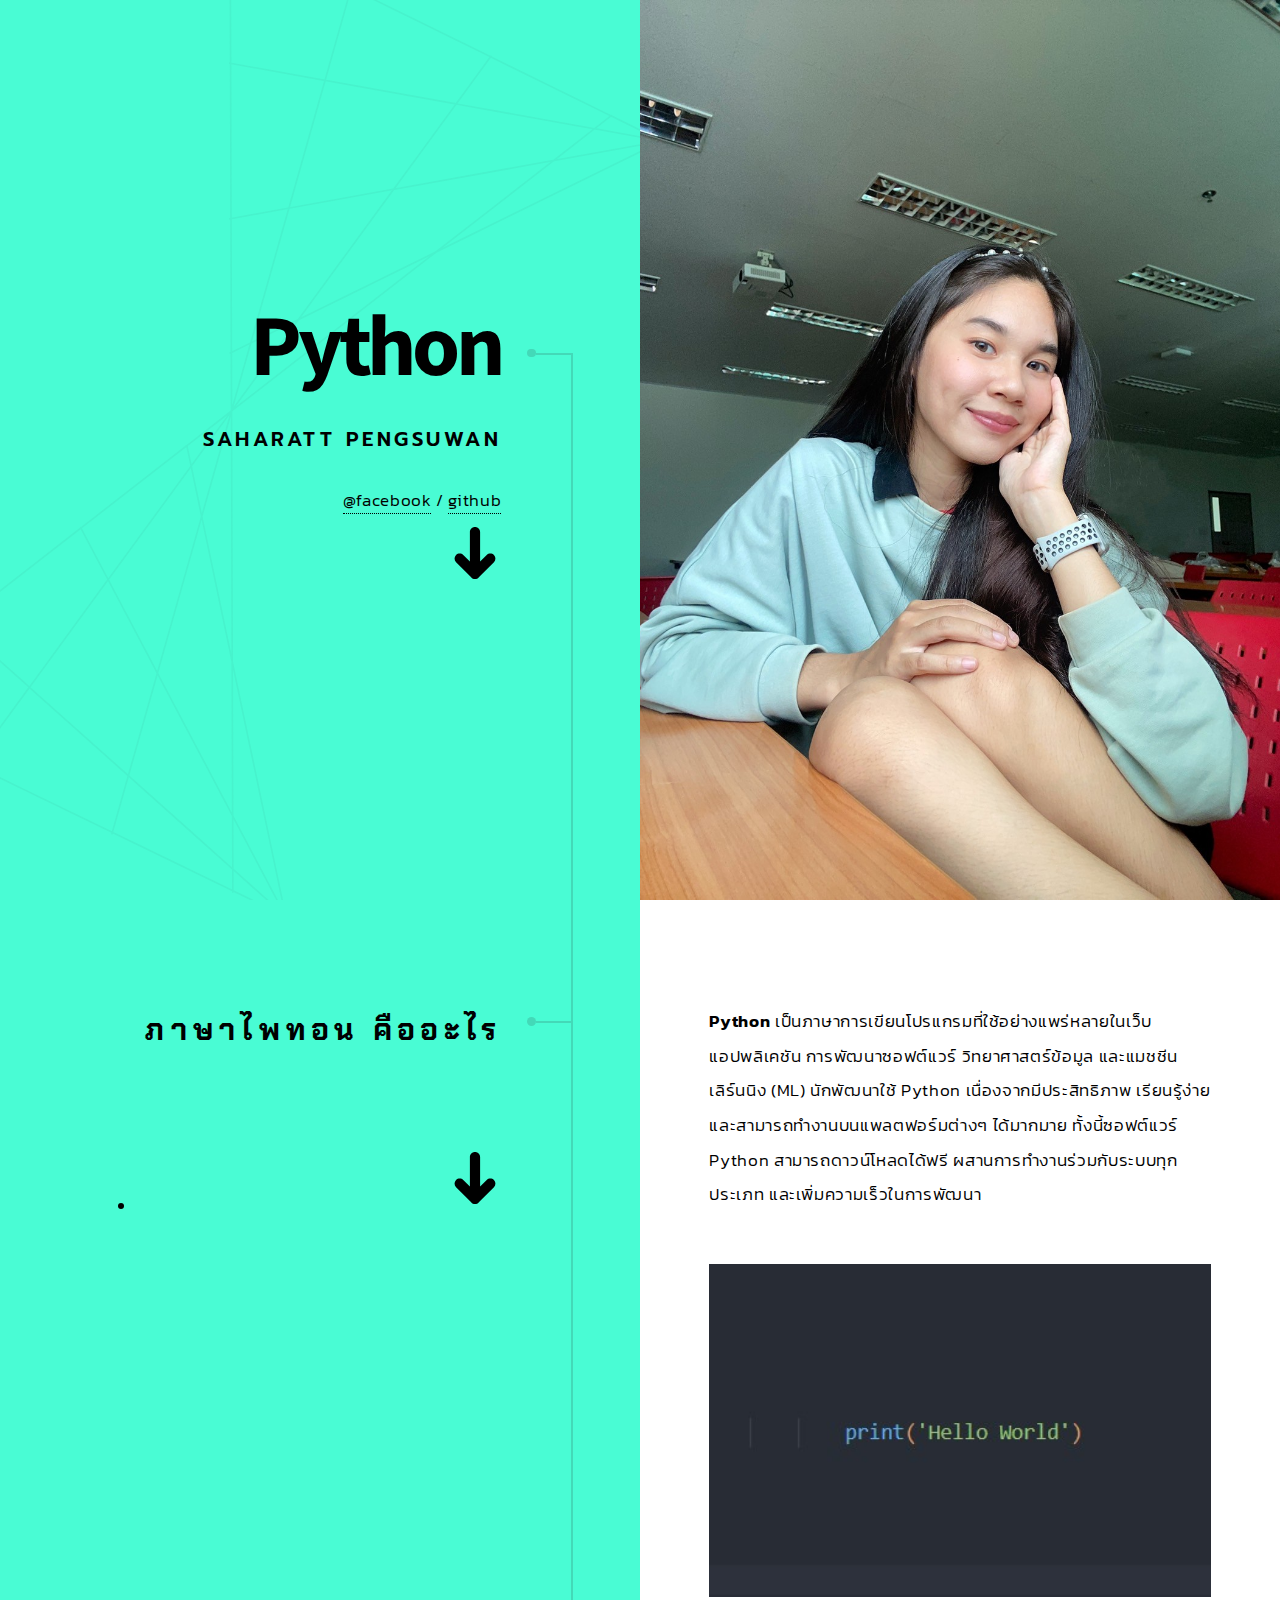
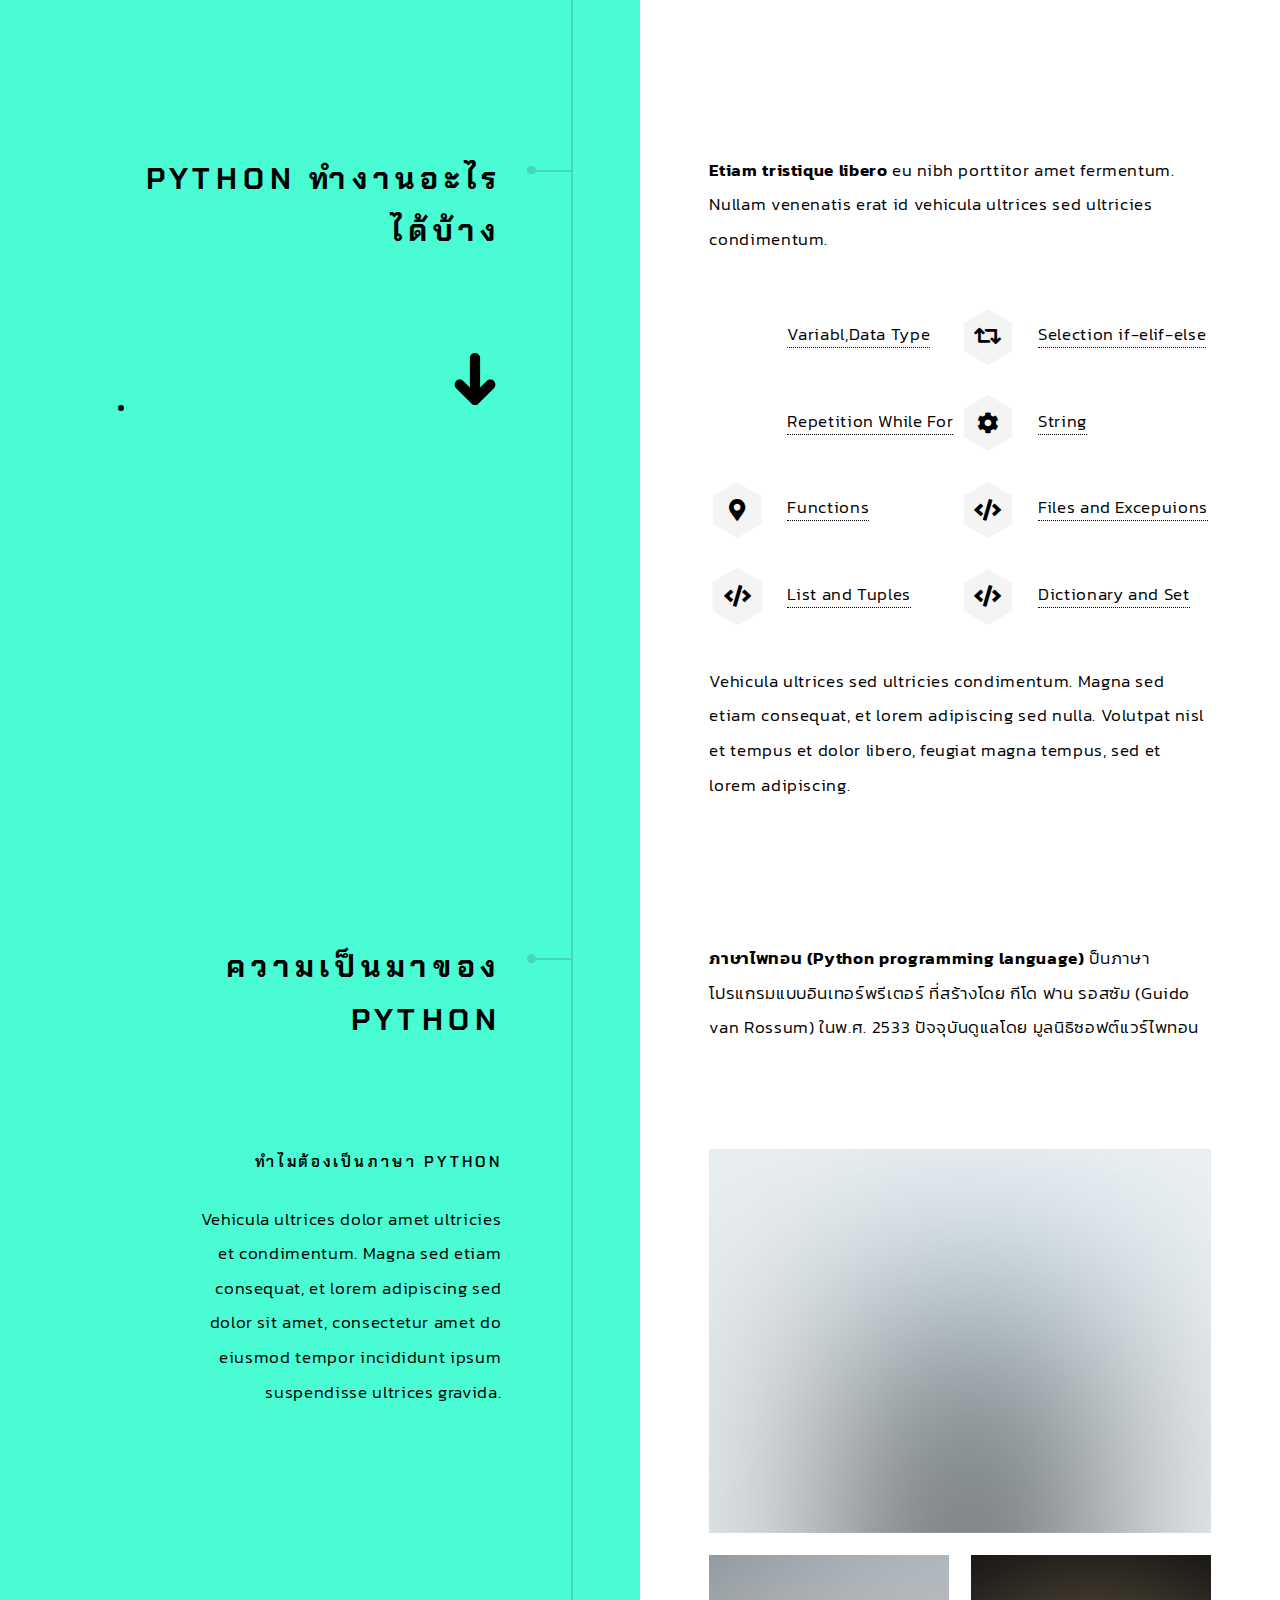
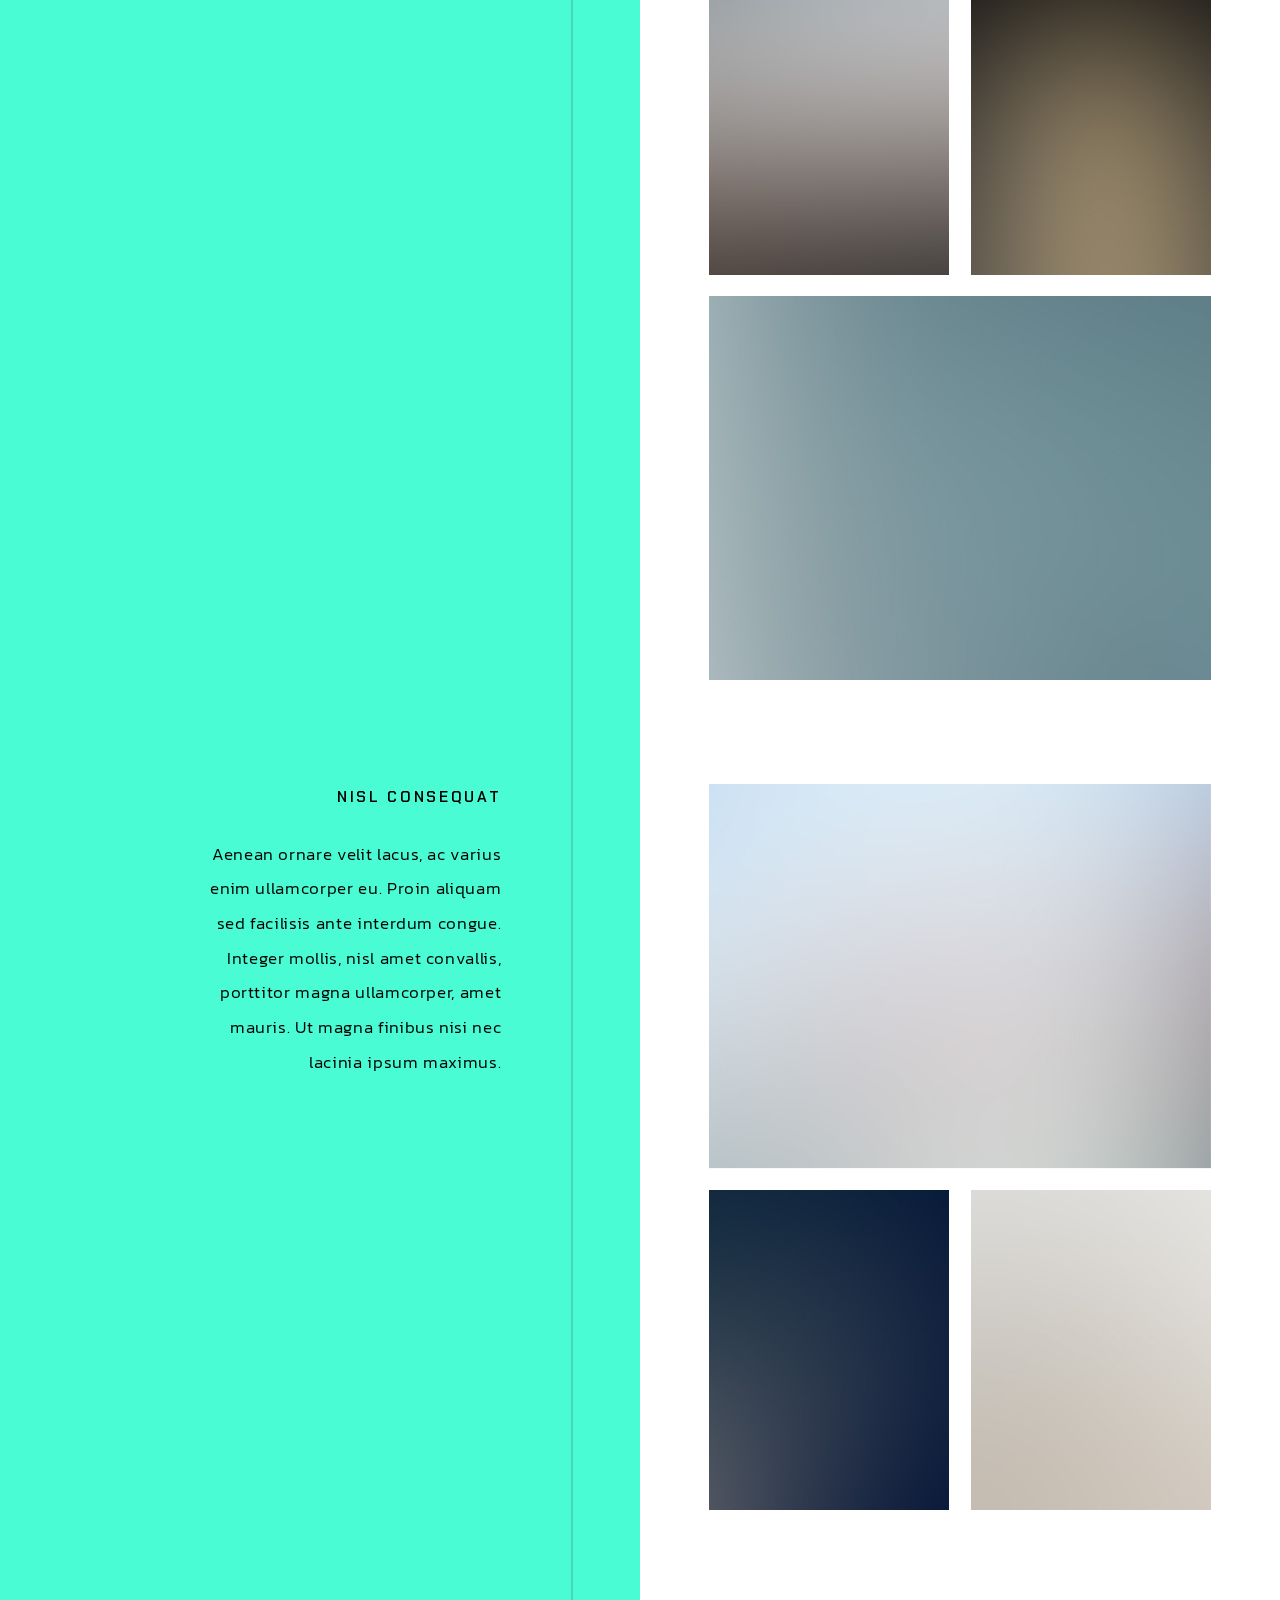
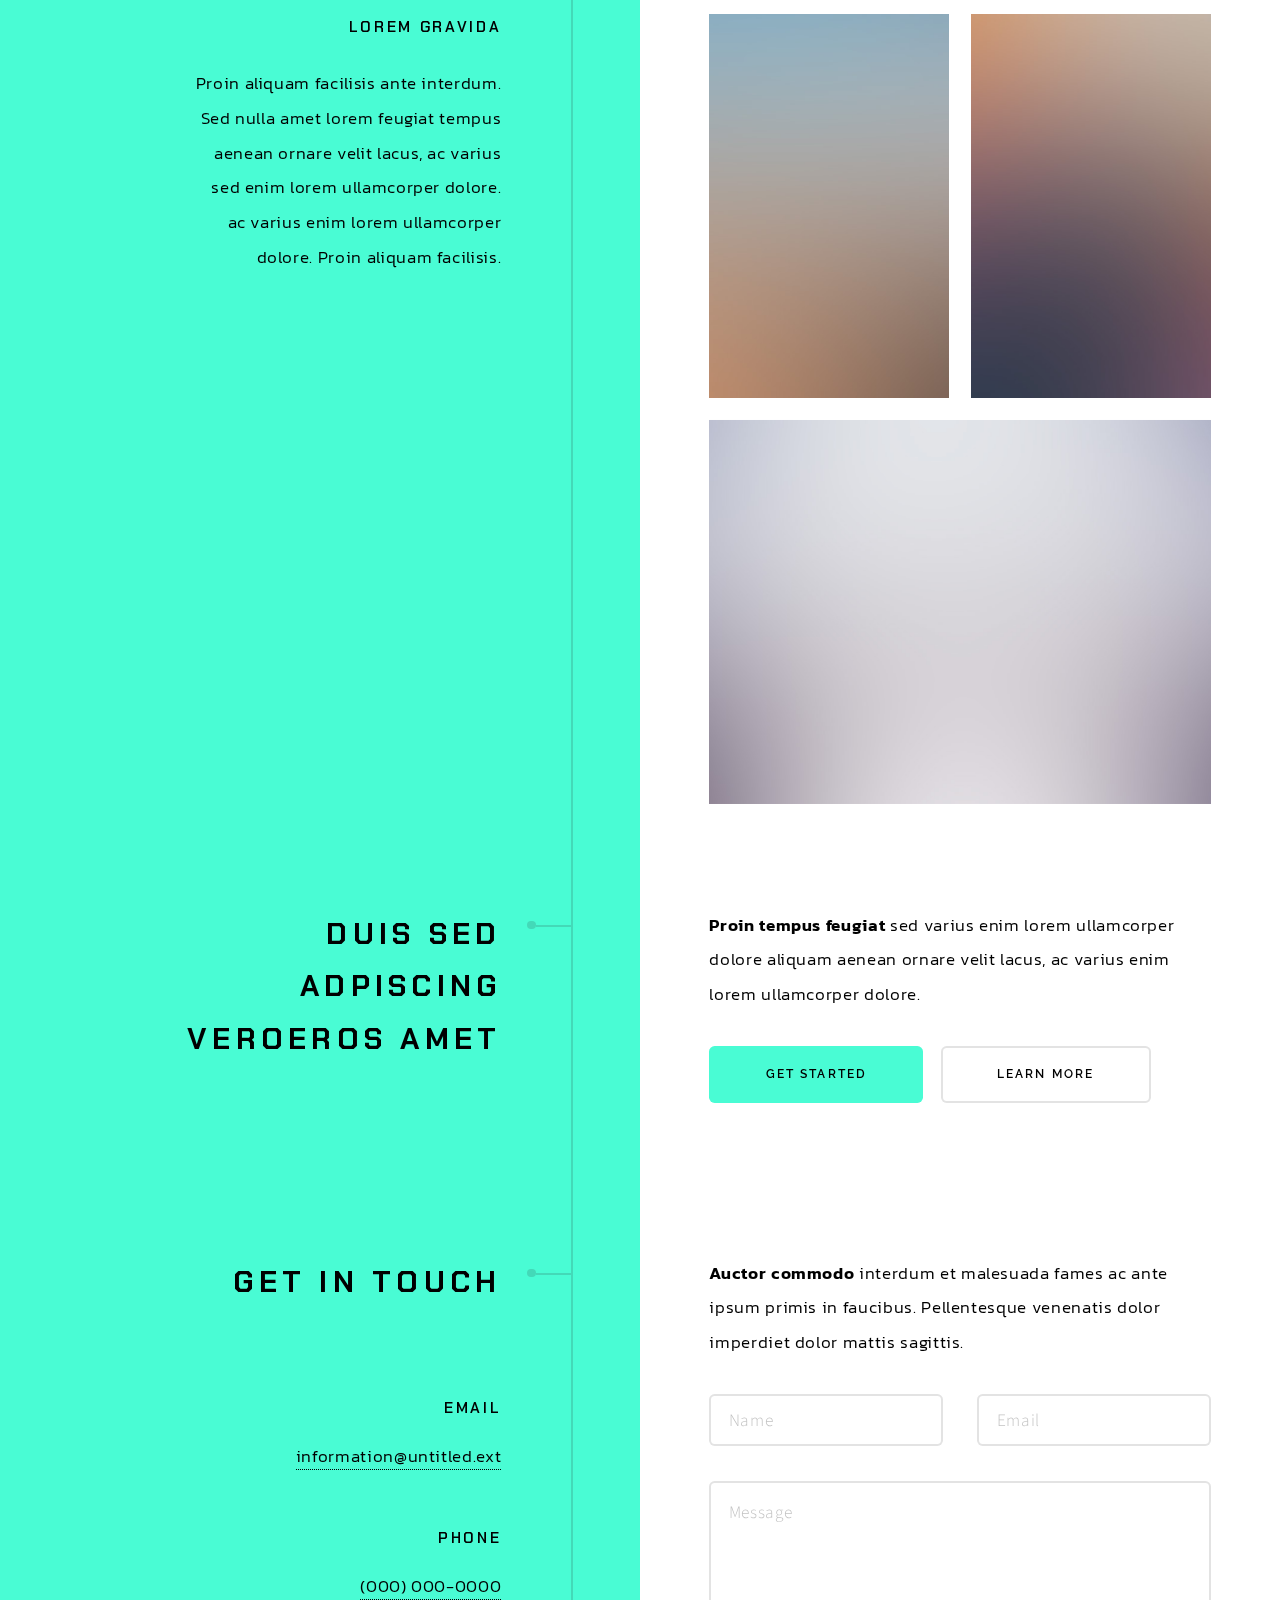
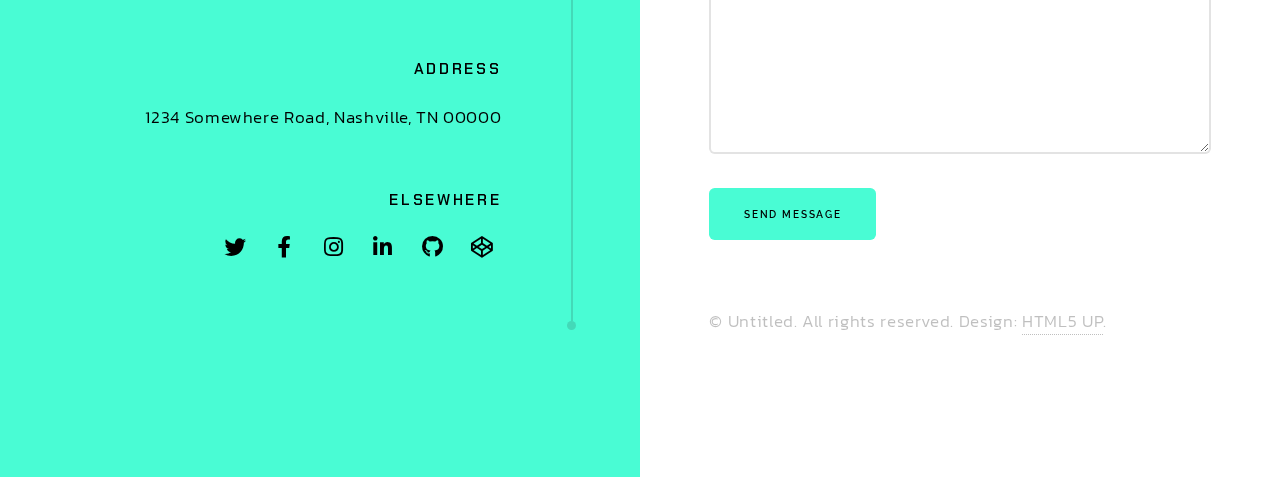
==== index_0.html @ 99199460 "new" ====
<!DOCTYPE HTML>
<!--
	Paradigm Shift by HTML5 UP
	html5up.net | @ajlkn
	Free for personal and commercial use under the CCA 3.0 license (html5up.net/license)
-->
<html>
	<head>
		<title>Python</title>
		<meta charset="utf-8" />
		<meta name="viewport" content="width=device-width, initial-scale=1, user-scalable=no" />
		<meta name="description" content="" />
		<meta name="keywords" content="" />
		<link rel="stylesheet" href="assets/css/main.css" />
		<link rel="stylesheet"
        href="https://fonts.googleapis.com/css?family=Kanit|Chakra+Petch|Prompt">
		<style>
		body{
			font-family: kanit;
		}
		h2{
			font-family: 'Chakra Petch';
			font-size: 30px;
		}
		h3{
			font-family: 'Chakra Petch';
		}
		h4{
			font-family: Prompt;
			font-size: 20px;
		}

		</style>
		
	</head>
	<body class="is-preload">

		<!-- Wrapper -->
			<div id="wrapper">

				<!-- Intro -->
					<section class="intro">
						<header>
							<h1>Python</h1>
							<h4>Saharatt Pengsuwan</h4>
							<a href="https://web.facebook.com/saharat.pingsuwen">@facebook</a> / <a href="https://github.com/SaharattPengsuwan">github</a>
							<ul class="actions">
								<li><a href="#first" class="arrow scrolly"><span class="label">Next</span></a></li>
							</ul>
						</header>
						<div class="content">
							<span class="image fill" data-position="center"><img src="images/noey.jpg" alt="" /></span>
						</div>
					</section>

				<!-- Section -->
					<section id="first">
						<header>
							<h2>ภาษาไพทอน คืออะไร</h2>
							<li><a href="#second" class="arrow scrolly"><span class="label">Next</span></a></li>
						</header>
						<div class="content">
							<p><strong>Python</strong> เป็นภาษาการเขียนโปรแกรมที่ใช้อย่างแพร่หลายในเว็บแอปพลิเคชัน การพัฒนาซอฟต์แวร์ วิทยาศาสตร์ข้อมูล และแมชชีนเลิร์นนิง (ML) นักพัฒนาใช้ Python เนื่องจากมีประสิทธิภาพ เรียนรู้ง่าย และสามารถทำงานบนแพลตฟอร์มต่างๆ ได้มากมาย ทั้งนี้ซอฟต์แวร์ Python สามารถดาวน์โหลดได้ฟรี ผสานการทำงานร่วมกับระบบทุกประเภท และเพิ่มความเร็วในการพัฒนา</p>
							<span class="image main"><img src="images/python.jpg" alt="" /></span>
						</div>
					</section>

				<!-- Section -->
					<section id="second">
						<header>
							<h2>Python ทำงานอะไรได้บ้าง    </h2>
							<li><a href="#third" class="arrow scrolly"><span class="label">Next</span></a></li>
						</header>
						<div class="content">
							<p><strong>Etiam tristique libero</strong> eu nibh porttitor amet fermentum. Nullam venenatis erat id vehicula ultrices sed ultricies condimentum.</p>
							<ul class="feature-icons">
								<li class="icon solid fill"><a href="index_1.html">Variabl,Data Type</a></li>
								<li class="icon solid fa-retweet"><a href="index_2.html">Selection if-elif-else</a></li>
								<li class="icon solid fa-string"><a href="index_3.html">Repetition While For</a></li>
								<li class="icon solid fa-cog"><a href="index_4.html">String</a></li>
								<li class="icon solid fa-map-marker-alt"><a href="index_5.html">Functions</a></li>
								<li class="icon solid fa-code"><a href="index_6.html">Files and Excepuions</a></li>
								<li class="icon solid fa-code"><a href="index_7.html">List and Tuples</a></li>
								<li class="icon solid fa-code"><a href="index_8.html">Dictionary and Set</a></li>
							</ul>
							<p>Vehicula ultrices sed ultricies condimentum. Magna sed etiam consequat, et lorem adipiscing sed nulla. Volutpat nisl et tempus et dolor libero, feugiat magna tempus, sed et lorem adipiscing.</p>
						</div>
					</section>

				<!-- Section -->
					<section id="third">
						<header>
							<h2>ความเป็นมาของ Python</h2>
						</header>
						<div class="content">
							<p><strong>ภาษาไพทอน (Python programming language)</strong> ป็นภาษาโปรแกรมแบบอินเทอร์พรีเตอร์ ที่สร้างโดย กีโด ฟาน รอสซัม (Guido van Rossum) ในพ.ศ. 2533 ปัจจุบันดูแลโดย มูลนิธิซอฟต์แวร์ไพทอน</p>

							<!-- Section -->
								<section>
									<header>
										<h3>ทำไมต้องเป็นภาษา Python</h3>
										<p>Vehicula ultrices dolor amet ultricies et condimentum. Magna sed etiam consequat, et lorem adipiscing sed dolor sit amet, consectetur amet do eiusmod tempor incididunt  ipsum suspendisse ultrices gravida.</p>
									</header>
									<div class="content">
										<div class="gallery">
											<a href="images/gallery/fulls/01.jpg" class="landscape"><img src="images/gallery/thumbs/01.jpg" alt="" /></a>
											<a href="images/gallery/fulls/02.jpg"><img src="images/gallery/thumbs/02.jpg" alt="" /></a>
											<a href="images/gallery/fulls/03.jpg"><img src="images/gallery/thumbs/03.jpg" alt="" /></a>
											<a href="images/gallery/fulls/04.jpg" class="landscape"><img src="images/gallery/thumbs/04.jpg" alt="" /></a>
										</div>
									</div>
								</section>

							<!-- Section -->
								<section>
									<header>
										<h3>Nisl consequat</h3>
										<p>Aenean ornare velit lacus, ac varius enim ullamcorper eu. Proin aliquam sed facilisis ante interdum congue. Integer mollis, nisl amet convallis, porttitor magna ullamcorper, amet mauris. Ut magna finibus nisi nec lacinia ipsum maximus.</p>
									</header>
									<div class="content">
										<div class="gallery">
											<a href="images/gallery/fulls/05.jpg" class="landscape"><img src="images/gallery/thumbs/05.jpg" alt="" /></a>
											<a href="images/gallery/fulls/06.jpg"><img src="images/gallery/thumbs/06.jpg" alt="" /></a>
											<a href="images/gallery/fulls/07.jpg"><img src="images/gallery/thumbs/07.jpg" alt="" /></a>
										</div>
									</div>
								</section>

							<!-- Section -->
								<section>
									<header>
										<h3>Lorem gravida</h3>
										<p>Proin aliquam facilisis ante interdum. Sed nulla amet lorem feugiat tempus aenean ornare velit lacus, ac varius sed enim lorem ullamcorper dolore.  ac varius enim lorem ullamcorper dolore. Proin aliquam facilisis.</p>
									</header>
									<div class="content">
										<div class="gallery">
											<a href="images/gallery/fulls/08.jpg" class="portrait"><img src="images/gallery/thumbs/08.jpg" alt="" /></a>
											<a href="images/gallery/fulls/09.jpg" class="portrait"><img src="images/gallery/thumbs/09.jpg" alt="" /></a>
											<a href="images/gallery/fulls/10.jpg" class="landscape"><img src="images/gallery/thumbs/10.jpg" alt="" /></a>
										</div>
									</div>
								</section>

						</div>
					</section>

				<!-- Section -->
					<section>
						<header>
							<h2>Duis sed adpiscing veroeros amet</h2>
						</header>
						<div class="content">
							<p><strong>Proin tempus feugiat</strong> sed varius enim lorem ullamcorper dolore aliquam aenean ornare velit lacus, ac varius enim lorem ullamcorper dolore.</p>
							<ul class="actions">
								<li><a href="#" class="button primary large">Get Started</a></li>
								<li><a href="#" class="button large">Learn More</a></li>
							</ul>
						</div>
					</section>

				<!-- Elements -->
				<!--
					<section>
						<header>
							<h2>Elements</h2>
						</header>
						<div class="content">

							<section>
								<header>
									<h3>Text</h3>
								</header>
								<div class="content">
									<p>This is <b>bold</b> and this is <strong>strong</strong>. This is <i>italic</i> and this is <em>emphasized</em>.
									This is <sup>superscript</sup> text and this is <sub>subscript</sub> text.
									This is <u>underlined</u> and this is code: <code>for (;;) { ... }</code>. Finally, <a href="#">this is a link</a>.</p>
									<hr />
									<h2>Heading Level 2</h2>
									<h3>Heading Level 3</h3>
									<h4>Heading Level 4</h4>
									<h5>Heading Level 5</h5>
									<hr />
									<h5>Blockquote</h5>
									<blockquote>Fringilla nisl. Donec accumsan interdum nisi, quis tincidunt felis sagittis eget tempus euismod. Vestibulum ante ipsum primis in faucibus vestibulum. Blandit adipiscing eu felis iaculis volutpat ac adipiscing accumsan faucibus. Vestibulum ante ipsum primis in faucibus lorem ipsum dolor sit amet nullam adipiscing eu felis.</blockquote>
									<h5>Preformatted</h5>
									<pre><code>i = 0;

while (!deck.isInOrder()) {
  print 'Iteration ' + i;
  deck.shuffle();
  i++;
}

print 'Sorted in ' + i + ' iterations.';</code></pre>
								</div>
							</section>

							<section>
								<header>
									<h3>Lists</h3>
								</header>
								<div class="content">

									<h4>Unordered</h4>
									<ul>
										<li>Dolor pulvinar etiam.</li>
										<li>Sagittis adipiscing.</li>
										<li>Felis enim feugiat.</li>
									</ul>

									<h4>Alternate</h4>
									<ul class="alt">
										<li>Dolor pulvinar etiam.</li>
										<li>Sagittis adipiscing.</li>
										<li>Felis enim feugiat.</li>
									</ul>

									<h4>Ordered</h4>
									<ol>
										<li>Dolor pulvinar etiam.</li>
										<li>Etiam vel felis viverra.</li>
										<li>Felis enim feugiat.</li>
										<li>Dolor pulvinar etiam.</li>
										<li>Etiam vel felis lorem.</li>
										<li>Felis enim et feugiat.</li>
									</ol>
									<h4>Icons</h4>
									<ul class="icons">
										<li><a href="#" class="icon brands fa-twitter"><span class="label">Twitter</span></a></li>
										<li><a href="#" class="icon brands fa-facebook-f"><span class="label">Facebook</span></a></li>
										<li><a href="#" class="icon brands fa-instagram"><span class="label">Instagram</span></a></li>
										<li><a href="#" class="icon brands fa-github"><span class="label">Github</span></a></li>
									</ul>

									<h4>Actions</h4>
									<ul class="actions">
										<li><a href="#" class="button primary">Default</a></li>
										<li><a href="#" class="button">Default</a></li>
									</ul>
									<ul class="actions stacked">
										<li><a href="#" class="button primary">Default</a></li>
										<li><a href="#" class="button">Default</a></li>
									</ul>
								</div>
							</section>

							<section>
								<header>
									<h3>Table</h3>
								</header>
								<div class="content">
									<h4>Default</h4>
									<div class="table-wrapper">
										<table>
											<thead>
												<tr>
													<th>Name</th>
													<th>Description</th>
													<th>Price</th>
												</tr>
											</thead>
											<tbody>
												<tr>
													<td>Item One</td>
													<td>Ante turpis integer aliquet porttitor.</td>
													<td>29.99</td>
												</tr>
												<tr>
													<td>Item Two</td>
													<td>Vis ac commodo adipiscing arcu aliquet.</td>
													<td>19.99</td>
												</tr>
												<tr>
													<td>Item Three</td>
													<td> Morbi faucibus arcu accumsan lorem.</td>
													<td>29.99</td>
												</tr>
												<tr>
													<td>Item Four</td>
													<td>Vitae integer tempus condimentum.</td>
													<td>19.99</td>
												</tr>
												<tr>
													<td>Item Five</td>
													<td>Ante turpis integer aliquet porttitor.</td>
													<td>29.99</td>
												</tr>
											</tbody>
											<tfoot>
												<tr>
													<td colspan="2"></td>
													<td>100.00</td>
												</tr>
											</tfoot>
										</table>
									</div>

									<h4>Alternate</h4>
									<div class="table-wrapper">
										<table class="alt">
											<thead>
												<tr>
													<th>Name</th>
													<th>Description</th>
													<th>Price</th>
												</tr>
											</thead>
											<tbody>
												<tr>
													<td>Item One</td>
													<td>Ante turpis integer aliquet porttitor.</td>
													<td>29.99</td>
												</tr>
												<tr>
													<td>Item Two</td>
													<td>Vis ac commodo adipiscing arcu aliquet.</td>
													<td>19.99</td>
												</tr>
												<tr>
													<td>Item Three</td>
													<td> Morbi faucibus arcu accumsan lorem.</td>
													<td>29.99</td>
												</tr>
												<tr>
													<td>Item Four</td>
													<td>Vitae integer tempus condimentum.</td>
													<td>19.99</td>
												</tr>
												<tr>
													<td>Item Five</td>
													<td>Ante turpis integer aliquet porttitor.</td>
													<td>29.99</td>
												</tr>
											</tbody>
											<tfoot>
												<tr>
													<td colspan="2"></td>
													<td>100.00</td>
												</tr>
											</tfoot>
										</table>
									</div>
								</div>
							</section>

							<section>
								<header>
									<h3>Buttons</h3>
								</header>
								<div class="content">
									<ul class="actions">
										<li><a href="#" class="button primary">Primary</a></li>
										<li><a href="#" class="button">Default</a></li>
									</ul>
									<ul class="actions">
										<li><a href="#" class="button large">Large</a></li>
										<li><a href="#" class="button">Default</a></li>
										<li><a href="#" class="button small">Small</a></li>
									</ul>
									<ul class="actions">
										<li><a href="#" class="button primary icon solid fa-download">Icon</a></li>
										<li><a href="#" class="button icon solid fa-download">Icon</a></li>
									</ul>
									<ul class="actions">
										<li><span class="button primary disabled">Disabled</span></li>
										<li><span class="button disabled">Disabled</span></li>
									</ul>
								</div>
							</section>

							<section>
								<header>
									<h3>Form</h3>
								</header>
								<div class="content">
									<form method="post" action="#">
										<div class="fields">
											<div class="field half">
												<label for="demo-name">Name</label>
												<input type="text" name="demo-name" id="demo-name" value="" placeholder="Jane Doe" />
											</div>
											<div class="field half">
												<label for="demo-email">Email</label>
												<input type="email" name="demo-email" id="demo-email" value="" placeholder="jane@untitled.tld" />
											</div>
											<div class="field">
												<label for="demo-category">Category</label>
												<select name="demo-category" id="demo-category">
													<option value="">-</option>
													<option value="1">Manufacturing</option>
													<option value="1">Shipping</option>
													<option value="1">Administration</option>
													<option value="1">Human Resources</option>
												</select>
											</div>
											<div class="field half">
												<input type="radio" id="demo-priority-low" name="demo-priority" checked>
												<label for="demo-priority-low">Low</label>
											</div>
											<div class="field half">
												<input type="radio" id="demo-priority-high" name="demo-priority">
												<label for="demo-priority-high">High</label>
											</div>
											<div class="field half">
												<input type="checkbox" id="demo-copy" name="demo-copy">
												<label for="demo-copy">Email me a copy</label>
											</div>
											<div class="field half">
												<input type="checkbox" id="demo-human" name="demo-human" checked>
												<label for="demo-human">Not a robot</label>
											</div>
											<div class="field">
												<label for="demo-message">Message</label>
												<textarea name="demo-message" id="demo-message" placeholder="Enter your message" rows="6"></textarea>
											</div>
										</div>
										<ul class="actions">
											<li><input type="submit" value="Send Message" class="primary" /></li>
											<li><input type="reset" value="Reset" /></li>
										</ul>
									</form>
								</div>
							</section>

						</div>
					</section>
				-->

				<!-- Section -->
					<section>
						<header>
							<h2>Get in touch</h2>
						</header>
						<div class="content">
							<p><strong>Auctor commodo</strong> interdum et malesuada fames ac ante ipsum primis in faucibus. Pellentesque venenatis dolor imperdiet dolor mattis sagittis.</p>
							<form>
								<div class="fields">
									<div class="field half">
										<input type="text" name="name" id="name" placeholder="Name" />
									</div>
									<div class="field half">
										<input type="email" name="email" id="email" placeholder="Email" />
									</div>
									<div class="field">
										<textarea name="message" id="message" placeholder="Message" rows="7"></textarea>
									</div>
								</div>
								<ul class="actions">
									<li><input type="submit" value="Send Message" class="button primary" /></li>
								</ul>
							</form>
						</div>
						<footer>
							<ul class="items">
								<li>
									<h3>Email</h3>
									<a href="#">information@untitled.ext</a>
								</li>
								<li>
									<h3>Phone</h3>
									<a href="#">(000) 000-0000</a>
								</li>
								<li>
									<h3>Address</h3>
									<span>1234 Somewhere Road, Nashville, TN 00000</span>
								</li>
								<li>
									<h3>Elsewhere</h3>
									<ul class="icons">
										<li><a href="#" class="icon brands fa-twitter"><span class="label">Twitter</span></a></li>
										<li><a href="#" class="icon brands fa-facebook-f"><span class="label">Facebook</span></a></li>
										<li><a href="#" class="icon brands fa-instagram"><span class="label">Instagram</span></a></li>
										<li><a href="#" class="icon brands fa-linkedin-in"><span class="label">LinkedIn</span></a></li>
										<li><a href="#" class="icon brands fa-github"><span class="label">GitHub</span></a></li>
										<li><a href="#" class="icon brands fa-codepen"><span class="label">Codepen</span></a></li>
									</ul>
								</li>
							</ul>
						</footer>
					</section>

				<!-- Copyright -->
					<div class="copyright">&copy; Untitled. All rights reserved. Design: <a href="https://html5up.net">HTML5 UP</a>.</div>

			</div>

		<!-- Scripts -->
			<script src="assets/js/jquery.min.js"></script>
			<script src="assets/js/jquery.scrolly.min.js"></script>
			<script src="assets/js/browser.min.js"></script>
			<script src="assets/js/breakpoints.min.js"></script>
			<script src="assets/js/util.js"></script>
			<script src="assets/js/main.js"></script>

	</body>
</html>
---- assets/css/main.css ----
@import url(fontawesome-all.min.css);
@import url("https://fonts.googleapis.com/css?family=Source+Sans+Pro:300,600,700,300i,600i,700i|Raleway:600,800");

/*
	Paradigm Shift by HTML5 UP
	html5up.net | @ajlkn
	Free for personal and commercial use under the CCA 3.0 license (html5up.net/license)
*/

html, body, div, span, applet, object,
iframe, h1, h2, h3, h4, h5, h6, p, blockquote,
pre, a, abbr, acronym, address, big, cite,
code, del, dfn, em, img, ins, kbd, q, s, samp,
small, strike, strong, sub, sup, tt, var, b,
u, i, center, dl, dt, dd, ol, ul, li, fieldset,
form, label, legend, table, caption, tbody,
tfoot, thead, tr, th, td, article, aside,
canvas, details, embed, figure, figcaption,
footer, header, hgroup, menu, nav, output, ruby,
section, summary, time, mark, audio, video {
	margin: 0;
	padding: 0;
	border: 0;
	font-size: 100%;
	font: inherit;
	vertical-align: baseline;}

article, aside, details, figcaption, figure,
footer, header, hgroup, menu, nav, section {
	display: block;}

body {
	line-height: 1;
}

ol, ul {
	list-style: none;
}

blockquote, q {
	quotes: none;
}

	blockquote:before, blockquote:after, q:before, q:after {
		content: '';
		content: none;
	}

table {
	border-collapse: collapse;
	border-spacing: 0;
}

body {
	-webkit-text-size-adjust: none;
}

mark {
	background-color: transparent;
	color: inherit;
}

input::-moz-focus-inner {
	border: 0;
	padding: 0;
}

input, select, textarea {
	-moz-appearance: none;
	-webkit-appearance: none;
	-ms-appearance: none;
	appearance: none;
}

/* Basic */

	@-ms-viewport {
		width: device-width;
	}

	body {
		-ms-overflow-style: scrollbar;
	}

	@media screen and (max-width: 480px) {

		html, body {
			min-width: 320px;
		}

	}

	html {
		box-sizing: border-box;
	}

	*, *:before, *:after {
		box-sizing: inherit;
	}

	html {
		overflow-x: hidden;
	}

	body {
		background: #ffffff;
		overflow-x: hidden;
	}

		body.is-preload *, body.is-preload *:before, body.is-preload *:after {
			-moz-animation: none !important;
			-webkit-animation: none !important;
			-ms-animation: none !important;
			animation: none !important;
			-moz-transition: none !important;
			-webkit-transition: none !important;
			-ms-transition: none !important;
			transition: none !important;
		}

/* Typography */

	html {
		font-size: 18pt;
	}

		@media screen and (max-width: 1920px) {

			html {
				font-size: 13pt;
			}

		}

		@media screen and (max-width: 1152px) {

			html {
				font-size: 14pt;
			}

		}

		@media screen and (max-width: 736px) {

			html {
				font-size: 12pt;
			}

		}

		@media screen and (max-width: 480px) {

			html {
				font-size: 11pt;
			}

		}

	body {
		background-color: #ffffff;
		color: #000000;
	}

	body, input, select, textarea {
		color: #000000;
		font-family: "Source Sans Pro", Helvetica, sans-serif;
		font-size: 1rem;
		font-weight: 300;
		letter-spacing: 0.0375em;
		line-height: 2;
	}

	a {
		-moz-transition: border-bottom-color 0.25s ease-in-out;
		-webkit-transition: border-bottom-color 0.25s ease-in-out;
		-ms-transition: border-bottom-color 0.25s ease-in-out;
		transition: border-bottom-color 0.25s ease-in-out;
		text-decoration: none;
		color: #000000;
		border-bottom: dotted 1px;
	}

		a:hover {
			text-decoration: none;
			border-bottom-color: transparent;
		}

	strong, b {
		font-weight: 600;
		color: #000000;
	}

	em, i {
		font-style: italic;
	}

	p {
		margin: 0 0 2rem 0;
	}

	h1, h2, h3, h4, h5, h6 {
		color: #000000;
		font-family: "Raleway", Helvetica, sans-serif;
		font-weight: 600;
		letter-spacing: 0.175em;
		line-height: 1.75;
		margin: 0 0 1.5rem 0;
		text-transform: uppercase;
	}

		h1 a, h2 a, h3 a, h4 a, h5 a, h6 a {
			color: inherit;
			text-decoration: none;
		}

	h1 {
		font-family: "Source Sans Pro", Helvetica, sans-serif;
		font-size: 5rem;
		font-weight: 700;
		letter-spacing: -0.05em;
		line-height: 1.1;
		margin: 0 0 1.5rem 0;
		text-transform: none;
	}

	h2 {
		font-size: 1.25rem;
		font-weight: 800;
		margin: 0 0 2rem 0;
	}

	h3 {
		font-size: 0.875rem;
	}

	h4 {
		font-size: 0.875rem;
	}

	h5 {
		font-size: 0.75rem;
	}

	h6 {
		font-size: 0.625rem;
	}

	@media screen and (max-width: 736px) {

		h1 {
			font-size: 4.5rem;
			line-height: 1.1;
		}

		h2 {
			font-size: 1.25rem;
			line-height: 1.7;
		}

		h3 {
			font-size: 0.9rem;
		}

		h4 {
			font-size: 0.75rem;
		}

		h5 {
			font-size: 0.675rem;
		}

	}

	@media screen and (max-width: 360px) {

		h1 {
			font-size: 3.75rem;
		}

		h2 {
			font-size: 1.125rem;
		}

		h3 {
			font-size: 0.8rem;
		}

		h4 {
			font-size: 0.675rem;
		}

		h5 {
			font-size: 0.675rem;
		}

	}

	sub {
		font-size: 0.8rem;
		position: relative;
		top: 0.5rem;
	}

	sup {
		font-size: 0.8rem;
		position: relative;
		top: -0.5rem;
	}

	blockquote {
		border-left: solid 0.5rem rgba(144, 144, 144, 0.25);
		font-style: italic;
		margin: 0 0 2rem 0;
		padding: 1rem 0 1rem 2rem;
	}

	code {
		background: rgba(144, 144, 144, 0.1);
		border-radius: 0.325rem;
		font-family: "Courier New", monospace;
		font-size: 0.9rem;
		margin: 0 0.25rem;
		padding: 0.25rem 0.65rem;
	}

	pre {
		-webkit-overflow-scrolling: touch;
		font-family: "Courier New", monospace;
		font-size: 0.9rem;
		margin: 0 0 2rem 0;
		width: 100%;
	}

		pre code {
			display: block;
			line-height: 1.75;
			padding: 1rem 1.5rem;
			overflow-x: auto;
		}

	hr {
		border: 0;
		border-bottom: solid 2px rgba(144, 144, 144, 0.25);
		margin: 3rem 0;
	}

		hr.major {
			margin: 5rem 0;
		}

		@media screen and (max-width: 736px) {

			hr.major {
				margin: 3rem 0;
			}

		}

/* Row */

	.row {
		display: flex;
		flex-wrap: wrap;
		box-sizing: border-box;
		align-items: stretch;
	}

		.row > * {
			box-sizing: border-box;
		}

		.row.gtr-uniform > * > :last-child {
			margin-bottom: 0;
		}

		.row.aln-left {
			justify-content: flex-start;
		}

		.row.aln-center {
			justify-content: center;
		}

		.row.aln-right {
			justify-content: flex-end;
		}

		.row.aln-top {
			align-items: flex-start;
		}

		.row.aln-middle {
			align-items: center;
		}

		.row.aln-bottom {
			align-items: flex-end;
		}

		.row > .imp {
			order: -1;
		}

		.row > .col-1 {
			width: 8.33333%;
		}

		.row > .off-1 {
			margin-left: 8.33333%;
		}

		.row > .col-2 {
			width: 16.66667%;
		}

		.row > .off-2 {
			margin-left: 16.66667%;
		}

		.row > .col-3 {
			width: 25%;
		}

		.row > .off-3 {
			margin-left: 25%;
		}

		.row > .col-4 {
			width: 33.33333%;
		}

		.row > .off-4 {
			margin-left: 33.33333%;
		}

		.row > .col-5 {
			width: 41.66667%;
		}

		.row > .off-5 {
			margin-left: 41.66667%;
		}

		.row > .col-6 {
			width: 50%;
		}

		.row > .off-6 {
			margin-left: 50%;
		}

		.row > .col-7 {
			width: 58.33333%;
		}

		.row > .off-7 {
			margin-left: 58.33333%;
		}

		.row > .col-8 {
			width: 66.66667%;
		}

		.row > .off-8 {
			margin-left: 66.66667%;
		}

		.row > .col-9 {
			width: 75%;
		}

		.row > .off-9 {
			margin-left: 75%;
		}

		.row > .col-10 {
			width: 83.33333%;
		}

		.row > .off-10 {
			margin-left: 83.33333%;
		}

		.row > .col-11 {
			width: 91.66667%;
		}

		.row > .off-11 {
			margin-left: 91.66667%;
		}

		.row > .col-12 {
			width: 100%;
		}

		.row > .off-12 {
			margin-left: 100%;
		}

		.row.gtr-0 {
			margin-top: 0;
			margin-left: 0rem;
		}

			.row.gtr-0 > * {
				padding: 0 0 0 0rem;
			}

			.row.gtr-0.gtr-uniform {
				margin-top: 0rem;
			}

				.row.gtr-0.gtr-uniform > * {
					padding-top: 0rem;
				}

		.row.gtr-25 {
			margin-top: 0;
			margin-left: -0.5rem;
		}

			.row.gtr-25 > * {
				padding: 0 0 0 0.5rem;
			}

			.row.gtr-25.gtr-uniform {
				margin-top: -0.5rem;
			}

				.row.gtr-25.gtr-uniform > * {
					padding-top: 0.5rem;
				}

		.row.gtr-50 {
			margin-top: 0;
			margin-left: -1rem;
		}

			.row.gtr-50 > * {
				padding: 0 0 0 1rem;
			}

			.row.gtr-50.gtr-uniform {
				margin-top: -1rem;
			}

				.row.gtr-50.gtr-uniform > * {
					padding-top: 1rem;
				}

		.row {
			margin-top: 0;
			margin-left: -2rem;
		}

			.row > * {
				padding: 0 0 0 2rem;
			}

			.row.gtr-uniform {
				margin-top: -2rem;
			}

				.row.gtr-uniform > * {
					padding-top: 2rem;
				}

		.row.gtr-150 {
			margin-top: 0;
			margin-left: -3rem;
		}

			.row.gtr-150 > * {
				padding: 0 0 0 3rem;
			}

			.row.gtr-150.gtr-uniform {
				margin-top: -3rem;
			}

				.row.gtr-150.gtr-uniform > * {
					padding-top: 3rem;
				}

		.row.gtr-200 {
			margin-top: 0;
			margin-left: -4rem;
		}

			.row.gtr-200 > * {
				padding: 0 0 0 4rem;
			}

			.row.gtr-200.gtr-uniform {
				margin-top: -4rem;
			}

				.row.gtr-200.gtr-uniform > * {
					padding-top: 4rem;
				}

		@media screen and (max-width: 1920px) {

			.row {
				display: flex;
				flex-wrap: wrap;
				box-sizing: border-box;
				align-items: stretch;
			}

				.row > * {
					box-sizing: border-box;
				}

				.row.gtr-uniform > * > :last-child {
					margin-bottom: 0;
				}

				.row.aln-left {
					justify-content: flex-start;
				}

				.row.aln-center {
					justify-content: center;
				}

				.row.aln-right {
					justify-content: flex-end;
				}

				.row.aln-top {
					align-items: flex-start;
				}

				.row.aln-middle {
					align-items: center;
				}

				.row.aln-bottom {
					align-items: flex-end;
				}

				.row > .imp-xlarge {
					order: -1;
				}

				.row > .col-1-xlarge {
					width: 8.33333%;
				}

				.row > .off-1-xlarge {
					margin-left: 8.33333%;
				}

				.row > .col-2-xlarge {
					width: 16.66667%;
				}

				.row > .off-2-xlarge {
					margin-left: 16.66667%;
				}

				.row > .col-3-xlarge {
					width: 25%;
				}

				.row > .off-3-xlarge {
					margin-left: 25%;
				}

				.row > .col-4-xlarge {
					width: 33.33333%;
				}

				.row > .off-4-xlarge {
					margin-left: 33.33333%;
				}

				.row > .col-5-xlarge {
					width: 41.66667%;
				}

				.row > .off-5-xlarge {
					margin-left: 41.66667%;
				}

				.row > .col-6-xlarge {
					width: 50%;
				}

				.row > .off-6-xlarge {
					margin-left: 50%;
				}

				.row > .col-7-xlarge {
					width: 58.33333%;
				}

				.row > .off-7-xlarge {
					margin-left: 58.33333%;
				}

				.row > .col-8-xlarge {
					width: 66.66667%;
				}

				.row > .off-8-xlarge {
					margin-left: 66.66667%;
				}

				.row > .col-9-xlarge {
					width: 75%;
				}

				.row > .off-9-xlarge {
					margin-left: 75%;
				}

				.row > .col-10-xlarge {
					width: 83.33333%;
				}

				.row > .off-10-xlarge {
					margin-left: 83.33333%;
				}

				.row > .col-11-xlarge {
					width: 91.66667%;
				}

				.row > .off-11-xlarge {
					margin-left: 91.66667%;
				}

				.row > .col-12-xlarge {
					width: 100%;
				}

				.row > .off-12-xlarge {
					margin-left: 100%;
				}

				.row.gtr-0 {
					margin-top: 0;
					margin-left: 0rem;
				}

					.row.gtr-0 > * {
						padding: 0 0 0 0rem;
					}

					.row.gtr-0.gtr-uniform {
						margin-top: 0rem;
					}

						.row.gtr-0.gtr-uniform > * {
							padding-top: 0rem;
						}

				.row.gtr-25 {
					margin-top: 0;
					margin-left: -0.5rem;
				}

					.row.gtr-25 > * {
						padding: 0 0 0 0.5rem;
					}

					.row.gtr-25.gtr-uniform {
						margin-top: -0.5rem;
					}

						.row.gtr-25.gtr-uniform > * {
							padding-top: 0.5rem;
						}

				.row.gtr-50 {
					margin-top: 0;
					margin-left: -1rem;
				}

					.row.gtr-50 > * {
						padding: 0 0 0 1rem;
					}

					.row.gtr-50.gtr-uniform {
						margin-top: -1rem;
					}

						.row.gtr-50.gtr-uniform > * {
							padding-top: 1rem;
						}

				.row {
					margin-top: 0;
					margin-left: -2rem;
				}

					.row > * {
						padding: 0 0 0 2rem;
					}

					.row.gtr-uniform {
						margin-top: -2rem;
					}

						.row.gtr-uniform > * {
							padding-top: 2rem;
						}

				.row.gtr-150 {
					margin-top: 0;
					margin-left: -3rem;
				}

					.row.gtr-150 > * {
						padding: 0 0 0 3rem;
					}

					.row.gtr-150.gtr-uniform {
						margin-top: -3rem;
					}

						.row.gtr-150.gtr-uniform > * {
							padding-top: 3rem;
						}

				.row.gtr-200 {
					margin-top: 0;
					margin-left: -4rem;
				}

					.row.gtr-200 > * {
						padding: 0 0 0 4rem;
					}

					.row.gtr-200.gtr-uniform {
						margin-top: -4rem;
					}

						.row.gtr-200.gtr-uniform > * {
							padding-top: 4rem;
						}

		}

		@media screen and (max-width: 1280px) {

			.row {
				display: flex;
				flex-wrap: wrap;
				box-sizing: border-box;
				align-items: stretch;
			}

				.row > * {
					box-sizing: border-box;
				}

				.row.gtr-uniform > * > :last-child {
					margin-bottom: 0;
				}

				.row.aln-left {
					justify-content: flex-start;
				}

				.row.aln-center {
					justify-content: center;
				}

				.row.aln-right {
					justify-content: flex-end;
				}

				.row.aln-top {
					align-items: flex-start;
				}

				.row.aln-middle {
					align-items: center;
				}

				.row.aln-bottom {
					align-items: flex-end;
				}

				.row > .imp-large {
					order: -1;
				}

				.row > .col-1-large {
					width: 8.33333%;
				}

				.row > .off-1-large {
					margin-left: 8.33333%;
				}

				.row > .col-2-large {
					width: 16.66667%;
				}

				.row > .off-2-large {
					margin-left: 16.66667%;
				}

				.row > .col-3-large {
					width: 25%;
				}

				.row > .off-3-large {
					margin-left: 25%;
				}

				.row > .col-4-large {
					width: 33.33333%;
				}

				.row > .off-4-large {
					margin-left: 33.33333%;
				}

				.row > .col-5-large {
					width: 41.66667%;
				}

				.row > .off-5-large {
					margin-left: 41.66667%;
				}

				.row > .col-6-large {
					width: 50%;
				}

				.row > .off-6-large {
					margin-left: 50%;
				}

				.row > .col-7-large {
					width: 58.33333%;
				}

				.row > .off-7-large {
					margin-left: 58.33333%;
				}

				.row > .col-8-large {
					width: 66.66667%;
				}

				.row > .off-8-large {
					margin-left: 66.66667%;
				}

				.row > .col-9-large {
					width: 75%;
				}

				.row > .off-9-large {
					margin-left: 75%;
				}

				.row > .col-10-large {
					width: 83.33333%;
				}

				.row > .off-10-large {
					margin-left: 83.33333%;
				}

				.row > .col-11-large {
					width: 91.66667%;
				}

				.row > .off-11-large {
					margin-left: 91.66667%;
				}

				.row > .col-12-large {
					width: 100%;
				}

				.row > .off-12-large {
					margin-left: 100%;
				}

				.row.gtr-0 {
					margin-top: 0;
					margin-left: 0rem;
				}

					.row.gtr-0 > * {
						padding: 0 0 0 0rem;
					}

					.row.gtr-0.gtr-uniform {
						margin-top: 0rem;
					}

						.row.gtr-0.gtr-uniform > * {
							padding-top: 0rem;
						}

				.row.gtr-25 {
					margin-top: 0;
					margin-left: -0.375rem;
				}

					.row.gtr-25 > * {
						padding: 0 0 0 0.375rem;
					}

					.row.gtr-25.gtr-uniform {
						margin-top: -0.375rem;
					}

						.row.gtr-25.gtr-uniform > * {
							padding-top: 0.375rem;
						}

				.row.gtr-50 {
					margin-top: 0;
					margin-left: -0.75rem;
				}

					.row.gtr-50 > * {
						padding: 0 0 0 0.75rem;
					}

					.row.gtr-50.gtr-uniform {
						margin-top: -0.75rem;
					}

						.row.gtr-50.gtr-uniform > * {
							padding-top: 0.75rem;
						}

				.row {
					margin-top: 0;
					margin-left: -1.5rem;
				}

					.row > * {
						padding: 0 0 0 1.5rem;
					}

					.row.gtr-uniform {
						margin-top: -1.5rem;
					}

						.row.gtr-uniform > * {
							padding-top: 1.5rem;
						}

				.row.gtr-150 {
					margin-top: 0;
					margin-left: -2.25rem;
				}

					.row.gtr-150 > * {
						padding: 0 0 0 2.25rem;
					}

					.row.gtr-150.gtr-uniform {
						margin-top: -2.25rem;
					}

						.row.gtr-150.gtr-uniform > * {
							padding-top: 2.25rem;
						}

				.row.gtr-200 {
					margin-top: 0;
					margin-left: -3rem;
				}

					.row.gtr-200 > * {
						padding: 0 0 0 3rem;
					}

					.row.gtr-200.gtr-uniform {
						margin-top: -3rem;
					}

						.row.gtr-200.gtr-uniform > * {
							padding-top: 3rem;
						}

		}

		@media screen and (max-width: 1152px) {

			.row {
				display: flex;
				flex-wrap: wrap;
				box-sizing: border-box;
				align-items: stretch;
			}

				.row > * {
					box-sizing: border-box;
				}

				.row.gtr-uniform > * > :last-child {
					margin-bottom: 0;
				}

				.row.aln-left {
					justify-content: flex-start;
				}

				.row.aln-center {
					justify-content: center;
				}

				.row.aln-right {
					justify-content: flex-end;
				}

				.row.aln-top {
					align-items: flex-start;
				}

				.row.aln-middle {
					align-items: center;
				}

				.row.aln-bottom {
					align-items: flex-end;
				}

				.row > .imp-medium {
					order: -1;
				}

				.row > .col-1-medium {
					width: 8.33333%;
				}

				.row > .off-1-medium {
					margin-left: 8.33333%;
				}

				.row > .col-2-medium {
					width: 16.66667%;
				}

				.row > .off-2-medium {
					margin-left: 16.66667%;
				}

				.row > .col-3-medium {
					width: 25%;
				}

				.row > .off-3-medium {
					margin-left: 25%;
				}

				.row > .col-4-medium {
					width: 33.33333%;
				}

				.row > .off-4-medium {
					margin-left: 33.33333%;
				}

				.row > .col-5-medium {
					width: 41.66667%;
				}

				.row > .off-5-medium {
					margin-left: 41.66667%;
				}

				.row > .col-6-medium {
					width: 50%;
				}

				.row > .off-6-medium {
					margin-left: 50%;
				}

				.row > .col-7-medium {
					width: 58.33333%;
				}

				.row > .off-7-medium {
					margin-left: 58.33333%;
				}

				.row > .col-8-medium {
					width: 66.66667%;
				}

				.row > .off-8-medium {
					margin-left: 66.66667%;
				}

				.row > .col-9-medium {
					width: 75%;
				}

				.row > .off-9-medium {
					margin-left: 75%;
				}

				.row > .col-10-medium {
					width: 83.33333%;
				}

				.row > .off-10-medium {
					margin-left: 83.33333%;
				}

				.row > .col-11-medium {
					width: 91.66667%;
				}

				.row > .off-11-medium {
					margin-left: 91.66667%;
				}

				.row > .col-12-medium {
					width: 100%;
				}

				.row > .off-12-medium {
					margin-left: 100%;
				}

				.row.gtr-0 {
					margin-top: 0;
					margin-left: 0rem;
				}

					.row.gtr-0 > * {
						padding: 0 0 0 0rem;
					}

					.row.gtr-0.gtr-uniform {
						margin-top: 0rem;
					}

						.row.gtr-0.gtr-uniform > * {
							padding-top: 0rem;
						}

				.row.gtr-25 {
					margin-top: 0;
					margin-left: -0.375rem;
				}

					.row.gtr-25 > * {
						padding: 0 0 0 0.375rem;
					}

					.row.gtr-25.gtr-uniform {
						margin-top: -0.375rem;
					}

						.row.gtr-25.gtr-uniform > * {
							padding-top: 0.375rem;
						}

				.row.gtr-50 {
					margin-top: 0;
					margin-left: -0.75rem;
				}

					.row.gtr-50 > * {
						padding: 0 0 0 0.75rem;
					}

					.row.gtr-50.gtr-uniform {
						margin-top: -0.75rem;
					}

						.row.gtr-50.gtr-uniform > * {
							padding-top: 0.75rem;
						}

				.row {
					margin-top: 0;
					margin-left: -1.5rem;
				}

					.row > * {
						padding: 0 0 0 1.5rem;
					}

					.row.gtr-uniform {
						margin-top: -1.5rem;
					}

						.row.gtr-uniform > * {
							padding-top: 1.5rem;
						}

				.row.gtr-150 {
					margin-top: 0;
					margin-left: -2.25rem;
				}

					.row.gtr-150 > * {
						padding: 0 0 0 2.25rem;
					}

					.row.gtr-150.gtr-uniform {
						margin-top: -2.25rem;
					}

						.row.gtr-150.gtr-uniform > * {
							padding-top: 2.25rem;
						}

				.row.gtr-200 {
					margin-top: 0;
					margin-left: -3rem;
				}

					.row.gtr-200 > * {
						padding: 0 0 0 3rem;
					}

					.row.gtr-200.gtr-uniform {
						margin-top: -3rem;
					}

						.row.gtr-200.gtr-uniform > * {
							padding-top: 3rem;
						}

		}

		@media screen and (max-width: 736px) {

			.row {
				display: flex;
				flex-wrap: wrap;
				box-sizing: border-box;
				align-items: stretch;
			}

				.row > * {
					box-sizing: border-box;
				}

				.row.gtr-uniform > * > :last-child {
					margin-bottom: 0;
				}

				.row.aln-left {
					justify-content: flex-start;
				}

				.row.aln-center {
					justify-content: center;
				}

				.row.aln-right {
					justify-content: flex-end;
				}

				.row.aln-top {
					align-items: flex-start;
				}

				.row.aln-middle {
					align-items: center;
				}

				.row.aln-bottom {
					align-items: flex-end;
				}

				.row > .imp-small {
					order: -1;
				}

				.row > .col-1-small {
					width: 8.33333%;
				}

				.row > .off-1-small {
					margin-left: 8.33333%;
				}

				.row > .col-2-small {
					width: 16.66667%;
				}

				.row > .off-2-small {
					margin-left: 16.66667%;
				}

				.row > .col-3-small {
					width: 25%;
				}

				.row > .off-3-small {
					margin-left: 25%;
				}

				.row > .col-4-small {
					width: 33.33333%;
				}

				.row > .off-4-small {
					margin-left: 33.33333%;
				}

				.row > .col-5-small {
					width: 41.66667%;
				}

				.row > .off-5-small {
					margin-left: 41.66667%;
				}

				.row > .col-6-small {
					width: 50%;
				}

				.row > .off-6-small {
					margin-left: 50%;
				}

				.row > .col-7-small {
					width: 58.33333%;
				}

				.row > .off-7-small {
					margin-left: 58.33333%;
				}

				.row > .col-8-small {
					width: 66.66667%;
				}

				.row > .off-8-small {
					margin-left: 66.66667%;
				}

				.row > .col-9-small {
					width: 75%;
				}

				.row > .off-9-small {
					margin-left: 75%;
				}

				.row > .col-10-small {
					width: 83.33333%;
				}

				.row > .off-10-small {
					margin-left: 83.33333%;
				}

				.row > .col-11-small {
					width: 91.66667%;
				}

				.row > .off-11-small {
					margin-left: 91.66667%;
				}

				.row > .col-12-small {
					width: 100%;
				}

				.row > .off-12-small {
					margin-left: 100%;
				}

				.row.gtr-0 {
					margin-top: 0;
					margin-left: 0rem;
				}

					.row.gtr-0 > * {
						padding: 0 0 0 0rem;
					}

					.row.gtr-0.gtr-uniform {
						margin-top: 0rem;
					}

						.row.gtr-0.gtr-uniform > * {
							padding-top: 0rem;
						}

				.row.gtr-25 {
					margin-top: 0;
					margin-left: -0.3125rem;
				}

					.row.gtr-25 > * {
						padding: 0 0 0 0.3125rem;
					}

					.row.gtr-25.gtr-uniform {
						margin-top: -0.3125rem;
					}

						.row.gtr-25.gtr-uniform > * {
							padding-top: 0.3125rem;
						}

				.row.gtr-50 {
					margin-top: 0;
					margin-left: -0.625rem;
				}

					.row.gtr-50 > * {
						padding: 0 0 0 0.625rem;
					}

					.row.gtr-50.gtr-uniform {
						margin-top: -0.625rem;
					}

						.row.gtr-50.gtr-uniform > * {
							padding-top: 0.625rem;
						}

				.row {
					margin-top: 0;
					margin-left: -1.25rem;
				}

					.row > * {
						padding: 0 0 0 1.25rem;
					}

					.row.gtr-uniform {
						margin-top: -1.25rem;
					}

						.row.gtr-uniform > * {
							padding-top: 1.25rem;
						}

				.row.gtr-150 {
					margin-top: 0;
					margin-left: -1.875rem;
				}

					.row.gtr-150 > * {
						padding: 0 0 0 1.875rem;
					}

					.row.gtr-150.gtr-uniform {
						margin-top: -1.875rem;
					}

						.row.gtr-150.gtr-uniform > * {
							padding-top: 1.875rem;
						}

				.row.gtr-200 {
					margin-top: 0;
					margin-left: -2.5rem;
				}

					.row.gtr-200 > * {
						padding: 0 0 0 2.5rem;
					}

					.row.gtr-200.gtr-uniform {
						margin-top: -2.5rem;
					}

						.row.gtr-200.gtr-uniform > * {
							padding-top: 2.5rem;
						}

		}

		@media screen and (max-width: 480px) {

			.row {
				display: flex;
				flex-wrap: wrap;
				box-sizing: border-box;
				align-items: stretch;
			}

				.row > * {
					box-sizing: border-box;
				}

				.row.gtr-uniform > * > :last-child {
					margin-bottom: 0;
				}

				.row.aln-left {
					justify-content: flex-start;
				}

				.row.aln-center {
					justify-content: center;
				}

				.row.aln-right {
					justify-content: flex-end;
				}

				.row.aln-top {
					align-items: flex-start;
				}

				.row.aln-middle {
					align-items: center;
				}

				.row.aln-bottom {
					align-items: flex-end;
				}

				.row > .imp-xsmall {
					order: -1;
				}

				.row > .col-1-xsmall {
					width: 8.33333%;
				}

				.row > .off-1-xsmall {
					margin-left: 8.33333%;
				}

				.row > .col-2-xsmall {
					width: 16.66667%;
				}

				.row > .off-2-xsmall {
					margin-left: 16.66667%;
				}

				.row > .col-3-xsmall {
					width: 25%;
				}

				.row > .off-3-xsmall {
					margin-left: 25%;
				}

				.row > .col-4-xsmall {
					width: 33.33333%;
				}

				.row > .off-4-xsmall {
					margin-left: 33.33333%;
				}

				.row > .col-5-xsmall {
					width: 41.66667%;
				}

				.row > .off-5-xsmall {
					margin-left: 41.66667%;
				}

				.row > .col-6-xsmall {
					width: 50%;
				}

				.row > .off-6-xsmall {
					margin-left: 50%;
				}

				.row > .col-7-xsmall {
					width: 58.33333%;
				}

				.row > .off-7-xsmall {
					margin-left: 58.33333%;
				}

				.row > .col-8-xsmall {
					width: 66.66667%;
				}

				.row > .off-8-xsmall {
					margin-left: 66.66667%;
				}

				.row > .col-9-xsmall {
					width: 75%;
				}

				.row > .off-9-xsmall {
					margin-left: 75%;
				}

				.row > .col-10-xsmall {
					width: 83.33333%;
				}

				.row > .off-10-xsmall {
					margin-left: 83.33333%;
				}

				.row > .col-11-xsmall {
					width: 91.66667%;
				}

				.row > .off-11-xsmall {
					margin-left: 91.66667%;
				}

				.row > .col-12-xsmall {
					width: 100%;
				}

				.row > .off-12-xsmall {
					margin-left: 100%;
				}

				.row.gtr-0 {
					margin-top: 0;
					margin-left: 0rem;
				}

					.row.gtr-0 > * {
						padding: 0 0 0 0rem;
					}

					.row.gtr-0.gtr-uniform {
						margin-top: 0rem;
					}

						.row.gtr-0.gtr-uniform > * {
							padding-top: 0rem;
						}

				.row.gtr-25 {
					margin-top: 0;
					margin-left: -0.3125rem;
				}

					.row.gtr-25 > * {
						padding: 0 0 0 0.3125rem;
					}

					.row.gtr-25.gtr-uniform {
						margin-top: -0.3125rem;
					}

						.row.gtr-25.gtr-uniform > * {
							padding-top: 0.3125rem;
						}

				.row.gtr-50 {
					margin-top: 0;
					margin-left: -0.625rem;
				}

					.row.gtr-50 > * {
						padding: 0 0 0 0.625rem;
					}

					.row.gtr-50.gtr-uniform {
						margin-top: -0.625rem;
					}

						.row.gtr-50.gtr-uniform > * {
							padding-top: 0.625rem;
						}

				.row {
					margin-top: 0;
					margin-left: -1.25rem;
				}

					.row > * {
						padding: 0 0 0 1.25rem;
					}

					.row.gtr-uniform {
						margin-top: -1.25rem;
					}

						.row.gtr-uniform > * {
							padding-top: 1.25rem;
						}

				.row.gtr-150 {
					margin-top: 0;
					margin-left: -1.875rem;
				}

					.row.gtr-150 > * {
						padding: 0 0 0 1.875rem;
					}

					.row.gtr-150.gtr-uniform {
						margin-top: -1.875rem;
					}

						.row.gtr-150.gtr-uniform > * {
							padding-top: 1.875rem;
						}

				.row.gtr-200 {
					margin-top: 0;
					margin-left: -2.5rem;
				}

					.row.gtr-200 > * {
						padding: 0 0 0 2.5rem;
					}

					.row.gtr-200.gtr-uniform {
						margin-top: -2.5rem;
					}

						.row.gtr-200.gtr-uniform > * {
							padding-top: 2.5rem;
						}

		}

/* Box */

	.box {
		border: solid 2px rgba(144, 144, 144, 0.25);
		border-radius: 0.325rem;
		margin-bottom: 2rem;
		padding: 1.5rem;
	}

		.box > :last-child {
			margin-bottom: 0;
		}

		.box.alt {
			border: 0;
			border-radius: 0;
			padding: 0;
		}

/* Button */

	input[type="submit"],
	input[type="reset"],
	input[type="button"],
	button,
	.button {
		-moz-appearance: none;
		-webkit-appearance: none;
		-ms-appearance: none;
		appearance: none;
		-moz-transition: background-color 0.25s ease-in-out, box-shadow 0.25s ease-in-out, color 0.25s ease-in-out;
		-webkit-transition: background-color 0.25s ease-in-out, box-shadow 0.25s ease-in-out, color 0.25s ease-in-out;
		-ms-transition: background-color 0.25s ease-in-out, box-shadow 0.25s ease-in-out, color 0.25s ease-in-out;
		transition: background-color 0.25s ease-in-out, box-shadow 0.25s ease-in-out, color 0.25s ease-in-out;
		background-color: transparent;
		border-radius: 0.325rem;
		border: 0;
		box-shadow: inset 0 0 0 2px rgba(144, 144, 144, 0.25);
		color: #000000 !important;
		cursor: pointer;
		display: inline-block;
		font-family: "Raleway", Helvetica, sans-serif;
		font-size: 0.6rem;
		font-weight: 600;
		height: 3rem;
		letter-spacing: 0.175em;
		line-height: 3rem;
		padding: 0 2rem;
		text-align: center;
		text-decoration: none;
		text-transform: uppercase;
		white-space: nowrap;
	}

		input[type="submit"]:hover,
		input[type="reset"]:hover,
		input[type="button"]:hover,
		button:hover,
		.button:hover {
			box-shadow: inset 0 0 0 2px #2ee4bb;
			color: #2ee4bb !important;
		}

		input[type="submit"]:active,
		input[type="reset"]:active,
		input[type="button"]:active,
		button:active,
		.button:active {
			background-color: rgba(73, 252, 212, 0.25);
			box-shadow: inset 0 0 0 2px #2ee4bb;
			color: #2ee4bb !important;
		}

		input[type="submit"].small,
		input[type="reset"].small,
		input[type="button"].small,
		button.small,
		.button.small {
			font-size: 0.5rem;
			height: 2.25rem;
			line-height: 2.25rem;
			padding: 0 1.25rem;
		}

		input[type="submit"].large,
		input[type="reset"].large,
		input[type="button"].large,
		button.large,
		.button.large {
			font-size: 0.7rem;
			height: 3.2625rem;
			line-height: 3.2625rem;
			padding: 0 3.25rem;
		}

		input[type="submit"].wide,
		input[type="reset"].wide,
		input[type="button"].wide,
		button.wide,
		.button.wide {
			min-width: 13rem;
		}

		input[type="submit"].icon:before,
		input[type="reset"].icon:before,
		input[type="button"].icon:before,
		button.icon:before,
		.button.icon:before {
			margin-right: 0.5rem;
		}

		input[type="submit"].fit,
		input[type="reset"].fit,
		input[type="button"].fit,
		button.fit,
		.button.fit {
			width: 100%;
		}

		input[type="submit"].disabled, input[type="submit"]:disabled,
		input[type="reset"].disabled,
		input[type="reset"]:disabled,
		input[type="button"].disabled,
		input[type="button"]:disabled,
		button.disabled,
		button:disabled,
		.button.disabled,
		.button:disabled {
			pointer-events: none;
			opacity: 0.25;
		}

		input[type="submit"].primary,
		input[type="reset"].primary,
		input[type="button"].primary,
		button.primary,
		.button.primary {
			background-color: #49fcd4;
			box-shadow: none;
			color: #000000 !important;
		}

			input[type="submit"].primary:hover,
			input[type="reset"].primary:hover,
			input[type="button"].primary:hover,
			button.primary:hover,
			.button.primary:hover {
				background-color: #93ffe7;
			}

			input[type="submit"].primary:active,
			input[type="reset"].primary:active,
			input[type="button"].primary:active,
			button.primary:active,
			.button.primary:active {
				background-color: #44f2cb;
			}

		@media screen and (max-width: 736px) {

			input[type="submit"],
			input[type="reset"],
			input[type="button"],
			button,
			.button {
				font-size: 0.7rem;
				height: 3.3rem;
				line-height: 3.3rem;
			}

				input[type="submit"].large,
				input[type="reset"].large,
				input[type="button"].large,
				button.large,
				.button.large {
					font-size: 0.8rem;
					height: 3.75rem;
					line-height: 3.75rem;
				}

				input[type="submit"].small,
				input[type="reset"].small,
				input[type="button"].small,
				button.small,
				.button.small {
					font-size: 0.6rem;
					height: 3rem;
					line-height: 3rem;
				}

		}

/* Form */

	form {
		margin: 0 0 2rem 0;
	}

		form > :last-child {
			margin-bottom: 0;
		}

		form > .fields {
			display: -moz-flex;
			display: -webkit-flex;
			display: -ms-flex;
			display: flex;
			-moz-flex-wrap: wrap;
			-webkit-flex-wrap: wrap;
			-ms-flex-wrap: wrap;
			flex-wrap: wrap;
			margin: -2rem 0 2rem -2rem;
			width: calc(100% + 4rem);
		}

			form > .fields > .field {
				-moz-flex-grow: 0;
				-webkit-flex-grow: 0;
				-ms-flex-grow: 0;
				flex-grow: 0;
				-moz-flex-shrink: 0;
				-webkit-flex-shrink: 0;
				-ms-flex-shrink: 0;
				flex-shrink: 0;
				padding: 2rem 0 0 2rem;
				width: calc(100% - 2rem);
			}

				form > .fields > .field > :last-child {
					margin-bottom: 0;
				}

				form > .fields > .field.half {
					width: calc(50% - 1rem);
				}

				form > .fields > .field.third {
					width: calc(100%/3 - 0.66667rem);
				}

				form > .fields > .field.quarter {
					width: calc(25% - 0.5rem);
				}

		@media screen and (max-width: 480px) {

			form > .fields {
				margin: -1.5rem 0 2rem -1.5rem;
				width: calc(100% + 3rem);
			}

				form > .fields > .field {
					padding: 1.5rem 0 0 1.5rem;
					width: calc(100% - 1.5rem);
				}

					form > .fields > .field.half {
						width: calc(100% - 1.5rem);
					}

					form > .fields > .field.third {
						width: calc(100% - 1.5rem);
					}

					form > .fields > .field.quarter {
						width: calc(100% - 1.5rem);
					}

		}

	input[type="text"],
	input[type="password"],
	input[type="email"],
	input[type="tel"],
	input[type="search"],
	input[type="url"],
	select,
	textarea {
		-moz-appearance: none;
		-webkit-appearance: none;
		-ms-appearance: none;
		appearance: none;
		border-radius: 0.325rem;
		border: solid 2px rgba(144, 144, 144, 0.25);
		color: inherit;
		display: block;
		outline: 0;
		padding: 0 1rem;
		text-decoration: none;
		width: 100%;
	}

		input[type="text"]:invalid,
		input[type="password"]:invalid,
		input[type="email"]:invalid,
		input[type="tel"]:invalid,
		input[type="search"]:invalid,
		input[type="url"]:invalid,
		select:invalid,
		textarea:invalid {
			box-shadow: none;
		}

		input[type="text"]:focus,
		input[type="password"]:focus,
		input[type="email"]:focus,
		input[type="tel"]:focus,
		input[type="search"]:focus,
		input[type="url"]:focus,
		select:focus,
		textarea:focus {
			border-color: #2ee4bb;
		}

	label {
		color: #000000;
		display: block;
		font-family: "Raleway", Helvetica, sans-serif;
		font-size: 0.75rem;
		font-weight: 600;
		letter-spacing: 0.175em;
		line-height: 1.75;
		margin: 0 0 1rem 0;
		text-transform: uppercase;
	}

	input[type="text"],
	input[type="password"],
	input[type="email"],
	input[type="tel"],
	input[type="search"],
	input[type="url"] {
		height: 3rem;
	}

	select {
		background-image: url("data:image/svg+xml;charset=utf8,%3Csvg xmlns='http://www.w3.org/2000/svg' width='40' height='40' preserveAspectRatio='none' viewBox='0 0 40 40'%3E%3Cpath d='M9.4,12.3l10.4,10.4l10.4-10.4c0.2-0.2,0.5-0.4,0.9-0.4c0.3,0,0.6,0.1,0.9,0.4l3.3,3.3c0.2,0.2,0.4,0.5,0.4,0.9 c0,0.4-0.1,0.6-0.4,0.9L20.7,31.9c-0.2,0.2-0.5,0.4-0.9,0.4c-0.3,0-0.6-0.1-0.9-0.4L4.3,17.3c-0.2-0.2-0.4-0.5-0.4-0.9 c0-0.4,0.1-0.6,0.4-0.9l3.3-3.3c0.2-0.2,0.5-0.4,0.9-0.4S9.1,12.1,9.4,12.3z' fill='rgba(144, 144, 144, 0.25)' /%3E%3C/svg%3E");
		background-position: calc(100% - 1rem) center;
		background-repeat: no-repeat;
		background-size: 1.25rem;
		height: 3rem;
		padding-right: 3rem;
		text-overflow: ellipsis;
	}

		select option {
			background-color: #ffffff;
			color: #000000;
		}

		select:focus::-ms-value {
			background-color: transparent;
		}

		select::-ms-expand {
			display: none;
		}

	textarea {
		padding: 0.75rem 1rem;
	}

	input[type="checkbox"],
	input[type="radio"] {
		-moz-appearance: none;
		-webkit-appearance: none;
		-ms-appearance: none;
		appearance: none;
		display: block;
		float: left;
		margin-right: -2rem;
		opacity: 0;
		width: 1rem;
		z-index: -1;
	}

		input[type="checkbox"] + label,
		input[type="radio"] + label {
			text-decoration: none;
			color: #000000;
			cursor: pointer;
			display: inline-block;
			font-family: "Source Sans Pro", Helvetica, sans-serif;
			font-size: 1rem;
			font-weight: 300;
			letter-spacing: 0.0375em;
			padding-left: 2.675rem;
			padding-right: 0.875rem;
			position: relative;
			text-transform: none;
		}

			input[type="checkbox"] + label:before,
			input[type="radio"] + label:before {
				-moz-osx-font-smoothing: grayscale;
				-webkit-font-smoothing: antialiased;
				display: inline-block;
				font-style: normal;
				font-variant: normal;
				text-rendering: auto;
				line-height: 1;
				text-transform: none !important;
				font-family: 'Font Awesome 5 Free';
				font-weight: 900;
			}

			input[type="checkbox"] + label:before,
			input[type="radio"] + label:before {
				border-radius: 0.325rem;
				border: solid 2px rgba(144, 144, 144, 0.25);
				content: '';
				display: inline-block;
				font-size: 0.8rem;
				height: 2.25rem;
				left: 0;
				line-height: 2.25rem;
				position: absolute;
				text-align: center;
				top: -0.15rem;
				width: 2.25rem;
			}

		input[type="checkbox"]:checked + label:before,
		input[type="radio"]:checked + label:before {
			content: '\f00c';
			background-color: #49fcd4;
			border-color: #49fcd4;
			color: #ffffff;
		}

		input[type="checkbox"]:focus + label:before,
		input[type="radio"]:focus + label:before {
			border-color: #49fcd4;
			box-shadow: 0 0 0 1px #49fcd4;
		}

	input[type="checkbox"] + label:before {
		border-radius: 0.325rem;
	}

	input[type="radio"] + label:before {
		border-radius: 100%;
	}

	::-webkit-input-placeholder {
		opacity: 1.0;
		color: rgba(0, 0, 0, 0.25) !important;
	}

	:-moz-placeholder {
		opacity: 1.0;
		color: rgba(0, 0, 0, 0.25) !important;
	}

	::-moz-placeholder {
		opacity: 1.0;
		color: rgba(0, 0, 0, 0.25) !important;
	}

	:-ms-input-placeholder {
		opacity: 1.0;
		color: rgba(0, 0, 0, 0.25) !important;
	}

	@media screen and (max-width: 736px) {

		label {
			font-size: 0.675rem;
		}

		input[type="checkbox"] + label,
		input[type="radio"] + label {
			font-size: 1rem;
		}

	}

	@media screen and (max-width: 360px) {

		label {
			font-size: 0.675rem;
		}

		input[type="checkbox"] + label,
		input[type="radio"] + label {
			font-size: 1rem;
		}

	}

/* Icon */

	.icon {
		text-decoration: none;
		border-bottom: none;
		position: relative;
	}

		.icon:before {
			-moz-osx-font-smoothing: grayscale;
			-webkit-font-smoothing: antialiased;
			display: inline-block;
			font-style: normal;
			font-variant: normal;
			text-rendering: auto;
			line-height: 1;
			text-transform: none !important;
			font-family: 'Font Awesome 5 Free';
			font-weight: 400;
		}

		.icon > .label {
			display: none;
		}

		.icon.solid:before {
			font-weight: 900;
		}

		.icon.brands:before {
			font-family: 'Font Awesome 5 Brands';
		}

/* Image */

	.image {
		border: 0;
		display: inline-block;
		position: relative;
	}

		.image img {
			display: block;
		}

		.image[data-position] img {
			-moz-object-fit: cover;
			-webkit-object-fit: cover;
			-ms-object-fit: cover;
			object-fit: cover;
			display: block;
			position: absolute;
			top: 0;
			left: 0;
			width: 100%;
			height: 100%;
		}

		.image[data-position="top left"] img {
			-moz-object-position: top left;
			-webkit-object-position: top left;
			-ms-object-position: top left;
			object-position: top left;
		}

		.image[data-position="top"] img {
			-moz-object-position: top;
			-webkit-object-position: top;
			-ms-object-position: top;
			object-position: top;
		}

		.image[data-position="top right"] img {
			-moz-object-position: top right;
			-webkit-object-position: top right;
			-ms-object-position: top right;
			object-position: top right;
		}

		.image[data-position="right"] img {
			-moz-object-position: right;
			-webkit-object-position: right;
			-ms-object-position: right;
			object-position: right;
		}

		.image[data-position="bottom right"] img {
			-moz-object-position: bottom right;
			-webkit-object-position: bottom right;
			-ms-object-position: bottom right;
			object-position: bottom right;
		}

		.image[data-position="bottom"] img {
			-moz-object-position: bottom;
			-webkit-object-position: bottom;
			-ms-object-position: bottom;
			object-position: bottom;
		}

		.image[data-position="bottom left"] img {
			-moz-object-position: bottom left;
			-webkit-object-position: bottom left;
			-ms-object-position: bottom left;
			object-position: bottom left;
		}

		.image[data-position="left"] img {
			-moz-object-position: left;
			-webkit-object-position: left;
			-ms-object-position: left;
			object-position: left;
		}

		.image[data-position="center"] img {
			-moz-object-position: center;
			-webkit-object-position: center;
			-ms-object-position: center;
			object-position: center;
		}

		.image[data-position="25% 25%"] img {
			-moz-object-position: 25% 25%;
			-webkit-object-position: 25% 25%;
			-ms-object-position: 25% 25%;
			object-position: 25% 25%;
		}

		.image[data-position="75% 25%"] img {
			-moz-object-position: 75% 25%;
			-webkit-object-position: 75% 25%;
			-ms-object-position: 75% 25%;
			object-position: 75% 25%;
		}

		.image[data-position="75% 75%"] img {
			-moz-object-position: 75% 75%;
			-webkit-object-position: 75% 75%;
			-ms-object-position: 75% 75%;
			object-position: 75% 75%;
		}

		.image[data-position="25% 75%"] img {
			-moz-object-position: 25% 75%;
			-webkit-object-position: 25% 75%;
			-ms-object-position: 25% 75%;
			object-position: 25% 75%;
		}

		.image.left, .image.right {
			max-width: 40%;
		}

			.image.left img, .image.right img {
				width: 100%;
			}

		.image.left {
			float: left;
			margin: 0 2rem 2rem 0;
			top: 0.25rem;
		}

		.image.right {
			float: right;
			margin: 0 0 2rem 2rem;
			top: 0.25rem;
		}

		.image.fit {
			display: block;
			margin: 0 0 2rem 0;
			width: 100%;
		}

			.image.fit img {
				width: 100%;
			}

		.image.main {
			display: block;
			margin: 3rem 0;
			width: 100%;
		}

			.image.main img {
				width: 100%;
			}

			.image.main:first-child {
				margin-top: 0;
			}

		.image.fill {
			height: 100%;
			left: 0;
			position: absolute;
			top: 0;
			width: 100%;
		}

			.image.fill img {
				height: 100%;
				left: 0;
				position: absolute;
				top: 0;
				width: 100%;
			}

/* List */

	ol {
		list-style: decimal;
		margin: 0 0 2rem 0;
		padding-left: 1.25rem;
	}

		ol li {
			padding-left: 0.25rem;
		}

	ul {
		list-style: disc;
		margin: 0 0 2rem 0;
		padding-left: 1rem;
	}

		ul li {
			padding-left: 0.325rem;
		}

		ul.alt {
			list-style: none;
			padding-left: 0;
		}

			ul.alt > li {
				border-top: solid 1px rgba(144, 144, 144, 0.25);
				padding: 0.75rem 0;
			}

				ul.alt > li:first-child {
					border-top: 0;
					padding-top: 0;
				}

				ul.alt > li:last-child {
					padding-bottom: 0;
				}

		ul.items {
			list-style: none;
			padding-left: 0;
		}

			ul.items > li {
				padding-left: 0;
				margin: 0 0 3rem 0;
			}

				ul.items > li > h3 {
					margin: 0 0 1rem 0;
				}

				ul.items > li > :last-child {
					margin-bottom: 0;
				}

				ul.items > li:last-child {
					margin-bottom: 0;
				}

		@media screen and (max-width: 736px) {

			ul.items > li {
				margin: 0 0 2rem 0;
			}

		}

	dl {
		margin: 0 0 2rem 0;
	}

		dl dt {
			display: block;
			font-weight: 600;
			margin: 0 0 1rem 0;
		}

		dl dd {
			margin-left: 1.5rem;
		}

/* Actions */

	ul.actions {
		display: -moz-flex;
		display: -webkit-flex;
		display: -ms-flex;
		display: flex;
		cursor: default;
		list-style: none;
		margin-left: -1rem;
		padding-left: 0;
	}

		ul.actions li {
			padding: 0 0 0 1rem;
			vertical-align: middle;
		}

		ul.actions.special {
			-moz-justify-content: center;
			-webkit-justify-content: center;
			-ms-justify-content: center;
			justify-content: center;
			width: 100%;
			margin-left: 0;
		}

			ul.actions.special li:first-child {
				padding-left: 0;
			}

		ul.actions.stacked {
			-moz-flex-direction: column;
			-webkit-flex-direction: column;
			-ms-flex-direction: column;
			flex-direction: column;
			margin-left: 0;
		}

			ul.actions.stacked li {
				padding: 1.3rem 0 0 0;
			}

				ul.actions.stacked li:first-child {
					padding-top: 0;
				}

		ul.actions.fit {
			width: calc(100% + 1rem);
		}

			ul.actions.fit li {
				-moz-flex-grow: 1;
				-webkit-flex-grow: 1;
				-ms-flex-grow: 1;
				flex-grow: 1;
				-moz-flex-shrink: 1;
				-webkit-flex-shrink: 1;
				-ms-flex-shrink: 1;
				flex-shrink: 1;
				width: 100%;
			}

				ul.actions.fit li > * {
					width: 100%;
				}

			ul.actions.fit.stacked {
				width: 100%;
			}

		@media screen and (max-width: 480px) {

			ul.actions:not(.fixed) {
				-moz-flex-direction: column;
				-webkit-flex-direction: column;
				-ms-flex-direction: column;
				flex-direction: column;
				margin-left: 0;
				width: 100% !important;
			}

				ul.actions:not(.fixed) li {
					-moz-flex-grow: 1;
					-webkit-flex-grow: 1;
					-ms-flex-grow: 1;
					flex-grow: 1;
					-moz-flex-shrink: 1;
					-webkit-flex-shrink: 1;
					-ms-flex-shrink: 1;
					flex-shrink: 1;
					padding: 1rem 0 0 0;
					text-align: center;
					width: 100%;
				}

					ul.actions:not(.fixed) li > * {
						width: 100%;
					}

					ul.actions:not(.fixed) li:first-child {
						padding-top: 0;
					}

					ul.actions:not(.fixed) li input[type="submit"],
					ul.actions:not(.fixed) li input[type="reset"],
					ul.actions:not(.fixed) li input[type="button"],
					ul.actions:not(.fixed) li button,
					ul.actions:not(.fixed) li .button {
						width: 100%;
					}

						ul.actions:not(.fixed) li input[type="submit"].icon:before,
						ul.actions:not(.fixed) li input[type="reset"].icon:before,
						ul.actions:not(.fixed) li input[type="button"].icon:before,
						ul.actions:not(.fixed) li button.icon:before,
						ul.actions:not(.fixed) li .button.icon:before {
							margin-left: -0.5rem;
						}

		}

/* Icons */

	ul.icons {
		cursor: default;
		list-style: none;
		padding-left: 0;
	}

		ul.icons li {
			display: inline-block;
		}

			ul.icons li:last-child {
				padding-right: 0;
			}

			ul.icons li .icon {
				-moz-transition: background-color 0.25s ease-in-out;
				-webkit-transition: background-color 0.25s ease-in-out;
				-ms-transition: background-color 0.25s ease-in-out;
				transition: background-color 0.25s ease-in-out;
				width: 2.25rem;
				height: 2.25rem;
				text-align: center;
				line-height: 2.25rem;
				border-radius: 2.25rem;
				display: inline-block;
			}

				ul.icons li .icon:before {
					font-size: 1.25rem;
				}

				ul.icons li .icon:hover {
					background-color: rgba(144, 144, 144, 0.1);
				}

/* Table */

	.table-wrapper {
		-webkit-overflow-scrolling: touch;
		overflow-x: auto;
	}

	table {
		margin: 0 0 2rem 0;
		width: 100%;
	}

		table tbody tr {
			border: solid 1px rgba(144, 144, 144, 0.25);
			border-left: 0;
			border-right: 0;
		}

			table tbody tr:nth-child(2n + 1) {
				background-color: rgba(144, 144, 144, 0.1);
			}

		table td {
			padding: 0.75rem 0.75rem;
		}

		table th {
			color: #000000;
			font-size: 0.9rem;
			font-weight: 600;
			padding: 0 0.75rem 0.75rem 0.75rem;
			text-align: left;
		}

		table thead {
			border-bottom: solid 2px rgba(144, 144, 144, 0.25);
		}

		table tfoot {
			border-top: solid 2px rgba(144, 144, 144, 0.25);
		}

		table.alt {
			border-collapse: separate;
		}

			table.alt tbody tr td {
				border: solid 1px rgba(144, 144, 144, 0.25);
				border-left-width: 0;
				border-top-width: 0;
			}

				table.alt tbody tr td:first-child {
					border-left-width: 1px;
				}

			table.alt tbody tr:first-child td {
				border-top-width: 1px;
			}

			table.alt thead {
				border-bottom: 0;
			}

			table.alt tfoot {
				border-top: 0;
			}

/* Arrow */

	a.arrow {
		border-bottom: 0;
		display: inline-block;
		height: 4rem;
		position: relative;
		width: 6rem;
	}

		a.arrow .label {
			display: none;
		}

		a.arrow:before {
			background-image: url("data:image/svg+xml;charset=utf8,%3Csvg xmlns='http://www.w3.org/2000/svg' x='0px' y='0px' viewBox='0 0 512 512'%3E%3Cpath d='M442.53,346.28L293.65,495.16c-0.33,0.33-0.7,0.62-1.05,0.94c-9.16,9.77-22.15,15.9-36.6,15.9 c-14.44,0-27.43-6.13-36.59-15.88c-0.35-0.33-0.72-0.62-1.06-0.96L69.47,346.28c-19.62-19.62-19.62-51.44,0-71.05 c19.62-19.62,51.43-19.62,71.06,0l65.23,65.23V50.24C205.76,22.5,228.25,0,256,0s50.24,22.5,50.24,50.24v290.21l65.23-65.23 c19.62-19.62,51.43-19.62,71.05,0C462.15,294.84,462.15,326.66,442.53,346.28z' fill='%23000000' /%3E%3C/svg%3E");
			background-position: center;
			background-repeat: no-repeat;
			background-size: contain;
			content: '';
			display: inline-block;
			height: 100%;
			position: relative;
			width: 3rem;
		}

/* Gallery */

	@-moz-keyframes gallery-modal-spinner {
		0% {
			-moz-transform: rotate(0deg);
			-webkit-transform: rotate(0deg);
			-ms-transform: rotate(0deg);
			transform: rotate(0deg);
		}

		100% {
			-moz-transform: rotate(360deg);
			-webkit-transform: rotate(360deg);
			-ms-transform: rotate(360deg);
			transform: rotate(360deg);
		}
	}

	@-webkit-keyframes gallery-modal-spinner {
		0% {
			-moz-transform: rotate(0deg);
			-webkit-transform: rotate(0deg);
			-ms-transform: rotate(0deg);
			transform: rotate(0deg);
		}

		100% {
			-moz-transform: rotate(360deg);
			-webkit-transform: rotate(360deg);
			-ms-transform: rotate(360deg);
			transform: rotate(360deg);
		}
	}

	@-ms-keyframes gallery-modal-spinner {
		0% {
			-moz-transform: rotate(0deg);
			-webkit-transform: rotate(0deg);
			-ms-transform: rotate(0deg);
			transform: rotate(0deg);
		}

		100% {
			-moz-transform: rotate(360deg);
			-webkit-transform: rotate(360deg);
			-ms-transform: rotate(360deg);
			transform: rotate(360deg);
		}
	}

	@keyframes gallery-modal-spinner {
		0% {
			-moz-transform: rotate(0deg);
			-webkit-transform: rotate(0deg);
			-ms-transform: rotate(0deg);
			transform: rotate(0deg);
		}

		100% {
			-moz-transform: rotate(360deg);
			-webkit-transform: rotate(360deg);
			-ms-transform: rotate(360deg);
			transform: rotate(360deg);
		}
	}

	.gallery {
		display: flex;
		flex-wrap: wrap;
		margin: -1.25rem 0 0 -1.25rem;
		width: calc(100% + 1.25rem);
	}

		.gallery a {
			border-bottom: 0;
			display: block;
			margin: 1.25rem 0 0 1.25rem;
			outline: 0;
			position: relative;
			width: calc(50% - 1.25rem);
		}

			.gallery a img {
				display: block;
				height: 25vw;
				min-height: 18rem;
				object-fit: cover;
				object-position: center;
				width: 100%;
			}

			.gallery a.landscape {
				width: 100%;
			}

				.gallery a.landscape img {
					height: 30vw;
				}

			.gallery a.portrait img {
				height: 30vw;
			}

		.gallery .modal {
			display: -moz-flex;
			display: -webkit-flex;
			display: -ms-flex;
			display: flex;
			-moz-align-items: center;
			-webkit-align-items: center;
			-ms-align-items: center;
			align-items: center;
			-moz-justify-content: center;
			-webkit-justify-content: center;
			-ms-justify-content: center;
			justify-content: center;
			pointer-events: none;
			-moz-user-select: none;
			-webkit-user-select: none;
			-ms-user-select: none;
			user-select: none;
			-moz-transition: opacity 0.5s ease, visibility 0.5s, z-index 0.5s;
			-webkit-transition: opacity 0.5s ease, visibility 0.5s, z-index 0.5s;
			-ms-transition: opacity 0.5s ease, visibility 0.5s, z-index 0.5s;
			transition: opacity 0.5s ease, visibility 0.5s, z-index 0.5s;
			-webkit-tap-highlight-color: rgba(0, 0, 0, 0);
			background-color: rgba(255, 255, 255, 0.875);
			height: 100%;
			left: 0;
			opacity: 0;
			outline: 0;
			position: fixed;
			top: 0;
			visibility: none;
			width: 100%;
			z-index: 0;
		}

			.gallery .modal:before {
				-moz-animation: gallery-modal-spinner 1s infinite linear;
				-webkit-animation: gallery-modal-spinner 1s infinite linear;
				-ms-animation: gallery-modal-spinner 1s infinite linear;
				animation: gallery-modal-spinner 1s infinite linear;
				-moz-transition: opacity 0.25s ease;
				-webkit-transition: opacity 0.25s ease;
				-ms-transition: opacity 0.25s ease;
				transition: opacity 0.25s ease;
				-moz-transition-delay: 0.5s;
				-webkit-transition-delay: 0.5s;
				-ms-transition-delay: 0.5s;
				transition-delay: 0.5s;
				background-image: url("data:image/svg+xml;charset=utf8,%3Csvg xmlns='http://www.w3.org/2000/svg' xmlns:xlink='http://www.w3.org/1999/xlink' width='96px' height='96px' viewBox='0 0 96 96' zoomAndPan='disable'%3E%3Cstyle%3Ecircle %7Bfill: transparent%3B stroke: %23000000%3B stroke-width: 2px%3B %7D%3C/style%3E%3Cdefs%3E%3CclipPath id='corner'%3E%3Cpolygon points='0,0 48,0 48,48 96,48 96,96 0,96' /%3E%3C/clipPath%3E%3C/defs%3E%3Cg clip-path='url(%23corner)'%3E%3Ccircle cx='48' cy='48' r='32'/%3E%3C/g%3E%3C/svg%3E");
				background-position: center;
				background-repeat: no-repeat;
				background-size: 4rem;
				content: '';
				display: block;
				height: 4rem;
				left: 50%;
				margin: -2rem 0 0 -2rem;
				opacity: 0;
				position: absolute;
				top: 50%;
				width: 4rem;
			}

			.gallery .modal:after {
				background-image: url("data:image/svg+xml;charset=utf8,%3Csvg xmlns='http://www.w3.org/2000/svg' xmlns:xlink='http://www.w3.org/1999/xlink' width='64px' height='64px' viewBox='0 0 64 64' zoomAndPan='disable'%3E%3Cstyle%3Eline %7Bstroke: %23000000%3Bstroke-width: 2px%3B%7D%3C/style%3E%3Cline x1='20' y1='20' x2='44' y2='44' /%3E%3Cline x1='20' y1='44' x2='44' y2='20' /%3E%3C/svg%3E");
				background-position: center;
				background-repeat: no-repeat;
				background-size: 3rem;
				content: '';
				cursor: pointer;
				display: block;
				height: 4rem;
				position: absolute;
				right: 0.5rem;
				top: 0.5rem;
				width: 4rem;
			}

			.gallery .modal .inner {
				-moz-transform: translateY(0.75rem);
				-webkit-transform: translateY(0.75rem);
				-ms-transform: translateY(0.75rem);
				transform: translateY(0.75rem);
				-moz-transition: opacity 0.25s ease, -moz-transform 0.25s ease;
				-webkit-transition: opacity 0.25s ease, -webkit-transform 0.25s ease;
				-ms-transition: opacity 0.25s ease, -ms-transform 0.25s ease;
				transition: opacity 0.25s ease, transform 0.25s ease;
				opacity: 0;
			}

				.gallery .modal .inner img {
					box-shadow: 0 1rem 3rem 0 rgba(0, 0, 0, 0.35);
					display: block;
					max-height: 90vh;
					max-width: 90vw;
				}

			.gallery .modal.visible {
				pointer-events: auto;
				opacity: 1;
				visibility: visible;
				z-index: 11000;
			}

				.gallery .modal.visible:before {
					opacity: 1;
				}

			.gallery .modal.loaded .inner {
				-moz-transform: translateY(0);
				-webkit-transform: translateY(0);
				-ms-transform: translateY(0);
				transform: translateY(0);
				-moz-transition: opacity 0.5s ease, -moz-transform 0.5s ease;
				-webkit-transition: opacity 0.5s ease, -webkit-transform 0.5s ease;
				-ms-transition: opacity 0.5s ease, -ms-transform 0.5s ease;
				transition: opacity 0.5s ease, transform 0.5s ease;
				opacity: 1;
			}

			.gallery .modal.loaded:before {
				-moz-transition-delay: 0s;
				-webkit-transition-delay: 0s;
				-ms-transition-delay: 0s;
				transition-delay: 0s;
				opacity: 0;
			}

		@media screen and (max-width: 1152px) {

			.gallery a img {
				height: 20rem;
			}

			.gallery a.landscape img {
				height: 25rem;
			}

			.gallery a.portrait img {
				height: 25rem;
			}

			.gallery .modal .inner img {
				max-width: 100vw;
			}

		}

		@media screen and (max-width: 736px) {

			.gallery {
				margin: -0.625rem 0 0 -0.625rem;
				width: calc(100% + 0.625rem);
			}

				.gallery a {
					margin: 0.625rem 0 0 0.625rem;
					width: calc(50% - 0.625rem);
				}

					.gallery a img {
						height: 20rem;
					}

					.gallery a.landscape img {
						height: 20rem;
					}

					.gallery a.portrait img {
						height: 30rem;
					}

		}

		@media screen and (max-width: 480px) {

			.gallery a img {
				height: 12rem;
				min-height: 0;
			}

			.gallery a.landscape img {
				height: 12rem;
			}

			.gallery a.portrait img {
				height: 14rem;
			}

		}

/* Feature Icons */

	ul.feature-icons {
		display: flex;
		flex-wrap: wrap;
		list-style: none;
		margin: 3rem 0;
		padding-left: 0;
	}

		ul.feature-icons:first-child {
			margin-top: 0;
		}

		ul.feature-icons li {
			margin: 2.5rem 0 0 0;
			padding: 0.5rem 0 0 4.5rem;
			position: relative;
			width: 50%;
		}

			ul.feature-icons li:before {
				background-image: url("data:image/svg+xml;charset=utf8,%3Csvg xmlns='http://www.w3.org/2000/svg' x='0px' y='0px' viewBox='0 0 512 512'%3E%3Cpath d='M256,0l221.7,128v256L256,512L34.3,384V128L256,0z' fill='rgba(144, 144, 144, 0.1)' /%3E%3C/svg%3E");
				background-position: center;
				background-repeat: no-repeat;
				background-size: contain;
				color: #000000;
				display: block;
				font-size: 1.25rem;
				height: 3.25rem;
				left: 0;
				line-height: 3.25rem;
				position: absolute;
				text-align: center;
				top: 0;
				width: 3.25rem;
			}

			ul.feature-icons li:nth-child(1), ul.feature-icons li:nth-child(2) {
				margin-top: 0;
			}

		@media screen and (max-width: 736px) {

			ul.feature-icons {
				margin: 0 0 3rem 0;
			}

				ul.feature-icons li {
					width: 100%;
				}

					ul.feature-icons li:nth-child(2) {
						margin-top: 2rem;
					}

		}

/* Wrapper */

	#wrapper {
		position: relative;
		width: 100vw;
		padding: 0 0 10rem 0;
	}

		#wrapper:before {
			background-attachment: fixed;
			background-color: #49fcd4;
			background-image: url("data:image/svg+xml;charset=utf8,%3Csvg xmlns='http://www.w3.org/2000/svg' viewBox='0 0 920 1750' x='0px' y='0px'%3E %3Cpath style='fill: rgba(67, 217, 184, 0.25)' d='M889.72,1137.55l-2.91-0.75l-364.39,282.94l-0.7-0.9l-0.51,0.11l-94.77-451.5l-32.51-15.75l-16.73-8.11l0,0.68 l-1.46,0l0-1.39l-1.89-0.92l-112.41-54.47l-0.29,1.03l-1.41-0.37l0.37-1.31l-34.14-16.54l-98.56-47.76l-0.59,0.81l-1.16-0.88 l0.42-0.57L11.43,766.33l-0.25,0.2l-0.9-1.15l102.87-79.98l0.08-0.1l0.02,0.02l116.68-90.72l-0.18-0.34l1.3-0.66l0.05,0.09 l100.5-78.14l-0.07-0.32l0.65-0.14l42.3-32.89l-0.15-54.54l-0.59,0.29l-0.64-1.31l1.23-0.6l-0.01-4.54l-0.33-122.47l-0.99,0.18 l-0.28-1.43l1.27-0.23l-0.4-147.49l-0.87-0.16l0.28-1.43l0.58,0.1l-0.35-127.48l-0.13-0.06l0.64-1.31L489.97,76.8l0.73,0.19 l-0.04,0.14l132.63,65.11l0.33-0.45l1.16,0.88l-0.16,0.22l114.21,56.07l0.45-0.35l0.72,0.93l47.89,23.51l2.76-1.36l0.56,4.61 l-3.32-1.63L571.52,330.88L375.95,482.93l0.66,239.95l51.12,243.57l222.53,107.83l236.23,60.93l2.27-1.77 M375.8,425.34l17.25-8.47 l36.13-127.75l-53.73,9.66L375.8,425.34z M551,241.05l38.19-52.2l-123.83-22.27l-34.13,120.68l98.99-17.81L551,241.05z M532.3,269.09l151.34-27.22l37.63-29.25l-130.48-23.47L532.3,269.09z M303.38,733.9l-2.36-4.48l-44.18-83.78L182.5,747.25 l40.78,36.46l52.69,47.11L303.38,733.9z M277.18,831.91l56.95,50.93L375.69,920l-0.13-49.23l-71.19-135L277.18,831.91z M303.96,731.86l41.93-148.25l-9.74-46.39L257.8,644.33L303.96,731.86z M304.94,733.73l9.55,18.12l61.05,115.78l-0.39-144.6 l-16.9-80.53l-11.71-55.81L304.94,733.73z M375.21,211.79l0.23,85.51l54.17-9.74l34.29-121.23l-88.87-15.98L375.21,211.79z M430.78,288.83l-17.88,63.21L394.81,416l44.01-21.6l90.15-123.23L430.78,288.83z M287.76,898.62l87.99,42.64l-0.05-19.29 l-91.37-81.71l-7.59-6.78l-14.88,52.59L287.76,898.62z M174.26,843.62l86.26,41.8l15-53.03l-93.89-83.95l-53.34,72.91L174.26,843.62 z M113.18,687.22L12.71,765.33l55.69,26.99l58.56,28.38l53.58-73.24l-34.83-31.14L113.18,687.22z M230.62,595.92l-116.27,90.4 l63.02,56.36l4.03,3.61l74.67-102.08l-7.47-14.17L230.62,595.92z M331.94,517.15l-100.15,77.86l25.25,47.88l78.71-107.59l-1.71-8.14 L331.94,517.15z M333.22,516.15l2.02,9.64l1.66,7.92l34.65-47.37L333.22,516.15z M337.31,535.63l9.43,44.95l26.67-94.3 L337.31,535.63z M347.39,583.66l27.74,132.16l-0.62-228.04L347.39,583.66z M374.7,21.83l0.35,127.02l89.27,16.06l24.61-87 L374.7,21.83z M490.25,78.56l-22.26,78.7l-2.24,7.91l124.39,22.37l10.23-13.99l22.04-30.12L490.25,78.56z M623.74,144.09 l-12.29,16.8l-19.71,26.95l131.07,23.58l14.73-11.45L623.74,144.09z M739,200.67l-13.3,10.34l-0.96,0.74l58.14,10.46L739,200.67z M723.19,212.96l-25.33,19.69l-11.14,8.66l97.03-17.45L723.19,212.96z M782.89,225.5l-98.64,17.74l-107.06,83.23L782.89,225.5z M631.68,282.26l49.48-38.47l-150.1,27l-89.41,122.22l129.1-63.37L631.68,282.26z M565.06,334.05l-125.28,61.5l-45.94,62.8 l-14.96,20.44L565.06,334.05z M425.31,412.87l11.65-15.93l-42.69,20.96l-13.66,48.3l-3.58,12.67L425.31,412.87z M392.51,418.76 l-16.71,8.2l0.01,4.72l0.12,45.68L392.51,418.76z M377.21,941.96l21.37,10.36l24.14,11.7l-45.56-40.74L377.21,941.96z M377.15,921.31l34.83,31.15l12.57,11.24l-47.53-90.14L377.15,921.31z M376.63,730.07l0.38,140.33l48.29,91.59L376.63,730.07z M806.29,1197.48l75.8-58.86l-28.56,11.47l-25.6,10.28l14.96,7.25l-0.64,1.31l-16.16-7.83l-124.76,50.1l40.56,36.27L806.29,1197.48z M522.43,1146.18l58.88,111.66l52.71-21.17l64.61-25.95l-75.11-67.17L522.43,1146.18z M621.92,1142.14l-115.78-103.53l-46.8-12.07 l62.33,118.2l7.06-0.18L621.92,1142.14z M700.14,1210.12l124.19-49.87l-42.89-20.78l-155.8,4.04L700.14,1210.12z M679.7,1295.77 l61.03-47.39l-40.9-36.57l-117.85,47.32l42.09,79.82L679.7,1295.77z M522.48,1417.85l1.83-1.42l98.6-76.56l-42.28-80.19 l-84.25,33.83L522.48,1417.85z M496.08,1292.06l83.87-33.68l-59.14-112.16l-55.04,1.43L496.08,1292.06z M465.46,1146.2l54.58-1.42 l-62.61-118.74l-18.03-4.65l0.36-1.41l16.74,4.32l-27.63-52.4L465.46,1146.2z M458.42,1024.79l45.35,11.7l-74.14-66.29 L458.42,1024.79z M431.46,969.87l75.38,67.41l136.26,35.15L431.46,969.87z M649.76,1075.65l-140.54-36.25l114.83,102.68l154.53-4.01 L649.76,1075.65z M656.92,1077.5l124.84,60.5l51.97-1.35l47.7-1.24L656.92,1077.5z M784.62,1139.38l41.54,20.13l56.45-22.67 L784.62,1139.38z'/%3E %3C/svg%3E");
			background-position: -50% 10%;
			background-repeat: repeat-y;
			background-size: 75% auto;
			content: '';
			display: block;
			height: 100%;
			left: 0;
			position: absolute;
			top: 0;
			width: 50vw;
			z-index: -1;
		}

		#wrapper section {
			display: grid;
			grid-template-areas: "header content" "footer content";
			grid-template-columns: 50vw 50vw;
			grid-template-rows: 1fr;
		}

			#wrapper section:first-child {
				margin-top: 0;
			}

			#wrapper section > header {
				grid-area: header;
				justify-self: end;
				text-align: right;
			}

				#wrapper section > header h2 {
					margin: 0 0 5rem 0;
				}

				#wrapper section > header h1 + p {
					font-family: "Raleway", Helvetica, sans-serif;
					font-size: 0.8rem;
					letter-spacing: 0.175em;
					line-height: 2.5;
					text-transform: uppercase;
				}

				#wrapper section > header ul.actions {
					justify-content: flex-end;
				}

			#wrapper section > .content {
				grid-area: content;
				max-width: 60rem;
				position: relative;
			}

			#wrapper section > footer {
				grid-area: footer;
				text-align: right;
			}

				#wrapper section > footer ul.actions {
					justify-content: flex-end;
				}

		#wrapper > section {
			position: relative;
		}

			#wrapper > section > header:before {
				background: #43d9b8;
				content: '';
				display: block;
				margin-top: 1rem;
				position: absolute;
				width: 2px;
			}

			#wrapper > section > header h1, #wrapper > section > header h2 {
				position: relative;
			}

				#wrapper > section > header h1:before, #wrapper > section > header h2:before {
					background: #43d9b8;
					content: '';
					display: block;
					height: 2px;
					position: absolute;
					top: 1rem;
				}

				#wrapper > section > header h1:after, #wrapper > section > header h2:after {
					background: #43d9b8;
					border-radius: 0.5rem;
					content: '';
					display: block;
					height: 0.5rem;
					position: absolute;
					top: 0.75rem;
					width: 0.5rem;
				}

			#wrapper > section > header h1 {
				margin-top: -2rem;
			}

				#wrapper > section > header h1:before {
					top: 3rem;
				}

				#wrapper > section > header h1:after {
					top: 2.75rem;
				}

			#wrapper > section > .content > section {
				position: relative;
			}

				#wrapper > section > .content > section:first-child {
					margin-top: 6rem;
				}

			#wrapper > section.intro {
				align-items: center;
			}

				#wrapper > section.intro > header {
					padding-top: 4rem;
					width: 100%;
				}

					#wrapper > section.intro > header > * {
						margin-left: auto;
					}

					#wrapper > section.intro > header:before {
						left: auto;
					}

				#wrapper > section.intro > .content {
					height: 100vh;
					max-width: none;
				}

			#wrapper > section:last-of-type > header:before {
				height: 100%;
			}

			#wrapper > section:last-of-type > header:after {
				background: #43d9b8;
				border-radius: 0.5rem;
				bottom: -1.5rem;
				content: '';
				display: block;
				height: 0.5rem;
				position: absolute;
				width: 0.5rem;
				z-index: 1;
			}

		#wrapper .copyright {
			color: rgba(0, 0, 0, 0.25);
			font-size: 1rem;
			left: 50vw;
			position: relative;
			width: 50vw;
		}

			#wrapper .copyright a {
				color: inherit;
			}

		#wrapper section {
			margin: 7.5rem 0 0 0;
		}

			#wrapper section > header {
				padding: 0 10rem 0 5rem;
				width: 35rem;
			}

			#wrapper section > .content {
				padding: 0 5rem;
			}

			#wrapper section > footer {
				padding: 0 10rem;
			}

		#wrapper > section > header:before {
			height: calc(100% + 10rem);
			left: calc(50vw - 5rem);
		}

		#wrapper > section > header h1:before, #wrapper > section > header h2:before {
			right: -5rem;
			width: 2.5rem;
		}

		#wrapper > section > header h1:after, #wrapper > section > header h2:after {
			right: -2.5rem;
		}

		#wrapper > section > .content > section {
			left: calc(-50vw - 5rem);
		}

			#wrapper > section > .content > section > header {
				width: 32rem;
			}

		#wrapper > section.intro > header > * {
			width: 20rem;
		}

		#wrapper > section.intro > header:before {
			margin-left: calc(50vw - 10rem);
		}

		@media screen and (max-width: 1152px) {

			#wrapper > section.intro > header > * {
				width: 100%;
			}

			#wrapper > section.intro > header:before {
				margin-left: 0;
			}

		}

		#wrapper > section:last-of-type > header:after {
			left: calc(50vw - 5rem - 0.25rem + 1px);
		}

		#wrapper .copyright {
			padding: 0 5rem;
		}

		@media screen and (max-width: 1280px) {

			#wrapper {
				padding: 0 0 8rem 0;
			}

				#wrapper section {
					margin: 6rem 0 0 0;
				}

					#wrapper section > header {
						padding: 0 8rem 0 4rem;
						width: 33rem;
					}

					#wrapper section > .content {
						padding: 0 4rem;
					}

					#wrapper section > footer {
						padding: 0 8rem;
					}

				#wrapper > section > header:before {
					height: calc(100% + 8rem);
					left: calc(50vw - 4rem);
				}

				#wrapper > section > header h1:before, #wrapper > section > header h2:before {
					right: -4rem;
					width: 2rem;
				}

				#wrapper > section > header h1:after, #wrapper > section > header h2:after {
					right: -2rem;
				}

				#wrapper > section > .content > section {
					left: calc(-50vw - 4rem);
				}

					#wrapper > section > .content > section > header {
						width: 30rem;
					}

				#wrapper > section.intro > header > * {
					width: 21rem;
				}

				#wrapper > section.intro > header:before {
					margin-left: calc(50vw - 8rem);
				}

		}

		@media screen and (max-width: 1280px) and (max-width: 1152px) {

			#wrapper > section.intro > header > * {
				width: 100%;
			}

			#wrapper > section.intro > header:before {
				margin-left: 0;
			}

		}

		@media screen and (max-width: 1280px) {

				#wrapper > section:last-of-type > header:after {
					left: calc(50vw - 4rem - 0.25rem + 1px);
				}

				#wrapper .copyright {
					padding: 0 4rem;
				}

		}

		@media screen and (max-width: 1152px) {

			#wrapper {
				padding: 0;
			}

				#wrapper:before {
					display: none;
				}

				#wrapper section {
					grid-template-areas: "header" "content" "footer";
					grid-template-columns: 1fr;
					grid-template-rows: 3fr;
				}

					#wrapper section > header {
						justify-self: start;
						padding: 0;
						text-align: left;
						width: 100%;
					}

						#wrapper section > header ul.actions {
							justify-content: flex-start;
						}

					#wrapper section > .content {
						padding: 0;
						width: 100%;
						overflow-x: hidden;
					}

					#wrapper section > footer {
						padding: 0;
						text-align: left;
					}

						#wrapper section > footer ul.actions {
							justify-content: flex-start;
						}

				#wrapper > section {
					margin: 0;
				}

					#wrapper > section > header {
						background-attachment: fixed;
						background-color: #49fcd4;
						background-image: url("data:image/svg+xml;charset=utf8,%3Csvg xmlns='http://www.w3.org/2000/svg' viewBox='0 0 920 1750' x='0px' y='0px'%3E %3Cpath style='fill: rgba(67, 217, 184, 0.5)' d='M889.72,1137.55l-2.91-0.75l-364.39,282.94l-0.7-0.9l-0.51,0.11l-94.77-451.5l-32.51-15.75l-16.73-8.11l0,0.68 l-1.46,0l0-1.39l-1.89-0.92l-112.41-54.47l-0.29,1.03l-1.41-0.37l0.37-1.31l-34.14-16.54l-98.56-47.76l-0.59,0.81l-1.16-0.88 l0.42-0.57L11.43,766.33l-0.25,0.2l-0.9-1.15l102.87-79.98l0.08-0.1l0.02,0.02l116.68-90.72l-0.18-0.34l1.3-0.66l0.05,0.09 l100.5-78.14l-0.07-0.32l0.65-0.14l42.3-32.89l-0.15-54.54l-0.59,0.29l-0.64-1.31l1.23-0.6l-0.01-4.54l-0.33-122.47l-0.99,0.18 l-0.28-1.43l1.27-0.23l-0.4-147.49l-0.87-0.16l0.28-1.43l0.58,0.1l-0.35-127.48l-0.13-0.06l0.64-1.31L489.97,76.8l0.73,0.19 l-0.04,0.14l132.63,65.11l0.33-0.45l1.16,0.88l-0.16,0.22l114.21,56.07l0.45-0.35l0.72,0.93l47.89,23.51l2.76-1.36l0.56,4.61 l-3.32-1.63L571.52,330.88L375.95,482.93l0.66,239.95l51.12,243.57l222.53,107.83l236.23,60.93l2.27-1.77 M375.8,425.34l17.25-8.47 l36.13-127.75l-53.73,9.66L375.8,425.34z M551,241.05l38.19-52.2l-123.83-22.27l-34.13,120.68l98.99-17.81L551,241.05z M532.3,269.09l151.34-27.22l37.63-29.25l-130.48-23.47L532.3,269.09z M303.38,733.9l-2.36-4.48l-44.18-83.78L182.5,747.25 l40.78,36.46l52.69,47.11L303.38,733.9z M277.18,831.91l56.95,50.93L375.69,920l-0.13-49.23l-71.19-135L277.18,831.91z M303.96,731.86l41.93-148.25l-9.74-46.39L257.8,644.33L303.96,731.86z M304.94,733.73l9.55,18.12l61.05,115.78l-0.39-144.6 l-16.9-80.53l-11.71-55.81L304.94,733.73z M375.21,211.79l0.23,85.51l54.17-9.74l34.29-121.23l-88.87-15.98L375.21,211.79z M430.78,288.83l-17.88,63.21L394.81,416l44.01-21.6l90.15-123.23L430.78,288.83z M287.76,898.62l87.99,42.64l-0.05-19.29 l-91.37-81.71l-7.59-6.78l-14.88,52.59L287.76,898.62z M174.26,843.62l86.26,41.8l15-53.03l-93.89-83.95l-53.34,72.91L174.26,843.62 z M113.18,687.22L12.71,765.33l55.69,26.99l58.56,28.38l53.58-73.24l-34.83-31.14L113.18,687.22z M230.62,595.92l-116.27,90.4 l63.02,56.36l4.03,3.61l74.67-102.08l-7.47-14.17L230.62,595.92z M331.94,517.15l-100.15,77.86l25.25,47.88l78.71-107.59l-1.71-8.14 L331.94,517.15z M333.22,516.15l2.02,9.64l1.66,7.92l34.65-47.37L333.22,516.15z M337.31,535.63l9.43,44.95l26.67-94.3 L337.31,535.63z M347.39,583.66l27.74,132.16l-0.62-228.04L347.39,583.66z M374.7,21.83l0.35,127.02l89.27,16.06l24.61-87 L374.7,21.83z M490.25,78.56l-22.26,78.7l-2.24,7.91l124.39,22.37l10.23-13.99l22.04-30.12L490.25,78.56z M623.74,144.09 l-12.29,16.8l-19.71,26.95l131.07,23.58l14.73-11.45L623.74,144.09z M739,200.67l-13.3,10.34l-0.96,0.74l58.14,10.46L739,200.67z M723.19,212.96l-25.33,19.69l-11.14,8.66l97.03-17.45L723.19,212.96z M782.89,225.5l-98.64,17.74l-107.06,83.23L782.89,225.5z M631.68,282.26l49.48-38.47l-150.1,27l-89.41,122.22l129.1-63.37L631.68,282.26z M565.06,334.05l-125.28,61.5l-45.94,62.8 l-14.96,20.44L565.06,334.05z M425.31,412.87l11.65-15.93l-42.69,20.96l-13.66,48.3l-3.58,12.67L425.31,412.87z M392.51,418.76 l-16.71,8.2l0.01,4.72l0.12,45.68L392.51,418.76z M377.21,941.96l21.37,10.36l24.14,11.7l-45.56-40.74L377.21,941.96z M377.15,921.31l34.83,31.15l12.57,11.24l-47.53-90.14L377.15,921.31z M376.63,730.07l0.38,140.33l48.29,91.59L376.63,730.07z M806.29,1197.48l75.8-58.86l-28.56,11.47l-25.6,10.28l14.96,7.25l-0.64,1.31l-16.16-7.83l-124.76,50.1l40.56,36.27L806.29,1197.48z M522.43,1146.18l58.88,111.66l52.71-21.17l64.61-25.95l-75.11-67.17L522.43,1146.18z M621.92,1142.14l-115.78-103.53l-46.8-12.07 l62.33,118.2l7.06-0.18L621.92,1142.14z M700.14,1210.12l124.19-49.87l-42.89-20.78l-155.8,4.04L700.14,1210.12z M679.7,1295.77 l61.03-47.39l-40.9-36.57l-117.85,47.32l42.09,79.82L679.7,1295.77z M522.48,1417.85l1.83-1.42l98.6-76.56l-42.28-80.19 l-84.25,33.83L522.48,1417.85z M496.08,1292.06l83.87-33.68l-59.14-112.16l-55.04,1.43L496.08,1292.06z M465.46,1146.2l54.58-1.42 l-62.61-118.74l-18.03-4.65l0.36-1.41l16.74,4.32l-27.63-52.4L465.46,1146.2z M458.42,1024.79l45.35,11.7l-74.14-66.29 L458.42,1024.79z M431.46,969.87l75.38,67.41l136.26,35.15L431.46,969.87z M649.76,1075.65l-140.54-36.25l114.83,102.68l154.53-4.01 L649.76,1075.65z M656.92,1077.5l124.84,60.5l51.97-1.35l47.7-1.24L656.92,1077.5z M784.62,1139.38l41.54,20.13l56.45-22.67 L784.62,1139.38z'/%3E %3C/svg%3E");
						background-position: 25% 50%;
						background-repeat: repeat-y;
						background-size: 40rem auto;
					}

						#wrapper > section > header > * {
							max-width: 25rem;
						}

						#wrapper > section > header > :last-child {
							margin-bottom: 0;
						}

						#wrapper > section > header:before {
							display: none;
						}

						#wrapper > section > header h1:before, #wrapper > section > header h2:before {
							display: none;
						}

						#wrapper > section > header h1:after, #wrapper > section > header h2:after {
							display: none;
						}

					#wrapper > section > .content > :last-child {
						margin-bottom: 0;
					}

					#wrapper > section > .content > section {
						left: 0;
					}

						#wrapper > section > .content > section:first-child {
							margin-top: 0;
						}

						#wrapper > section > .content > section > header {
							width: 100%;
						}

						#wrapper > section > .content > section:last-child {
							margin-bottom: 0;
						}

					#wrapper > section > footer > :last-child {
						margin-bottom: 0;
					}

					#wrapper > section.intro {
						margin-bottom: 0;
					}

						#wrapper > section.intro > header {
							margin-bottom: 0;
						}

							#wrapper > section.intro > header ul.actions {
								display: none;
							}

							#wrapper > section.intro > header > * {
								margin-left: 0;
								margin-right: 0;
								width: 100%;
							}

							#wrapper > section.intro > header > ul.actions {
								margin-left: -1rem;
							}

							#wrapper > section.intro > header:before {
								margin-left: 0;
							}

					#wrapper > section:last-of-type > header:after {
						display: none;
					}

				#wrapper .copyright {
					left: 0;
					width: 100%;
				}

				#wrapper section {
					margin: 6rem 0 0 0;
				}

				#wrapper > section {
					margin: 0;
				}

					#wrapper > section > header {
						padding: 4rem 4rem;
					}

					#wrapper > section > .content {
						padding: 4rem 4rem;
					}

						#wrapper > section > .content > section {
							margin: 4rem 0;
						}

					#wrapper > section > footer {
						padding: 0 4rem 4rem 4rem;
					}

					#wrapper > section.intro > header {
						padding: 8rem 4rem 5rem 4rem;
					}

				#wrapper .copyright {
					padding: 0 4rem 4rem 4rem;
				}

		}

		@media screen and (max-width: 736px) {

			#wrapper section {
				margin: 3rem 0 0 0;
			}

			#wrapper > section {
				margin: 0;
			}

				#wrapper > section > header {
					padding: 3rem 2rem;
				}

				#wrapper > section > .content {
					padding: 3rem 2rem;
				}

					#wrapper > section > .content > section {
						margin: 3rem 0;
					}

				#wrapper > section > footer {
					padding: 0 2rem 3rem 2rem;
				}

				#wrapper > section.intro > header {
					padding: 5.5rem 2rem 2.5rem 2rem;
				}

			#wrapper .copyright {
				padding: 0 2rem 2rem 2rem;
			}

		}

		@media screen and (max-width: 360px) {

			#wrapper section {
				margin: 2.25rem 0 0 0;
			}

			#wrapper > section {
				margin: 0;
			}

				#wrapper > section > header {
					padding: 2.25rem 1.5rem;
				}

				#wrapper > section > .content {
					padding: 2.25rem 1.5rem;
				}

					#wrapper > section > .content > section {
						margin: 2.25rem 0;
					}

				#wrapper > section > footer {
					padding: 0 1.5rem 2.25rem 1.5rem;
				}

				#wrapper > section.intro > header {
					padding: 4.875rem 1.5rem 1.875rem 1.5rem;
				}

			#wrapper .copyright {
				padding: 0 1.5rem 1.5rem 1.5rem;
			}

		}

	body.is-mobile #wrapper:before {
		background-attachment: scroll;
		background-position: 50% -3%;
		background-repeat: repeat-y;
		background-size: 150% auto;
	}

	body.is-mobile #wrapper > section > header {
		background-attachment: scroll;
		background-position: 25% 50%;
	}

	body.is-mobile #wrapper > section.intro > header {
		background-position: 25% 23%;
	}

	#wrapper:before {
		transition: opacity 1s ease;
	}

		body.is-preload #wrapper:before {
			opacity: 0;
		}

	#wrapper > section.intro {
		transition: opacity 1s ease;
		opacity: 1;
	}

		#wrapper > section.intro > header {
			transition: transform 1s ease;
		}

		#wrapper > section.intro > .content {
			transition: transform 1s ease;
		}

		body.is-preload #wrapper > section.intro {
			opacity: 0;
		}

			body.is-preload #wrapper > section.intro > header {
				transform: translateY(1rem);
			}

			body.is-preload #wrapper > section.intro > .content {
				transform: translateY(-1rem);
			}

		@media screen and (max-width: 1280px) {

			#wrapper > section.intro > header > * {
				transition: transform 1s ease, opacity 1s ease;
			}

			body.is-preload #wrapper > section.intro > header {
				transform: none;
			}

				body.is-preload #wrapper > section.intro > header > * {
					transform: translate(-0.5rem);
					opacity: 0;
				}

			body.is-preload #wrapper > section.intro > .content {
				transform: none;
			}

		}

	body.is-ie #wrapper section {
		display: flex;
		flex-wrap: wrap;
	}

		body.is-ie #wrapper section > header {
			width: 50%;
		}

		body.is-ie #wrapper section > .content {
			width: 50%;
		}

		body.is-ie #wrapper section > footer {
			width: 50%;
			text-align: left;
			margin-left: 50%;
			padding: 5rem;
		}

	body.is-ie #wrapper > section > .content > section {
		width: 100vw;
	}

	@media screen and (max-width: 1280px) {

		body.is-ie #wrapper section > footer {
			padding: 4rem;
		}

	}
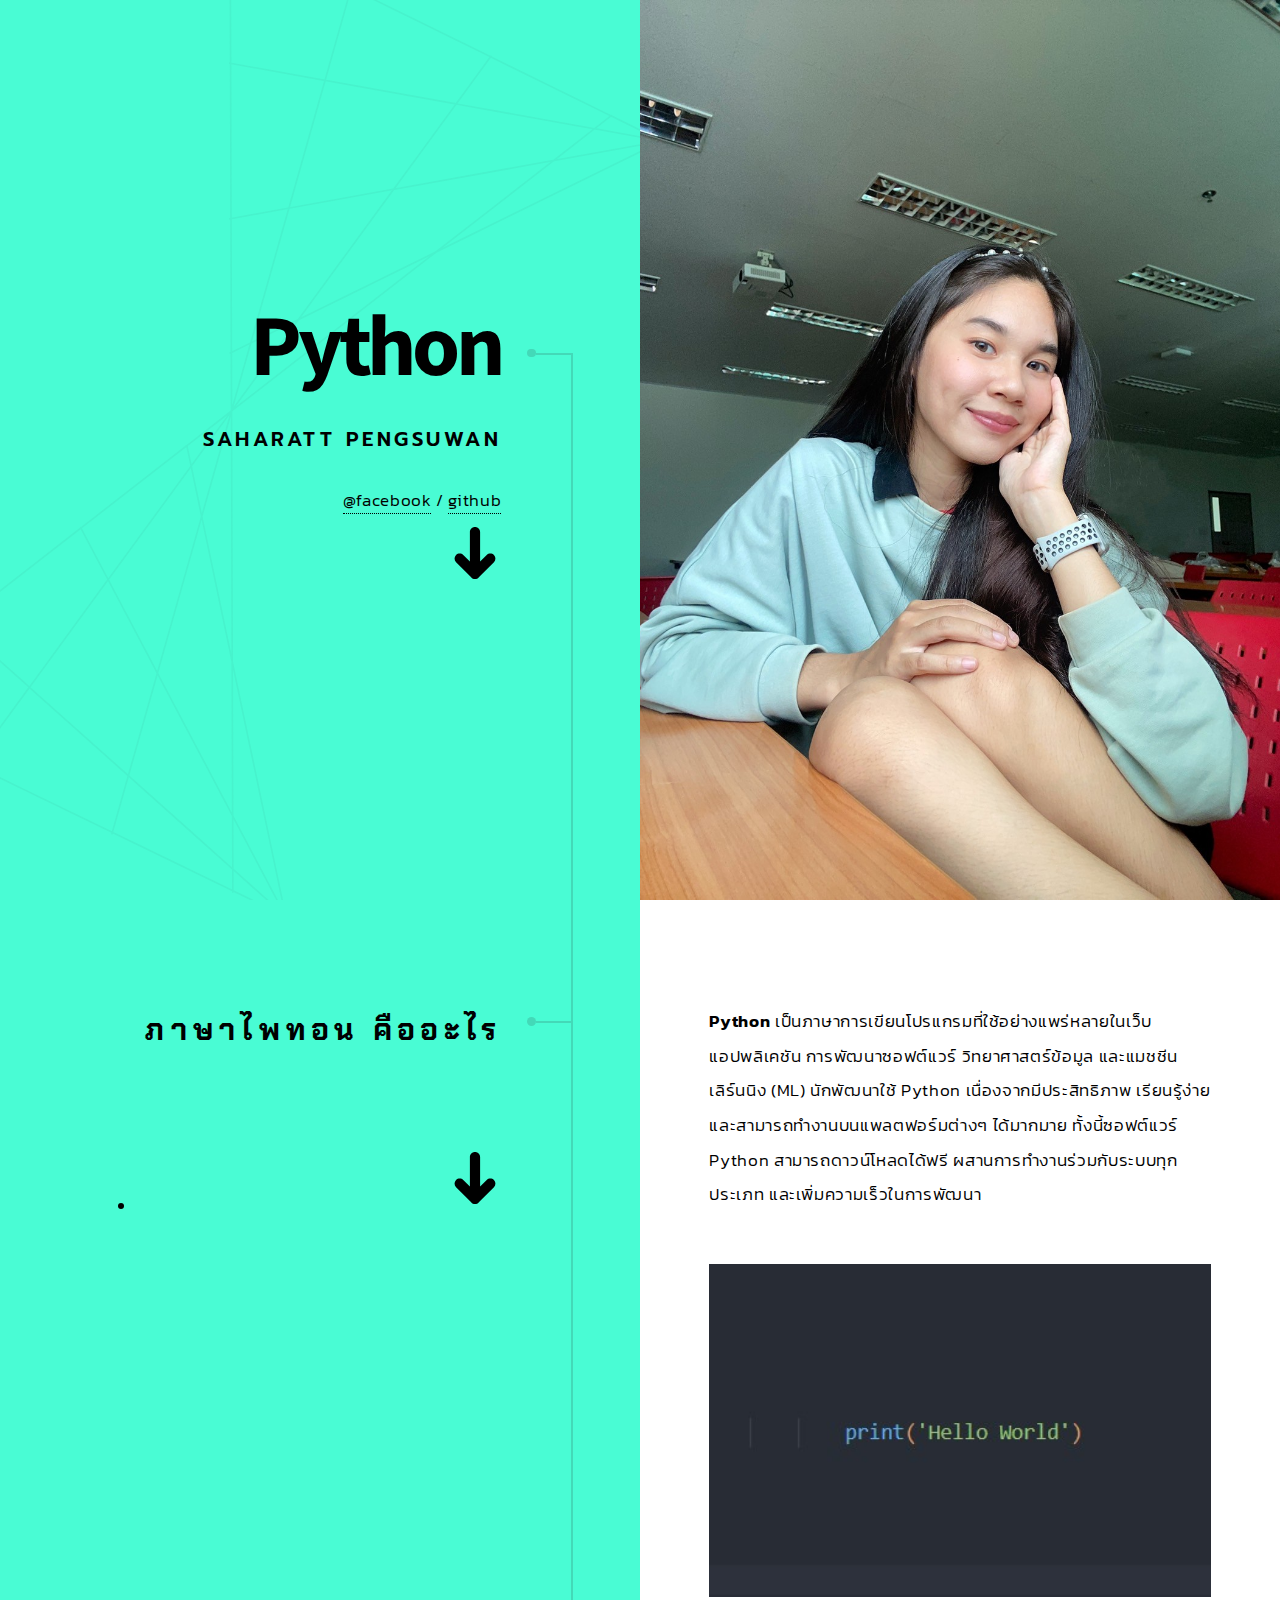
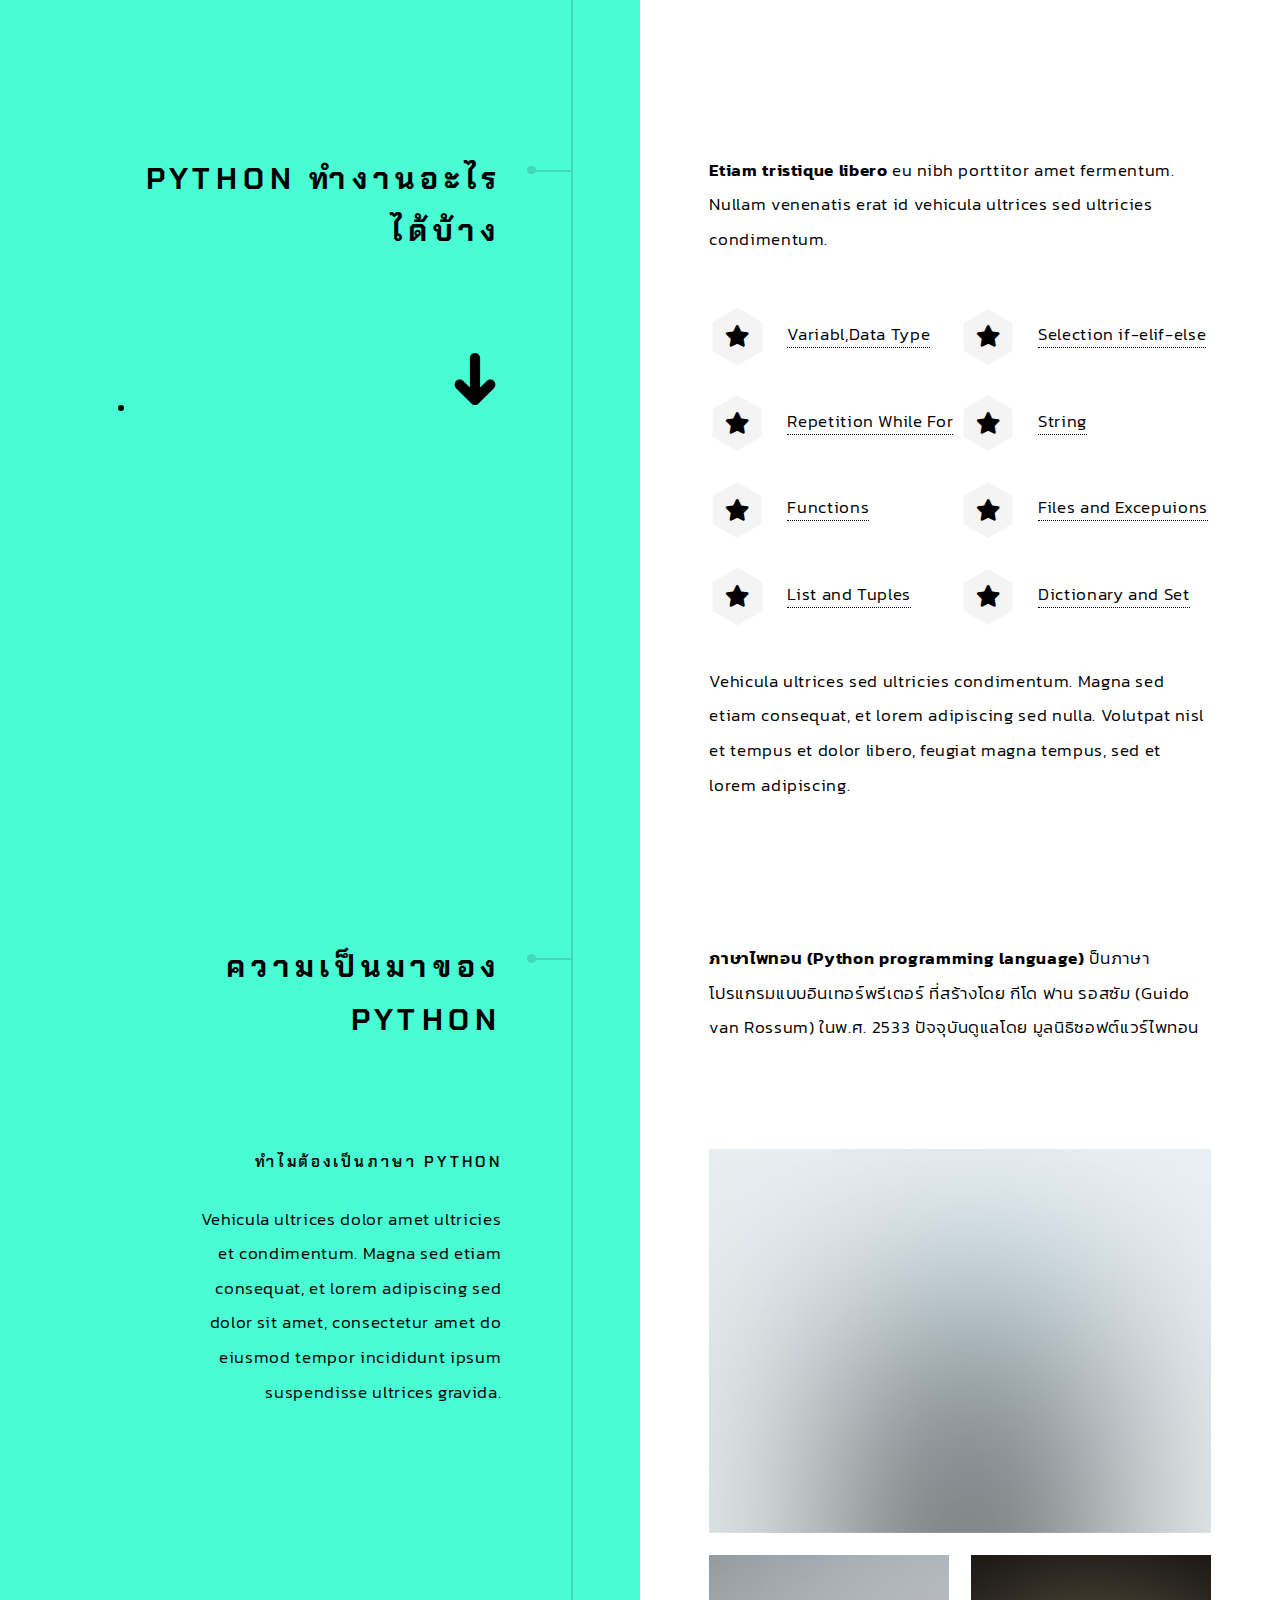
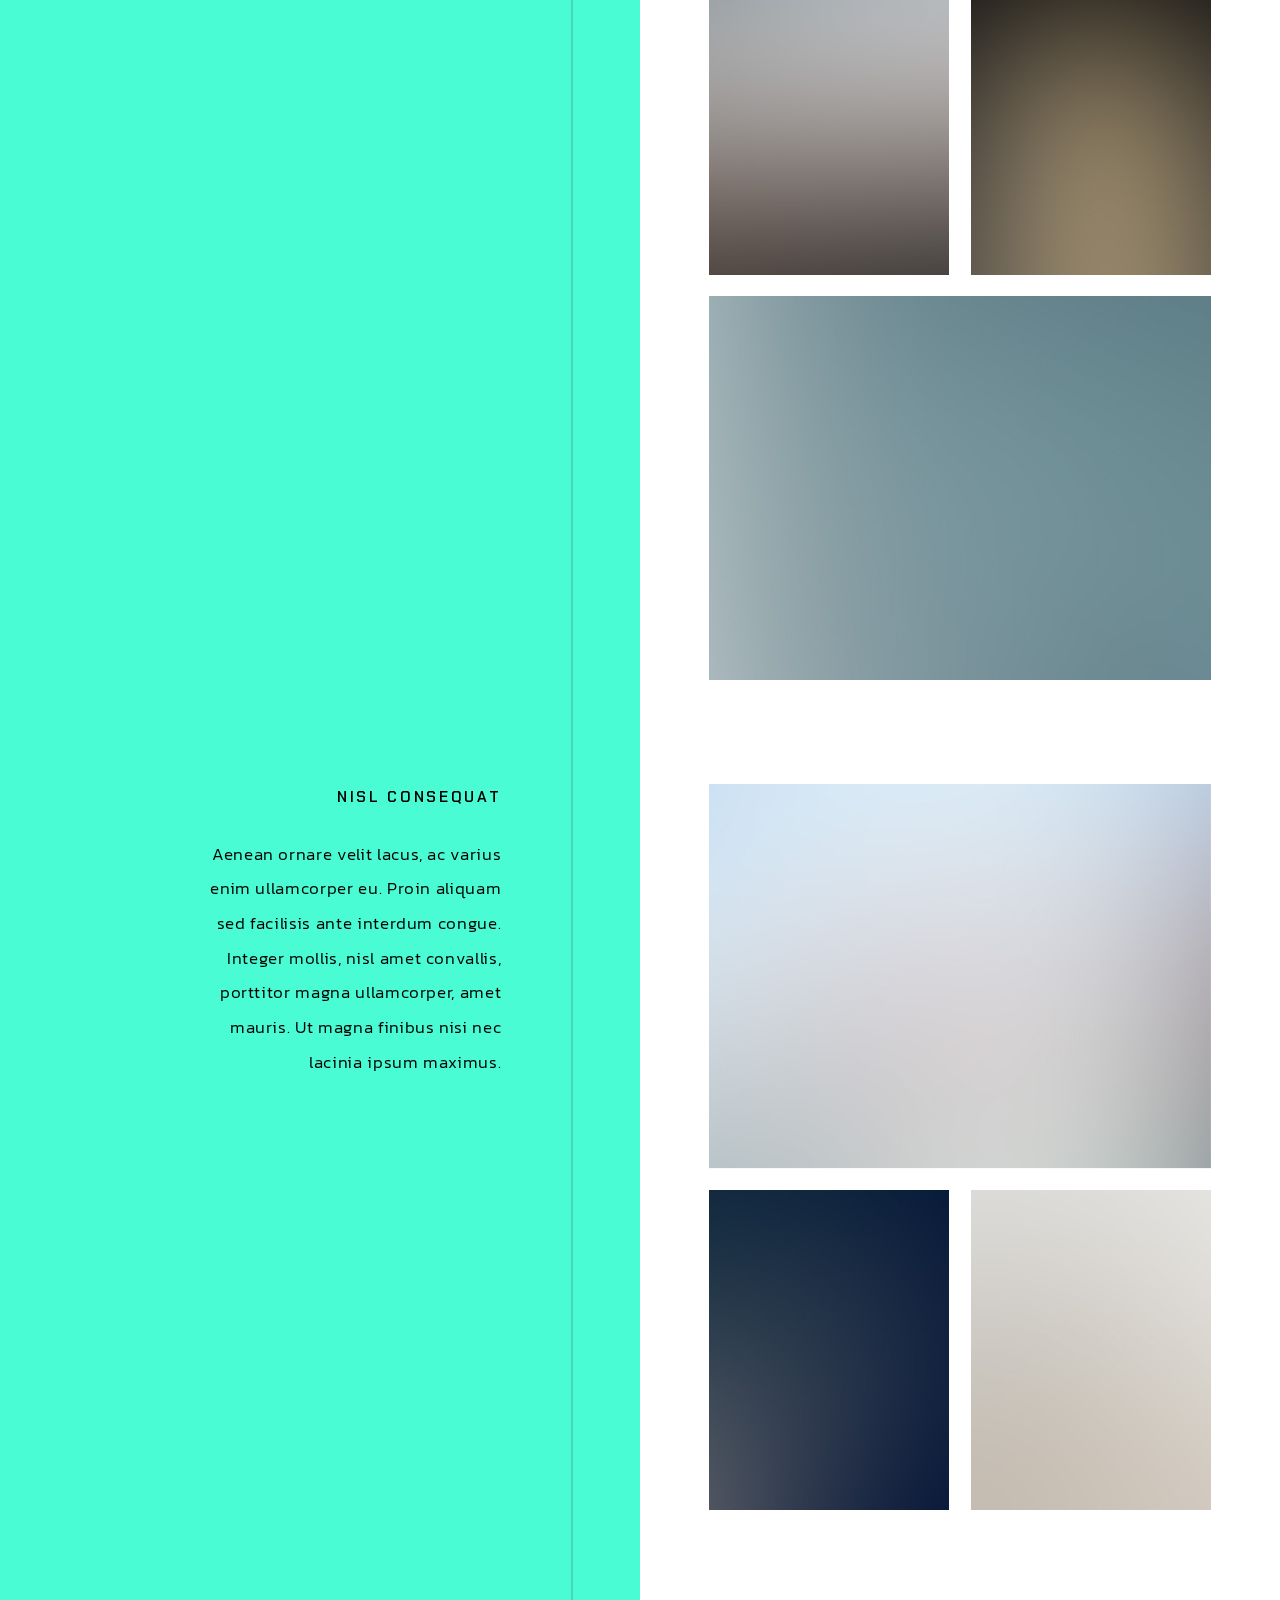
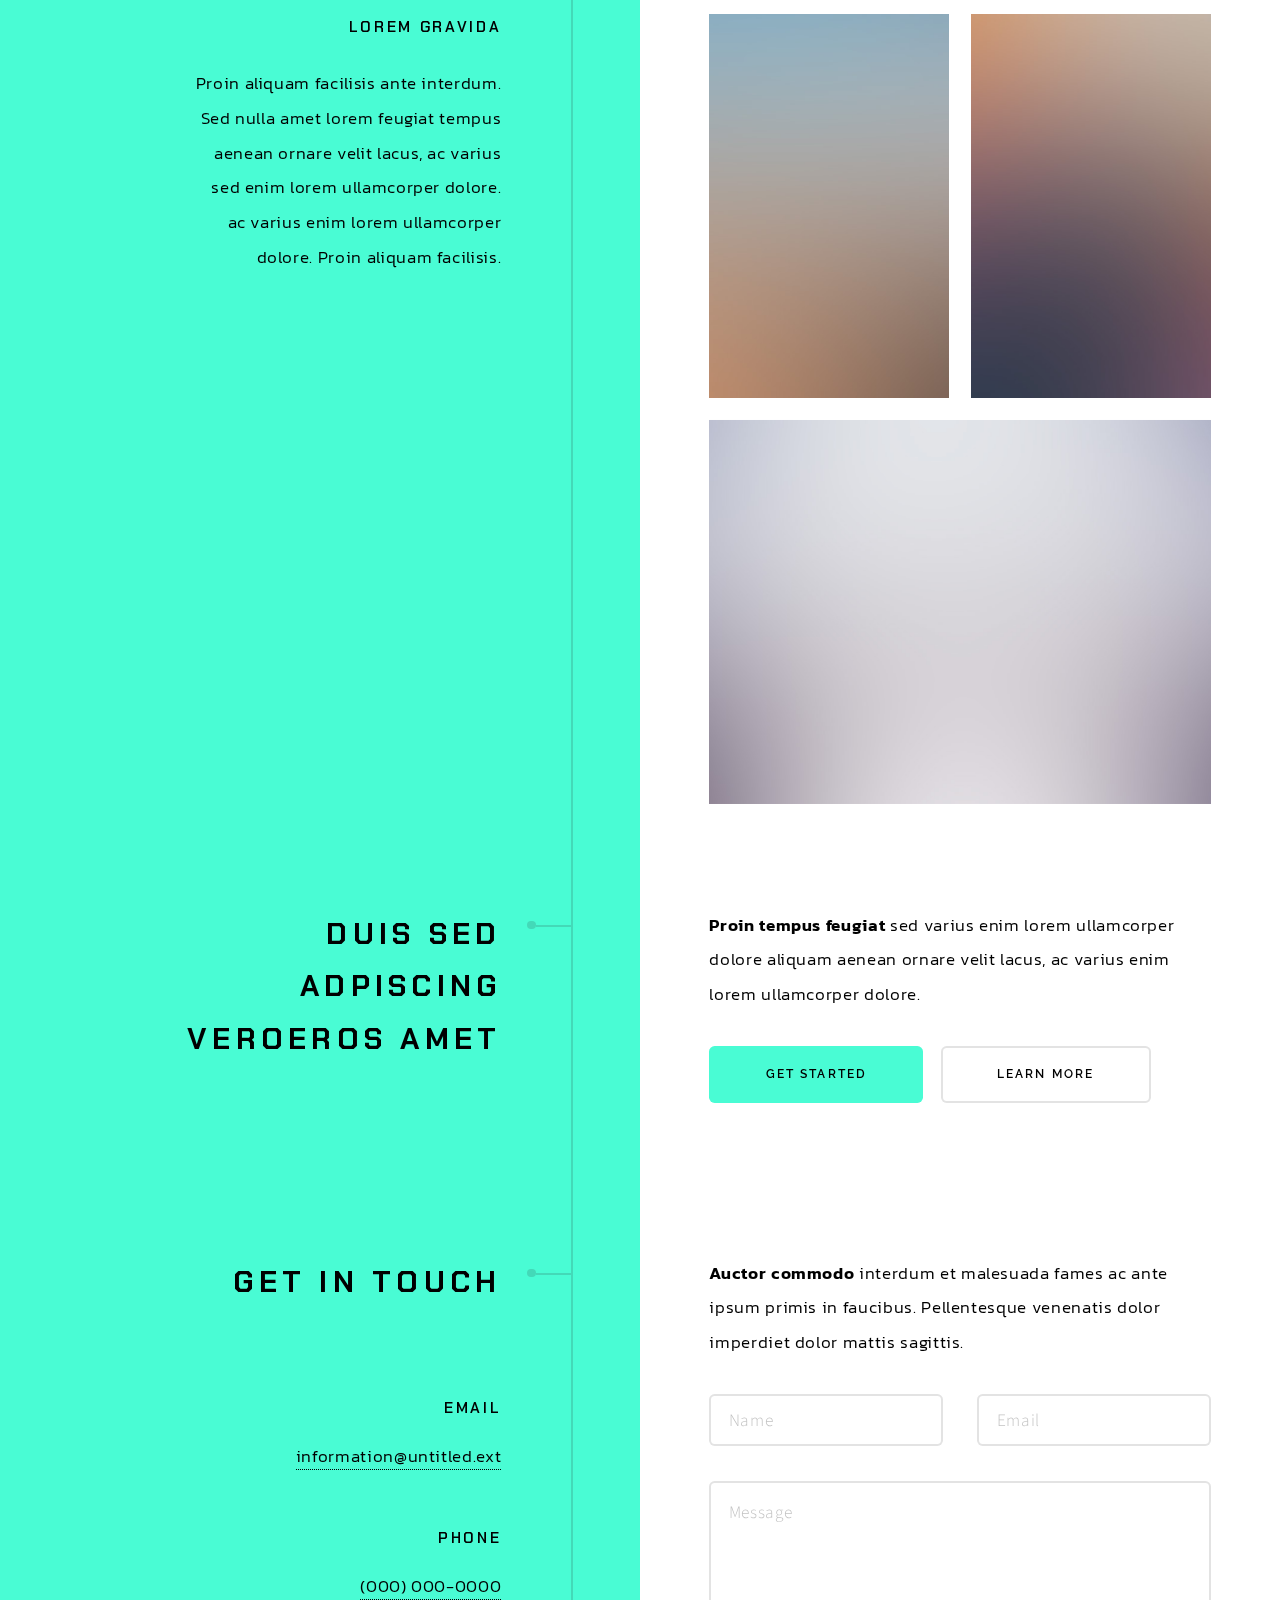
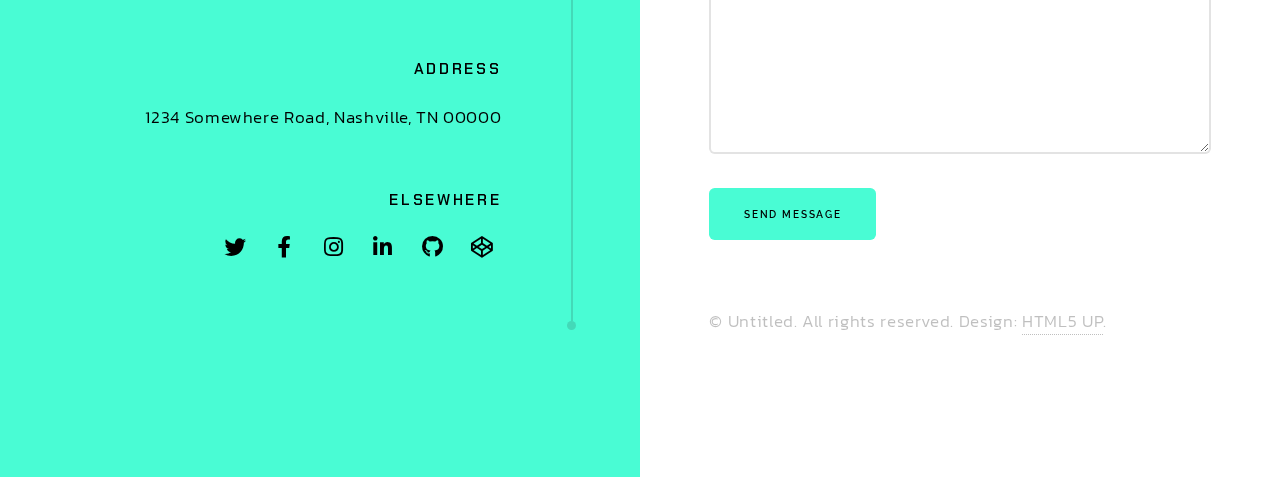
==== commit 94a131f5: "new" ====
--- a/index_0.html
+++ b/index_0.html
@@ -24,6 +24,7 @@
 		}
 		h3{
 			font-family: 'Chakra Petch';
+			
 		}
 		h4{
 			font-family: Prompt;
@@ -74,14 +75,14 @@
 						<div class="content">
 							<p><strong>Etiam tristique libero</strong> eu nibh porttitor amet fermentum. Nullam venenatis erat id vehicula ultrices sed ultricies condimentum.</p>
 							<ul class="feature-icons">
-								<li class="icon solid fill"><a href="index_1.html">Variabl,Data Type</a></li>
-								<li class="icon solid fa-retweet"><a href="index_2.html">Selection if-elif-else</a></li>
-								<li class="icon solid fa-string"><a href="index_3.html">Repetition While For</a></li>
-								<li class="icon solid fa-cog"><a href="index_4.html">String</a></li>
-								<li class="icon solid fa-map-marker-alt"><a href="index_5.html">Functions</a></li>
-								<li class="icon solid fa-code"><a href="index_6.html">Files and Excepuions</a></li>
-								<li class="icon solid fa-code"><a href="index_7.html">List and Tuples</a></li>
-								<li class="icon solid fa-code"><a href="index_8.html">Dictionary and Set</a></li>
+								<li class="icon solid fa-star"><a href="index_1.html">Variabl,Data Type</a></li>
+								<li class="icon solid fa-star"><a href="index_2.html">Selection if-elif-else</a></li>
+								<li class="icon solid fa-star"><a href="index_3.html">Repetition While For</a></li>
+								<li class="icon solid fa-star"><a href="index_4.html">String</a></li>
+								<li class="icon solid fa-star"><a href="index_5.html">Functions</a></li>
+								<li class="icon solid fa-star"><a href="index_6.html">Files and Excepuions</a></li>
+								<li class="icon solid fa-star"><a href="index_7.html">List and Tuples</a></li>
+								<li class="icon solid fa-star"><a href="index_8.html">Dictionary and Set</a></li>
 							</ul>
 							<p>Vehicula ultrices sed ultricies condimentum. Magna sed etiam consequat, et lorem adipiscing sed nulla. Volutpat nisl et tempus et dolor libero, feugiat magna tempus, sed et lorem adipiscing.</p>
 						</div>
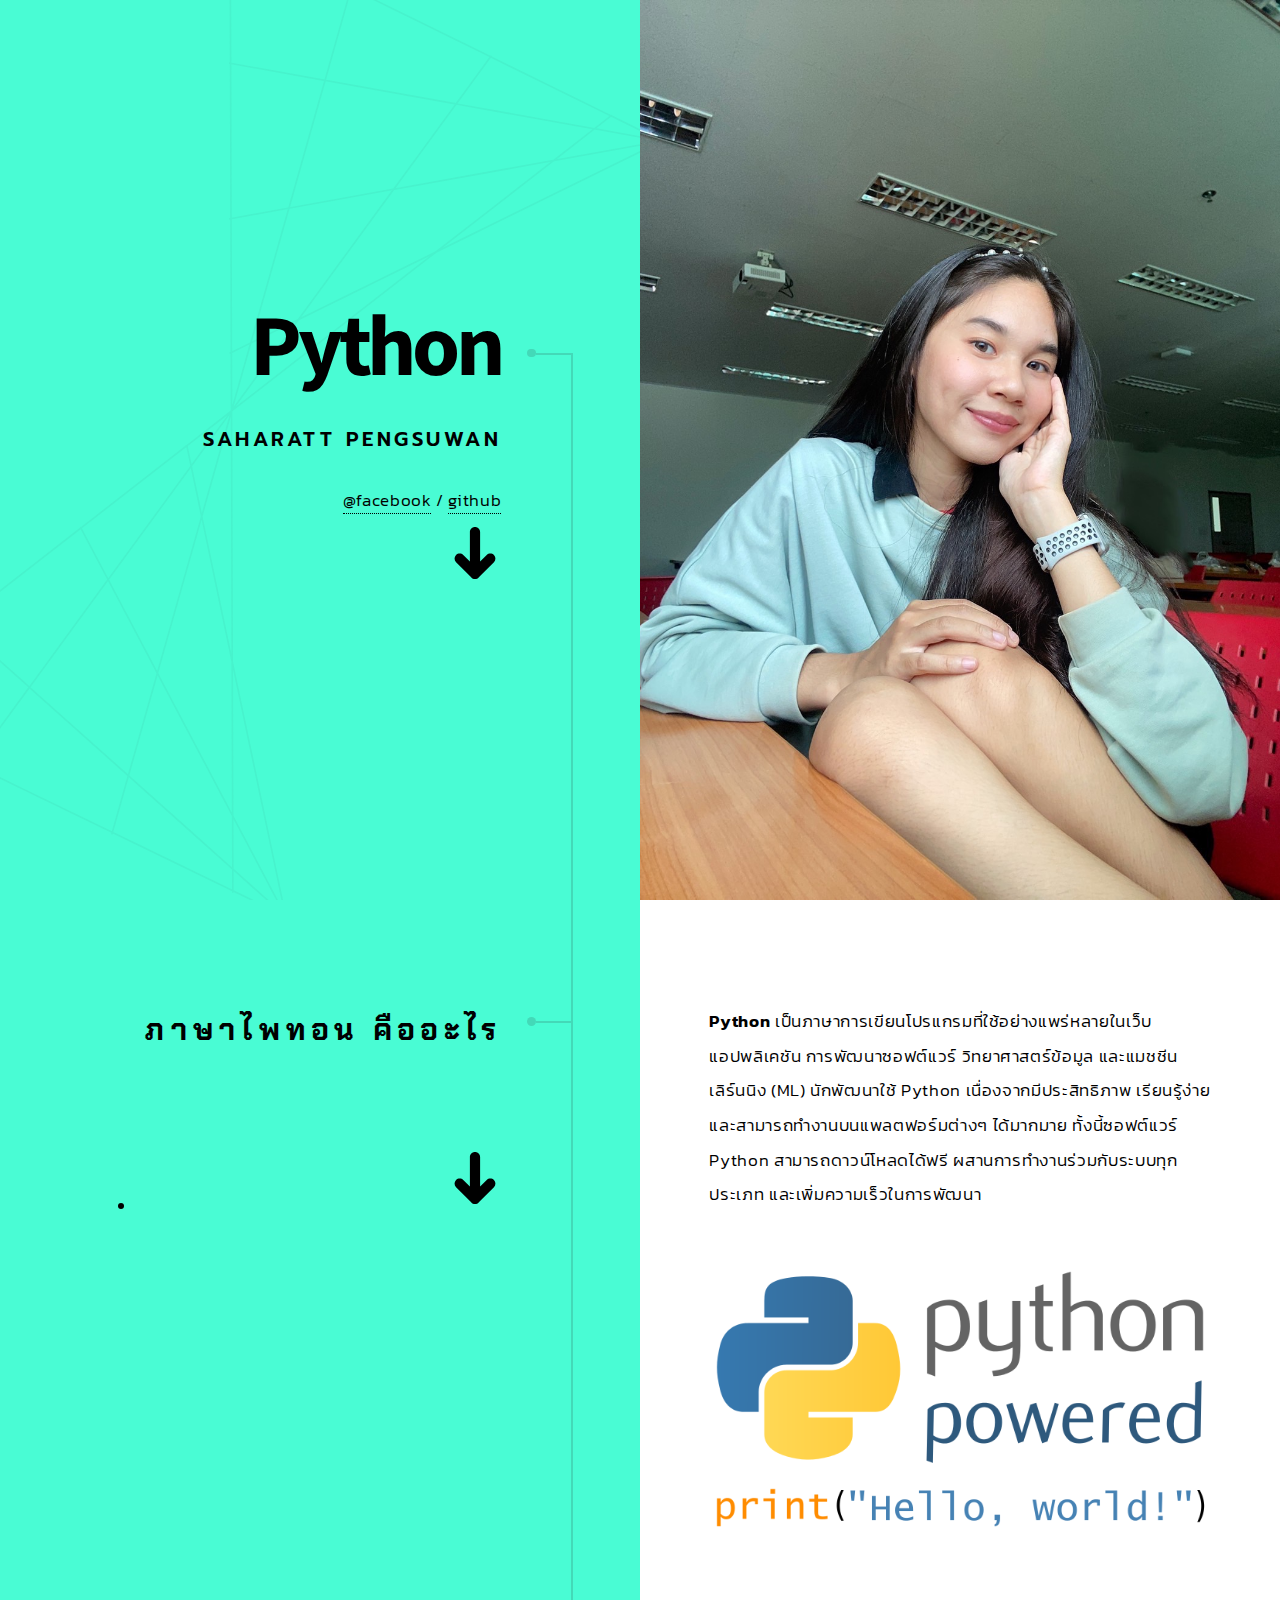
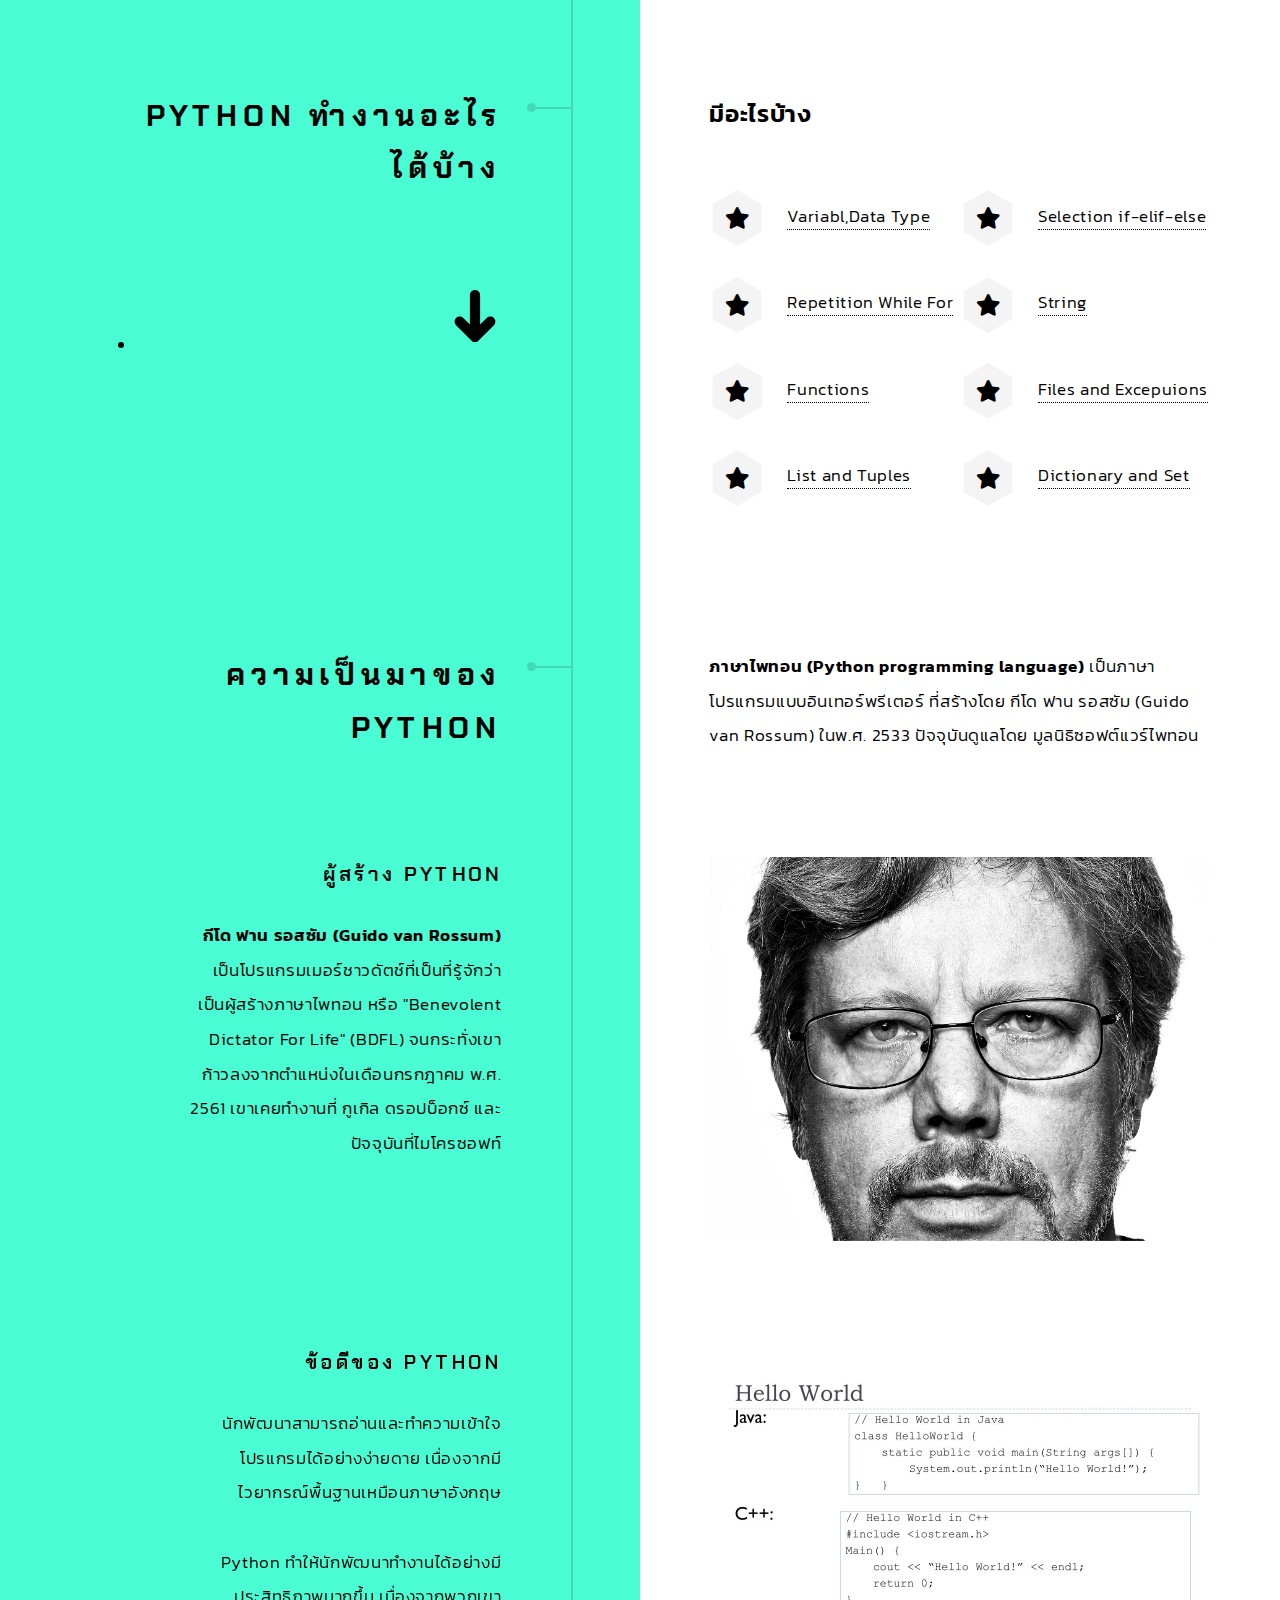
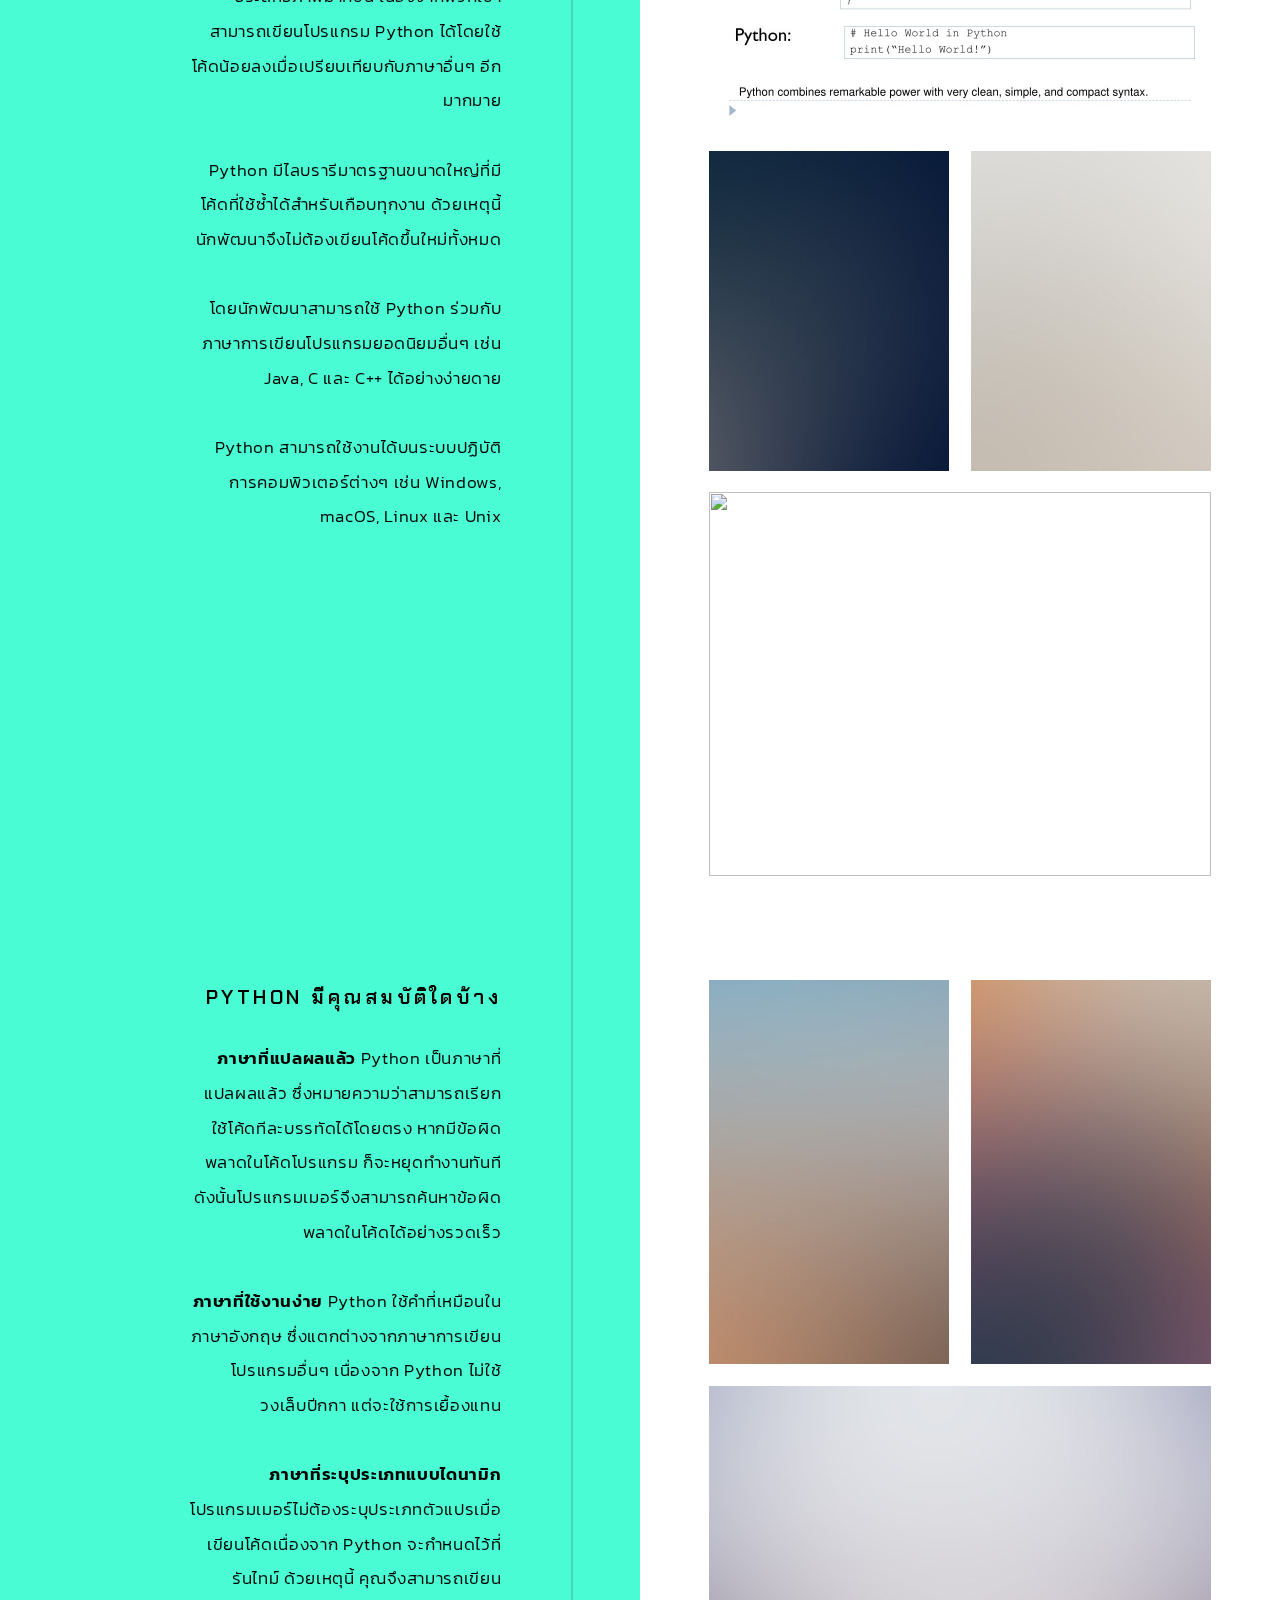
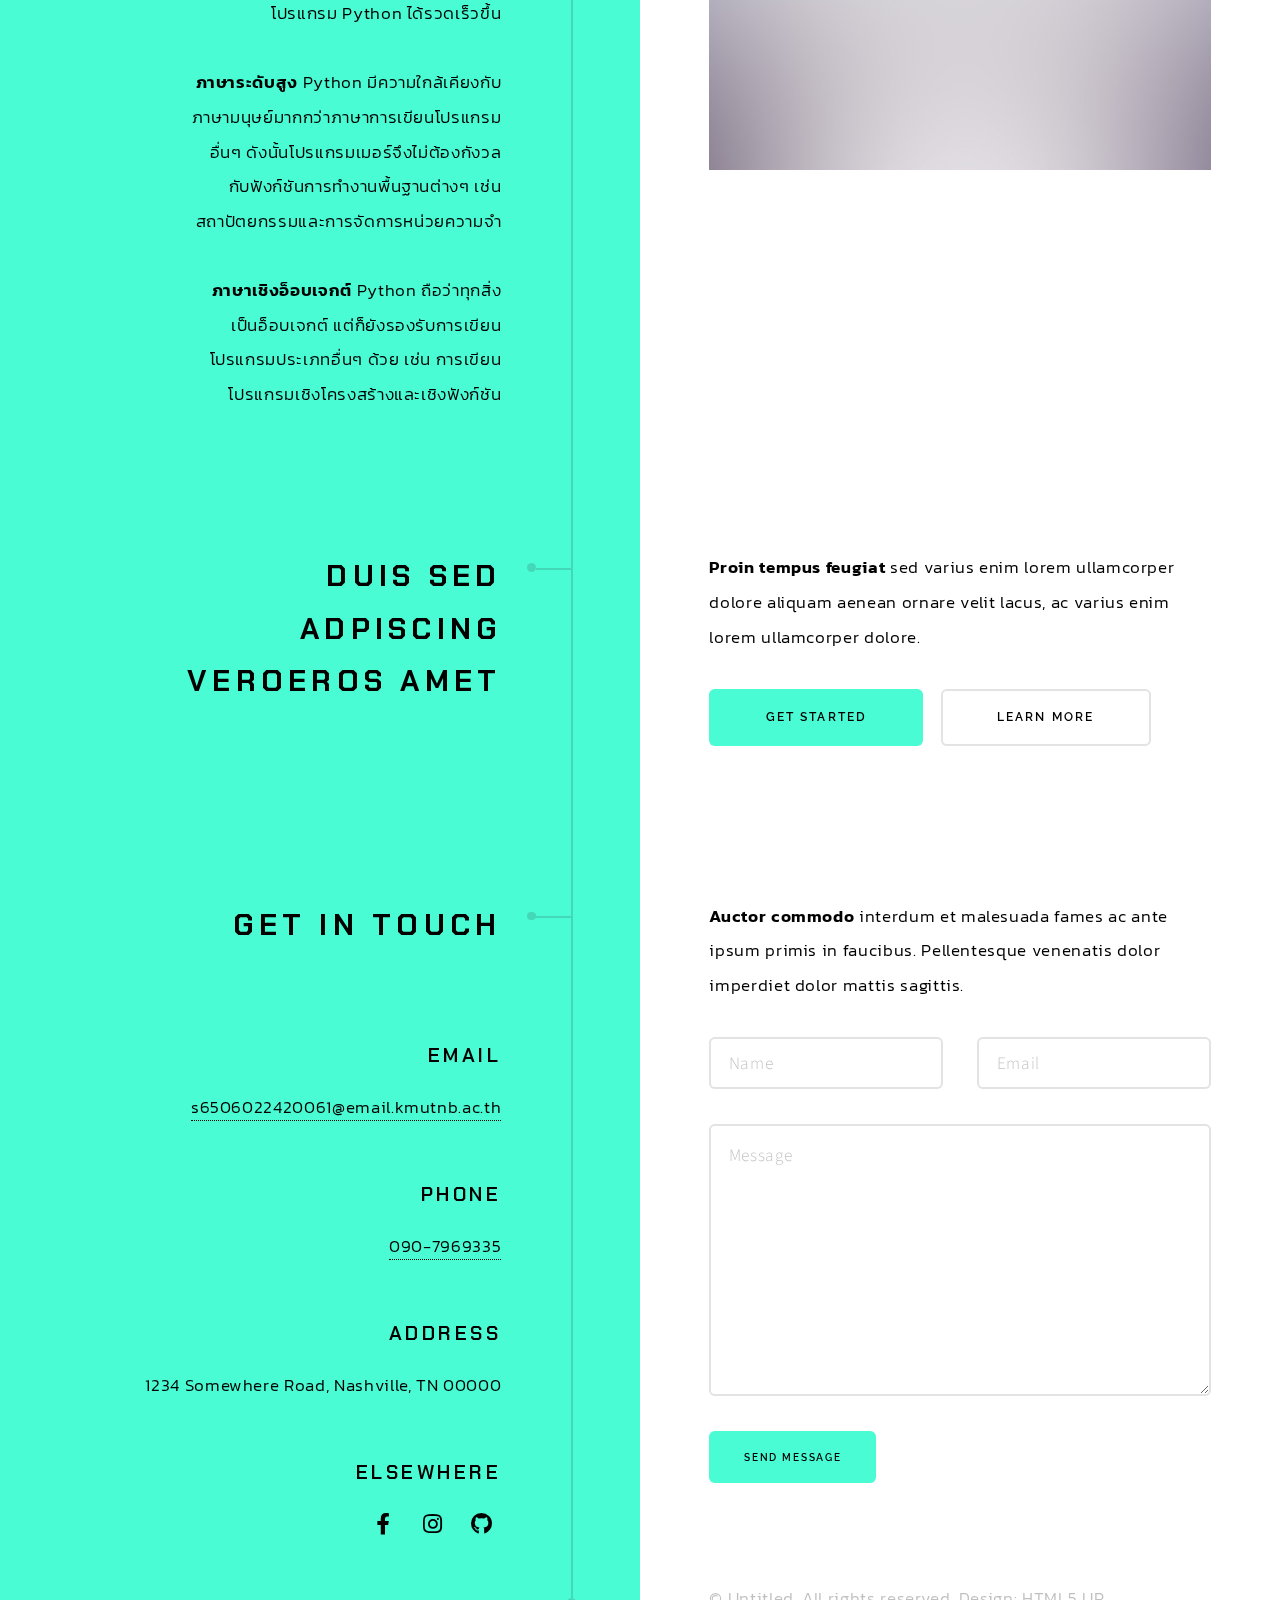
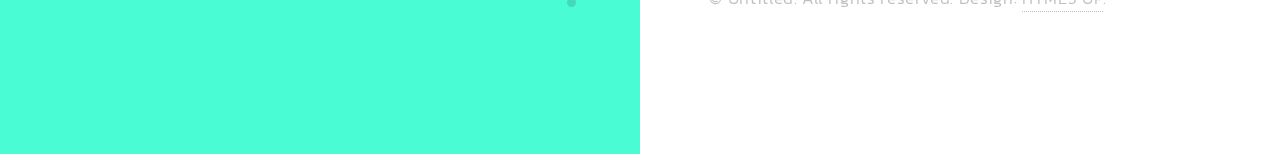
==== commit 581aff16: "web_new" ====
--- a/index_0.html
+++ b/index_0.html
@@ -24,15 +24,15 @@
 		}
 		h3{
 			font-family: 'Chakra Petch';
+			font-size: 20px;
 			
 		}
 		h4{
 			font-family: Prompt;
 			font-size: 20px;
 		}
-
 		</style>
-		
+
 	</head>
 	<body class="is-preload">
 
@@ -50,7 +50,7 @@
 							</ul>
 						</header>
 						<div class="content">
-							<span class="image fill" data-position="center"><img src="images/noey.jpg" alt="" /></span>
+							<span class="image fill" data-position="center"><img src="images/S__4251650.jpg" alt="" /></span>
 						</div>
 					</section>
 
@@ -61,8 +61,11 @@
 							<li><a href="#second" class="arrow scrolly"><span class="label">Next</span></a></li>
 						</header>
 						<div class="content">
-							<p><strong>Python</strong> เป็นภาษาการเขียนโปรแกรมที่ใช้อย่างแพร่หลายในเว็บแอปพลิเคชัน การพัฒนาซอฟต์แวร์ วิทยาศาสตร์ข้อมูล และแมชชีนเลิร์นนิง (ML) นักพัฒนาใช้ Python เนื่องจากมีประสิทธิภาพ เรียนรู้ง่าย และสามารถทำงานบนแพลตฟอร์มต่างๆ ได้มากมาย ทั้งนี้ซอฟต์แวร์ Python สามารถดาวน์โหลดได้ฟรี ผสานการทำงานร่วมกับระบบทุกประเภท และเพิ่มความเร็วในการพัฒนา</p>
-							<span class="image main"><img src="images/python.jpg" alt="" /></span>
+							<p><strong>Python</strong> เป็นภาษาการเขียนโปรแกรมที่ใช้อย่างแพร่หลายในเว็บแอปพลิเคชัน 
+								การพัฒนาซอฟต์แวร์ วิทยาศาสตร์ข้อมูล และแมชชีนเลิร์นนิง (ML) นักพัฒนาใช้ Python เนื่องจากมีประสิทธิภาพ 
+								เรียนรู้ง่าย และสามารถทำงานบนแพลตฟอร์มต่างๆ ได้มากมาย ทั้งนี้ซอฟต์แวร์ Python สามารถดาวน์โหลดได้ฟรี 
+								ผสานการทำงานร่วมกับระบบทุกประเภท และเพิ่มความเร็วในการพัฒนา</p>
+							<span class="image main"><img src="images/650px-Python3-powered_hello-world.svg.png" alt="" /></span>
 						</div>
 					</section>
 
@@ -73,7 +76,7 @@
 							<li><a href="#third" class="arrow scrolly"><span class="label">Next</span></a></li>
 						</header>
 						<div class="content">
-							<p><strong>Etiam tristique libero</strong> eu nibh porttitor amet fermentum. Nullam venenatis erat id vehicula ultrices sed ultricies condimentum.</p>
+							<p><strong><font size = "5">มีอะไรบ้าง</font></strong></p>
 							<ul class="feature-icons">
 								<li class="icon solid fa-star"><a href="index_1.html">Variabl,Data Type</a></li>
 								<li class="icon solid fa-star"><a href="index_2.html">Selection if-elif-else</a></li>
@@ -84,7 +87,7 @@
 								<li class="icon solid fa-star"><a href="index_7.html">List and Tuples</a></li>
 								<li class="icon solid fa-star"><a href="index_8.html">Dictionary and Set</a></li>
 							</ul>
-							<p>Vehicula ultrices sed ultricies condimentum. Magna sed etiam consequat, et lorem adipiscing sed nulla. Volutpat nisl et tempus et dolor libero, feugiat magna tempus, sed et lorem adipiscing.</p>
+							
 						</div>
 					</section>
 
@@ -94,20 +97,24 @@
 							<h2>ความเป็นมาของ Python</h2>
 						</header>
 						<div class="content">
-							<p><strong>ภาษาไพทอน (Python programming language)</strong> ป็นภาษาโปรแกรมแบบอินเทอร์พรีเตอร์ ที่สร้างโดย กีโด ฟาน รอสซัม (Guido van Rossum) ในพ.ศ. 2533 ปัจจุบันดูแลโดย มูลนิธิซอฟต์แวร์ไพทอน</p>
+							<p><strong>ภาษาไพทอน (Python programming language)</strong> 
+								เป็นภาษาโปรแกรมแบบอินเทอร์พรีเตอร์ ที่สร้างโดย กีโด ฟาน รอสซัม (Guido van Rossum) 
+								ในพ.ศ. 2533 ปัจจุบันดูแลโดย มูลนิธิซอฟต์แวร์ไพทอน</p>
 
 							<!-- Section -->
 								<section>
 									<header>
-										<h3>ทำไมต้องเป็นภาษา Python</h3>
-										<p>Vehicula ultrices dolor amet ultricies et condimentum. Magna sed etiam consequat, et lorem adipiscing sed dolor sit amet, consectetur amet do eiusmod tempor incididunt  ipsum suspendisse ultrices gravida.</p>
+										<h3><strong>ผู้สร้าง Python</strong></h3>
+										<p><strong>กีโด ฟาน รอสซัม 
+											(Guido van Rossum) </strong>เป็นโปรแกรมเมอร์ชาวดัตช์ที่เป็นที่รู้จักว่าเป็นผู้สร้างภาษาไพทอน 
+											หรือ "Benevolent Dictator For Life" (BDFL) จนกระทั่งเขาก้าวลงจากตำแหน่งในเดือนกรกฎาคม 
+											พ.ศ. 2561 เขาเคยทำงานที่ กูเกิล ดรอปบ็อกซ์ และปัจจุบันที่ไมโครซอฟท์</p>
+										
 									</header>
 									<div class="content">
 										<div class="gallery">
-											<a href="images/gallery/fulls/01.jpg" class="landscape"><img src="images/gallery/thumbs/01.jpg" alt="" /></a>
-											<a href="images/gallery/fulls/02.jpg"><img src="images/gallery/thumbs/02.jpg" alt="" /></a>
-											<a href="images/gallery/fulls/03.jpg"><img src="images/gallery/thumbs/03.jpg" alt="" /></a>
-											<a href="images/gallery/fulls/04.jpg" class="landscape"><img src="images/gallery/thumbs/04.jpg" alt="" /></a>
+											<a href="images/gallery/thumbs/guido.G_.jpg" class="landscape"><img src="images/gallery/thumbs/guido.G_.jpg" alt="" /></a>
+											
 										</div>
 									</div>
 								</section>
@@ -115,14 +122,20 @@
 							<!-- Section -->
 								<section>
 									<header>
-										<h3>Nisl consequat</h3>
-										<p>Aenean ornare velit lacus, ac varius enim ullamcorper eu. Proin aliquam sed facilisis ante interdum congue. Integer mollis, nisl amet convallis, porttitor magna ullamcorper, amet mauris. Ut magna finibus nisi nec lacinia ipsum maximus.</p>
+										<h3>ข้อดีของ Python</h3>
+										<p>นักพัฒนาสามารถอ่านและทำความเข้าใจโปรแกรมได้อย่างง่ายดาย เนื่องจากมีไวยากรณ์พื้นฐานเหมือนภาษาอังกฤษ</p>
+										<p>Python ทำให้นักพัฒนาทำงานได้อย่างมีประสิทธิภาพมากขึ้น เนื่องจากพวกเขาสามารถเขียนโปรแกรม Python 
+											ได้โดยใช้โค้ดน้อยลงเมื่อเปรียบเทียบกับภาษาอื่นๆ อีกมากมาย</p>
+										<p>Python มีไลบรารีมาตรฐานขนาดใหญ่ที่มีโค้ดที่ใช้ซ้ำได้สำหรับเกือบทุกงาน ด้วยเหตุนี้ นักพัฒนาจึงไม่ต้องเขียนโค้ดขึ้นใหม่ทั้งหมด</p>
+										<p>โดยนักพัฒนาสามารถใช้ Python ร่วมกับภาษาการเขียนโปรแกรมยอดนิยมอื่นๆ เช่น Java, C และ C++ ได้อย่างง่ายดาย</p>
+										<p>Python สามารถใช้งานได้บนระบบปฏิบัติการคอมพิวเตอร์ต่างๆ เช่น Windows, macOS, Linux และ Unix</p>
 									</header>
 									<div class="content">
 										<div class="gallery">
-											<a href="images/gallery/fulls/05.jpg" class="landscape"><img src="images/gallery/thumbs/05.jpg" alt="" /></a>
+											<a href="images/gallery/thumbs/hello-world-l.jpg" class="landscape"><img src="images/gallery/thumbs/hello-world-l.jpg" alt="" /></a>
 											<a href="images/gallery/fulls/06.jpg"><img src="images/gallery/thumbs/06.jpg" alt="" /></a>
 											<a href="images/gallery/fulls/07.jpg"><img src="images/gallery/thumbs/07.jpg" alt="" /></a>
+											<a href="images/gallery/thumbs/hello-world-l.jpg" class="landscape"><img src="images/gallery/thumbs/" alt="" /></a>
 										</div>
 									</div>
 								</section>
@@ -130,8 +143,18 @@
 							<!-- Section -->
 								<section>
 									<header>
-										<h3>Lorem gravida</h3>
-										<p>Proin aliquam facilisis ante interdum. Sed nulla amet lorem feugiat tempus aenean ornare velit lacus, ac varius sed enim lorem ullamcorper dolore.  ac varius enim lorem ullamcorper dolore. Proin aliquam facilisis.</p>
+										<h3>Python มีคุณสมบัติใดบ้าง</h3>
+										<p><strong>ภาษาที่แปลผลแล้ว</strong> Python เป็นภาษาที่แปลผลแล้ว 
+											ซึ่งหมายความว่าสามารถเรียกใช้โค้ดทีละบรรทัดได้โดยตรง หากมีข้อผิดพลาดในโค้ดโปรแกรม 
+											ก็จะหยุดทำงานทันที ดังนั้นโปรแกรมเมอร์จึงสามารถค้นหาข้อผิดพลาดในโค้ดได้อย่างรวดเร็ว</p>
+										<p><strong>ภาษาที่ใช้งานง่าย</strong> Python ใช้คำที่เหมือนในภาษาอังกฤษ ซึ่งแตกต่างจากภาษาการเขียนโปรแกรมอื่นๆ 
+											เนื่องจาก Python ไม่ใช้วงเล็บปีกกา แต่จะใช้การเยื้องแทน </p>
+										<p><strong>ภาษาที่ระบุประเภทแบบไดนามิก</strong> โปรแกรมเมอร์ไม่ต้องระบุประเภทตัวแปรเมื่อเขียนโค้ดเนื่องจาก 
+											Python จะกำหนดไว้ที่รันไทม์ ด้วยเหตุนี้ คุณจึงสามารถเขียนโปรแกรม Python ได้รวดเร็วขึ้น </p>
+										<p><strong>ภาษาระดับสูง</strong> Python มีความใกล้เคียงกับภาษามนุษย์มากกว่าภาษาการเขียนโปรแกรมอื่นๆ 
+											ดังนั้นโปรแกรมเมอร์จึงไม่ต้องกังวลกับฟังก์ชันการทำงานพื้นฐานต่างๆ เช่น สถาปัตยกรรมและการจัดการหน่วยความจำ </p>
+										<p><strong>ภาษาเชิงอ็อบเจกต์</strong> Python ถือว่าทุกสิ่งเป็นอ็อบเจกต์ แต่ก็ยังรองรับการเขียนโปรแกรมประเภทอื่นๆ
+											 ด้วย เช่น การเขียนโปรแกรมเชิงโครงสร้างและเชิงฟังก์ชัน </p>
 									</header>
 									<div class="content">
 										<div class="gallery">
@@ -455,11 +478,11 @@
 							<ul class="items">
 								<li>
 									<h3>Email</h3>
-									<a href="#">information@untitled.ext</a>
+									<a href="s6506022420061@email.kmutnb.ac.th">s6506022420061@email.kmutnb.ac.th</a>
 								</li>
 								<li>
 									<h3>Phone</h3>
-									<a href="#">(000) 000-0000</a>
+									<a href="#">090-7969335</a>
 								</li>
 								<li>
 									<h3>Address</h3>
@@ -468,12 +491,9 @@
 								<li>
 									<h3>Elsewhere</h3>
 									<ul class="icons">
-										<li><a href="#" class="icon brands fa-twitter"><span class="label">Twitter</span></a></li>
-										<li><a href="#" class="icon brands fa-facebook-f"><span class="label">Facebook</span></a></li>
-										<li><a href="#" class="icon brands fa-instagram"><span class="label">Instagram</span></a></li>
-										<li><a href="#" class="icon brands fa-linkedin-in"><span class="label">LinkedIn</span></a></li>
-										<li><a href="#" class="icon brands fa-github"><span class="label">GitHub</span></a></li>
-										<li><a href="#" class="icon brands fa-codepen"><span class="label">Codepen</span></a></li>
+										<li><a href="https://web.facebook.com/saharat.pingsuwen" class="icon brands fa-facebook-f"><span class="label">Facebook</span></a></li>
+										<li><a href="https://www.instagram.com/shr4tt_/" class="icon brands fa-instagram"><span class="label">Instagram</span></a></li>									
+										<li><a href="https://github.com/SaharattPengsuwan" class="icon brands fa-github"><span class="label">GitHub</span></a></li>	
 									</ul>
 								</li>
 							</ul>
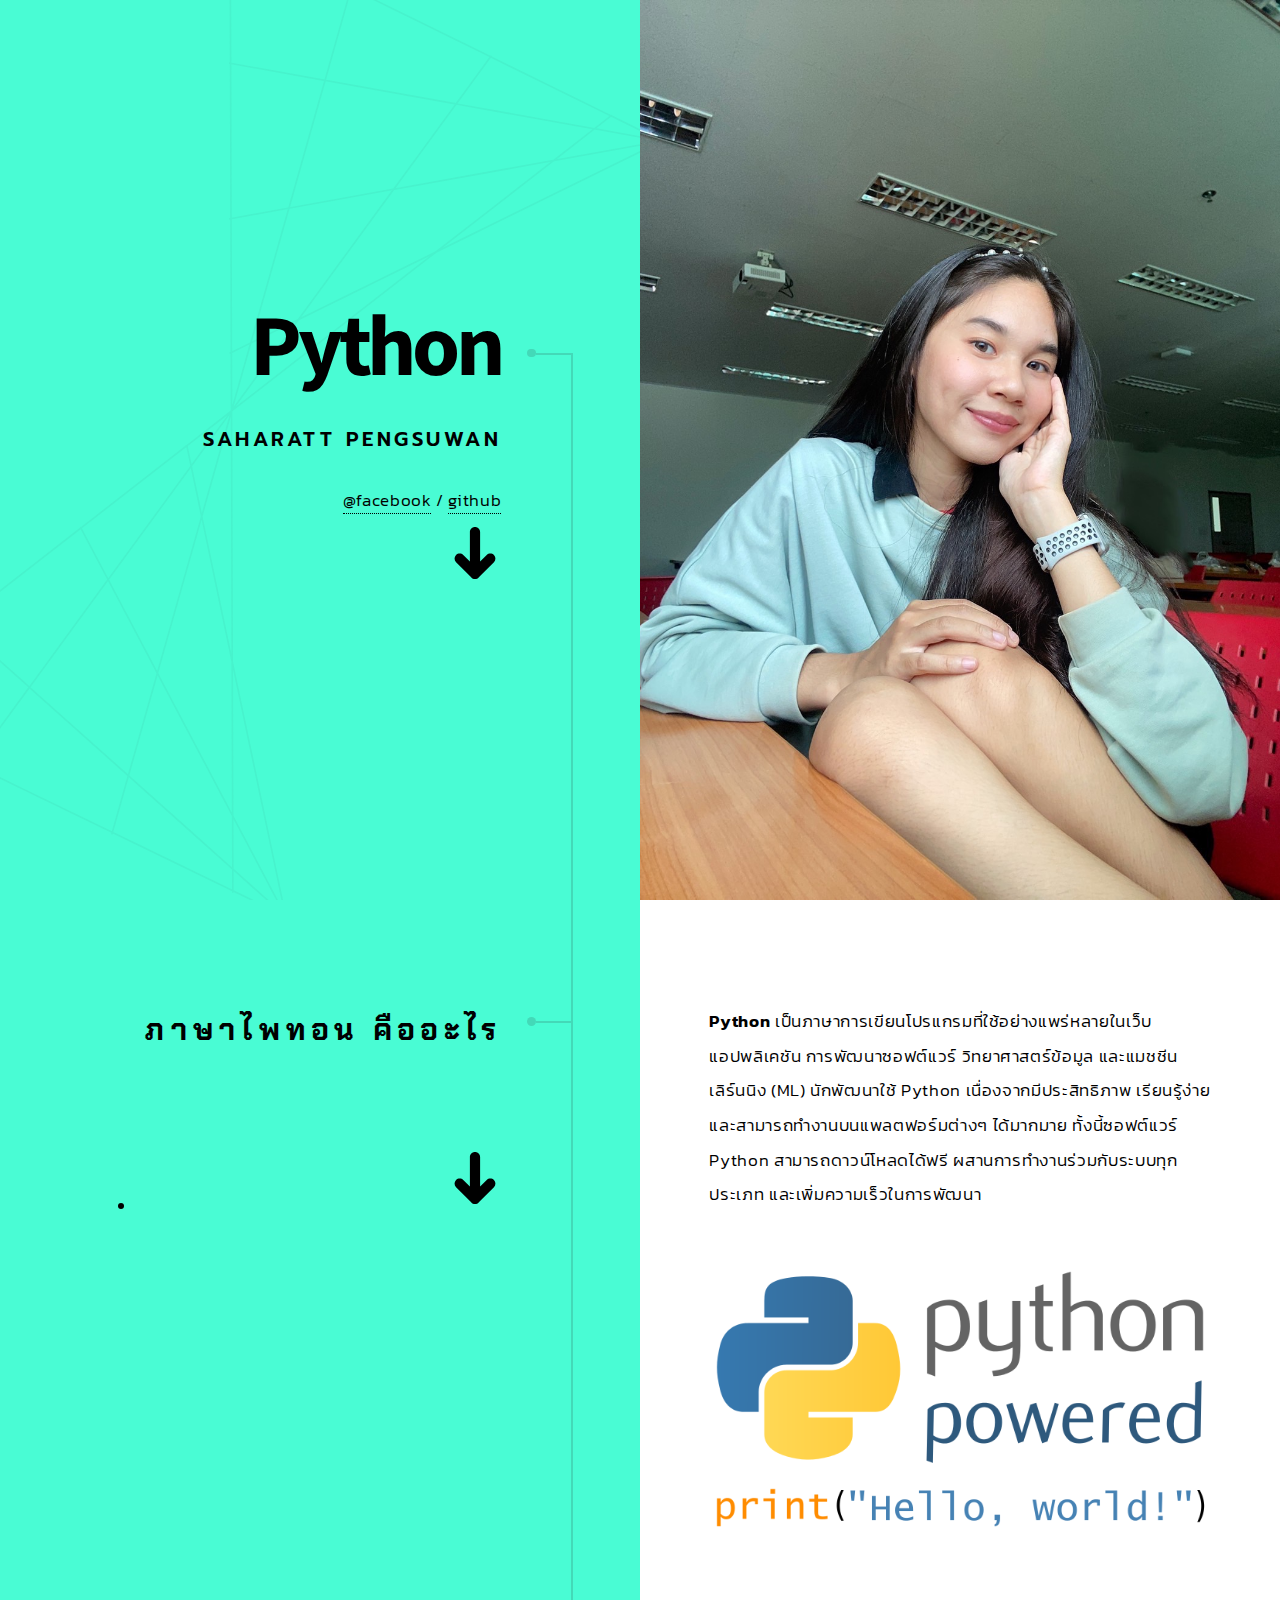
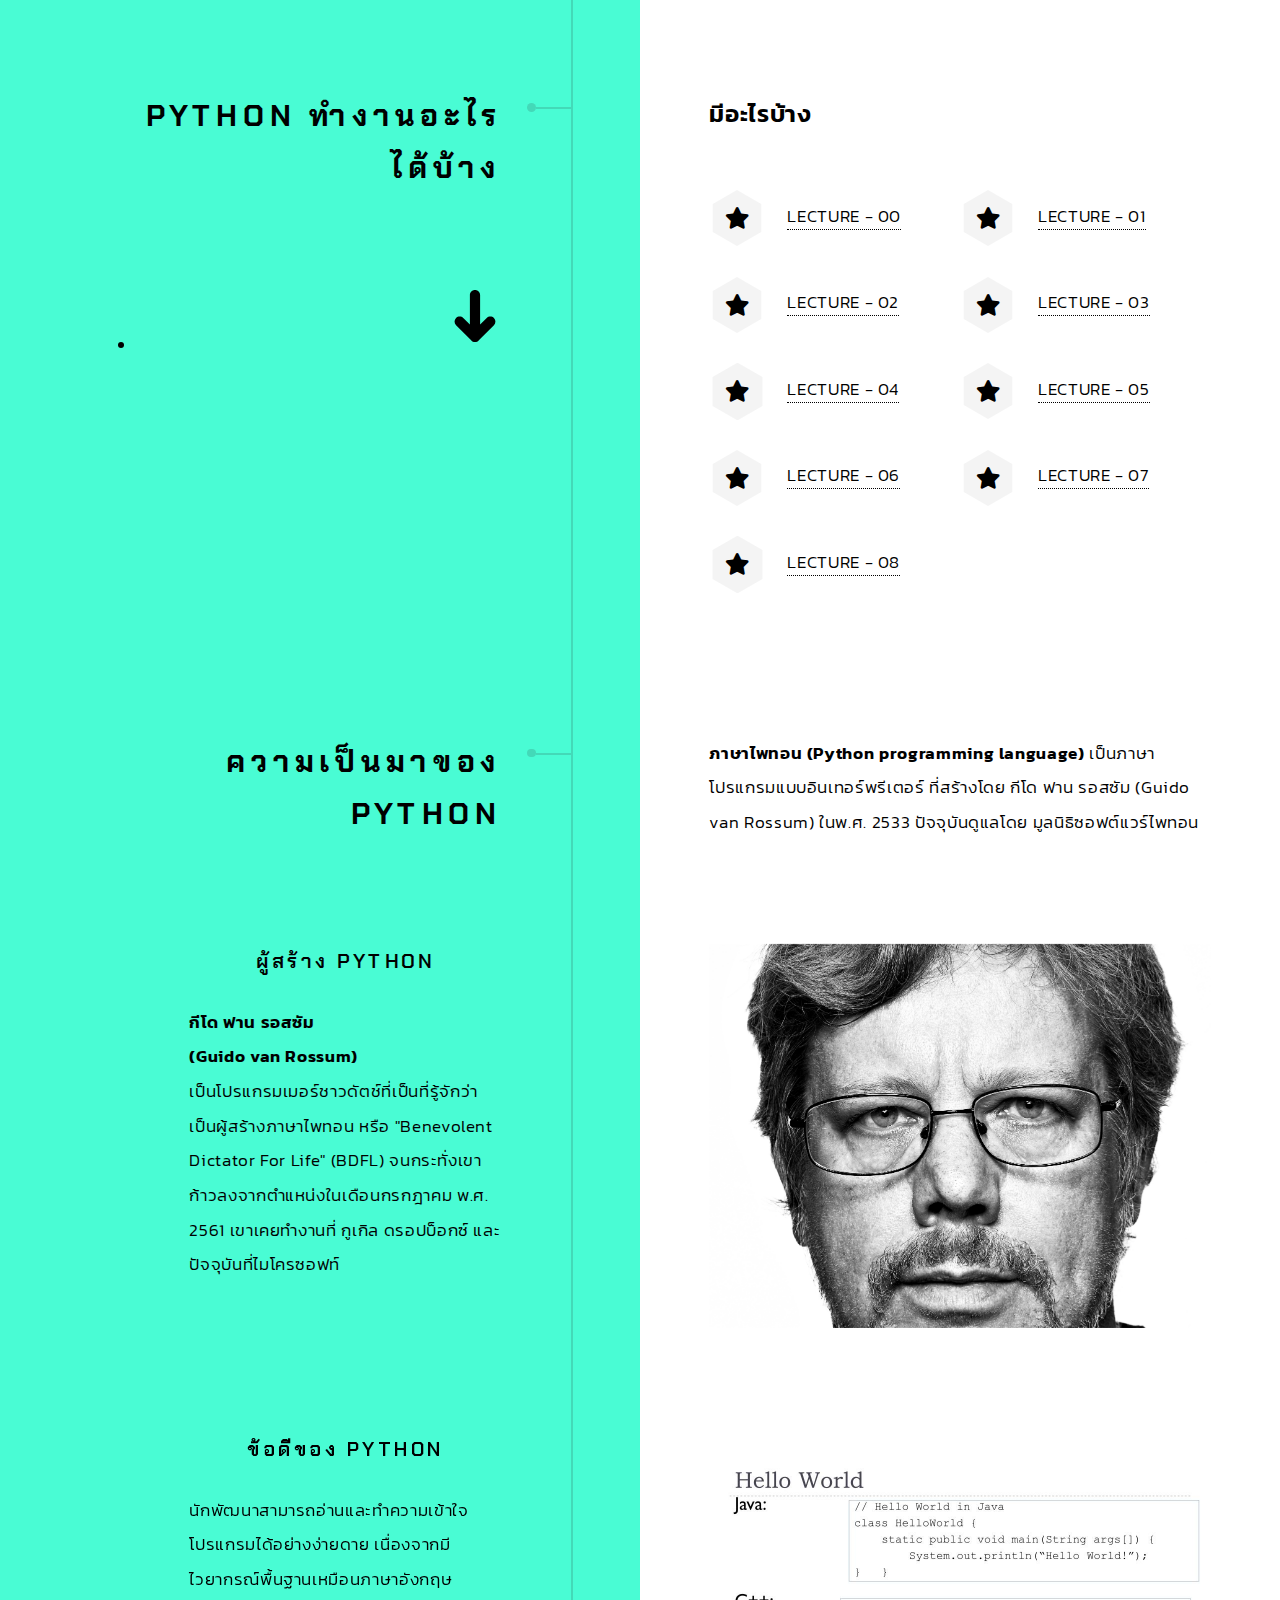
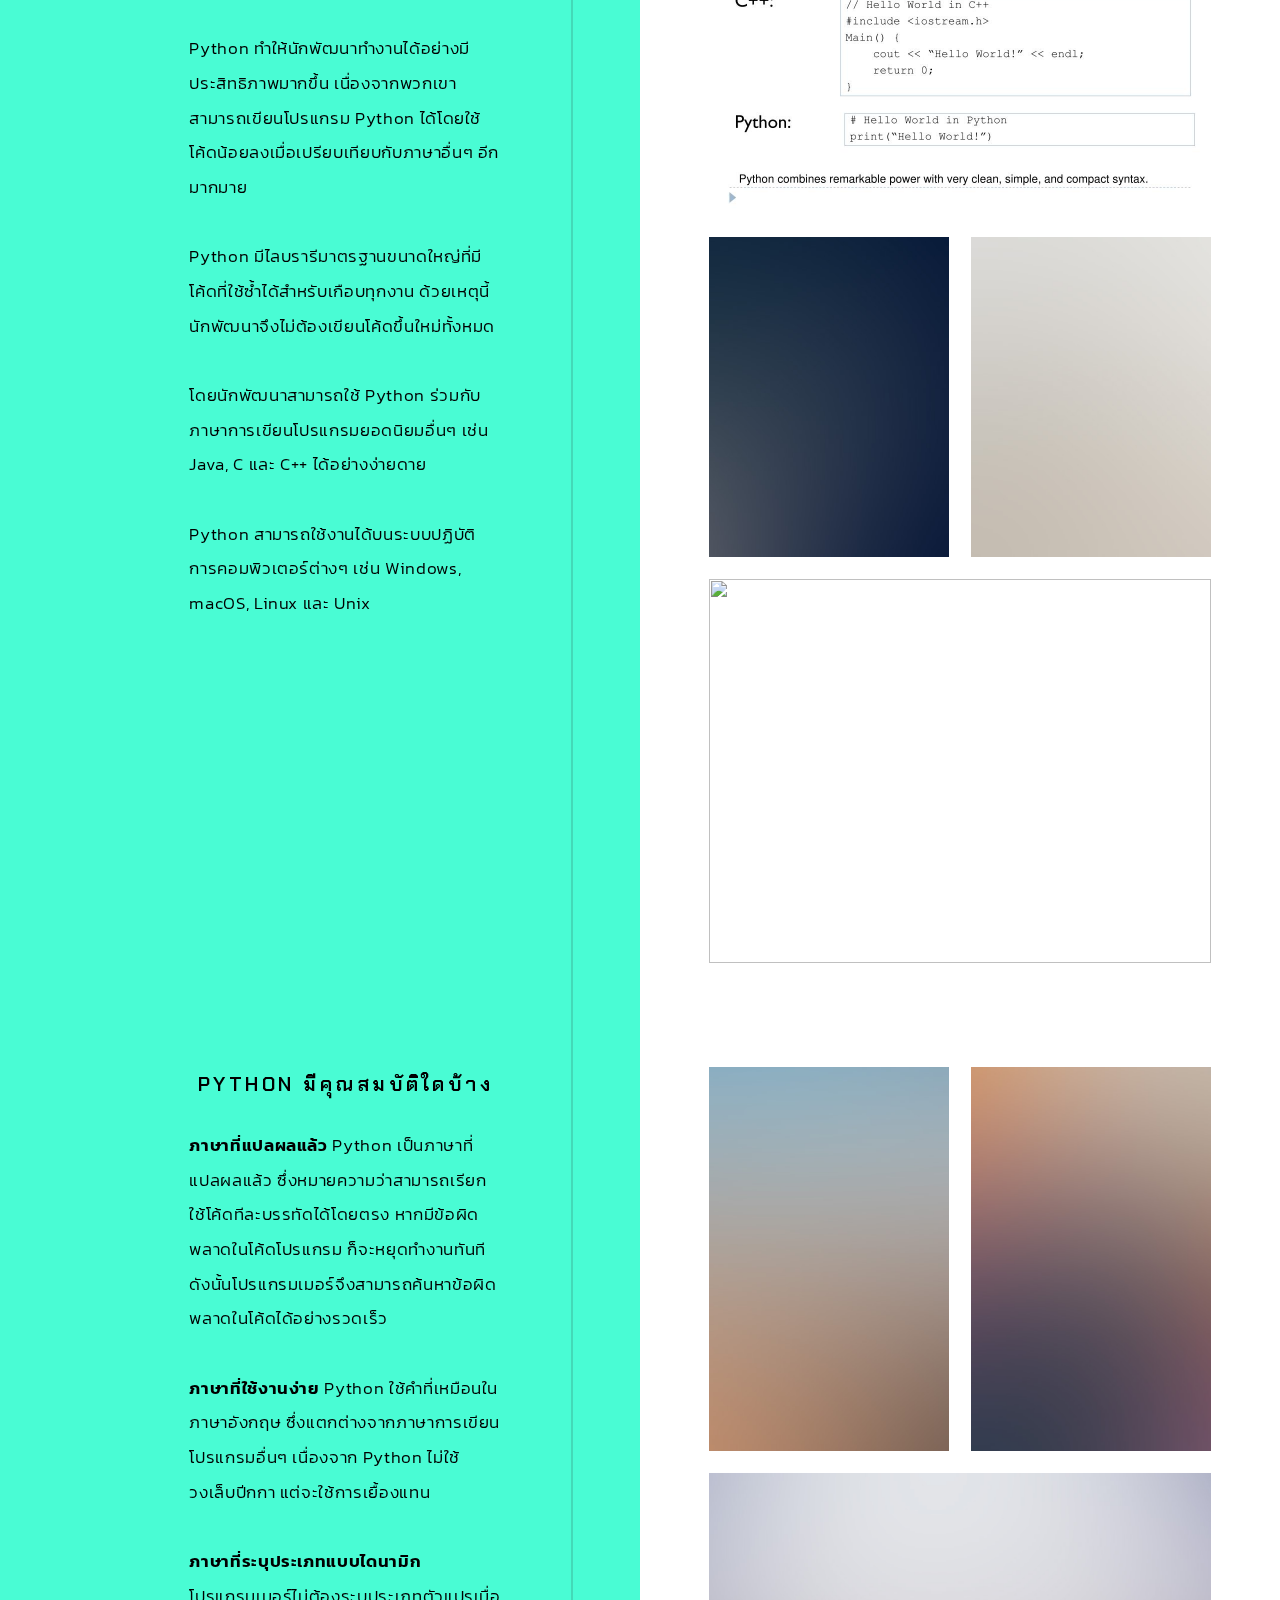
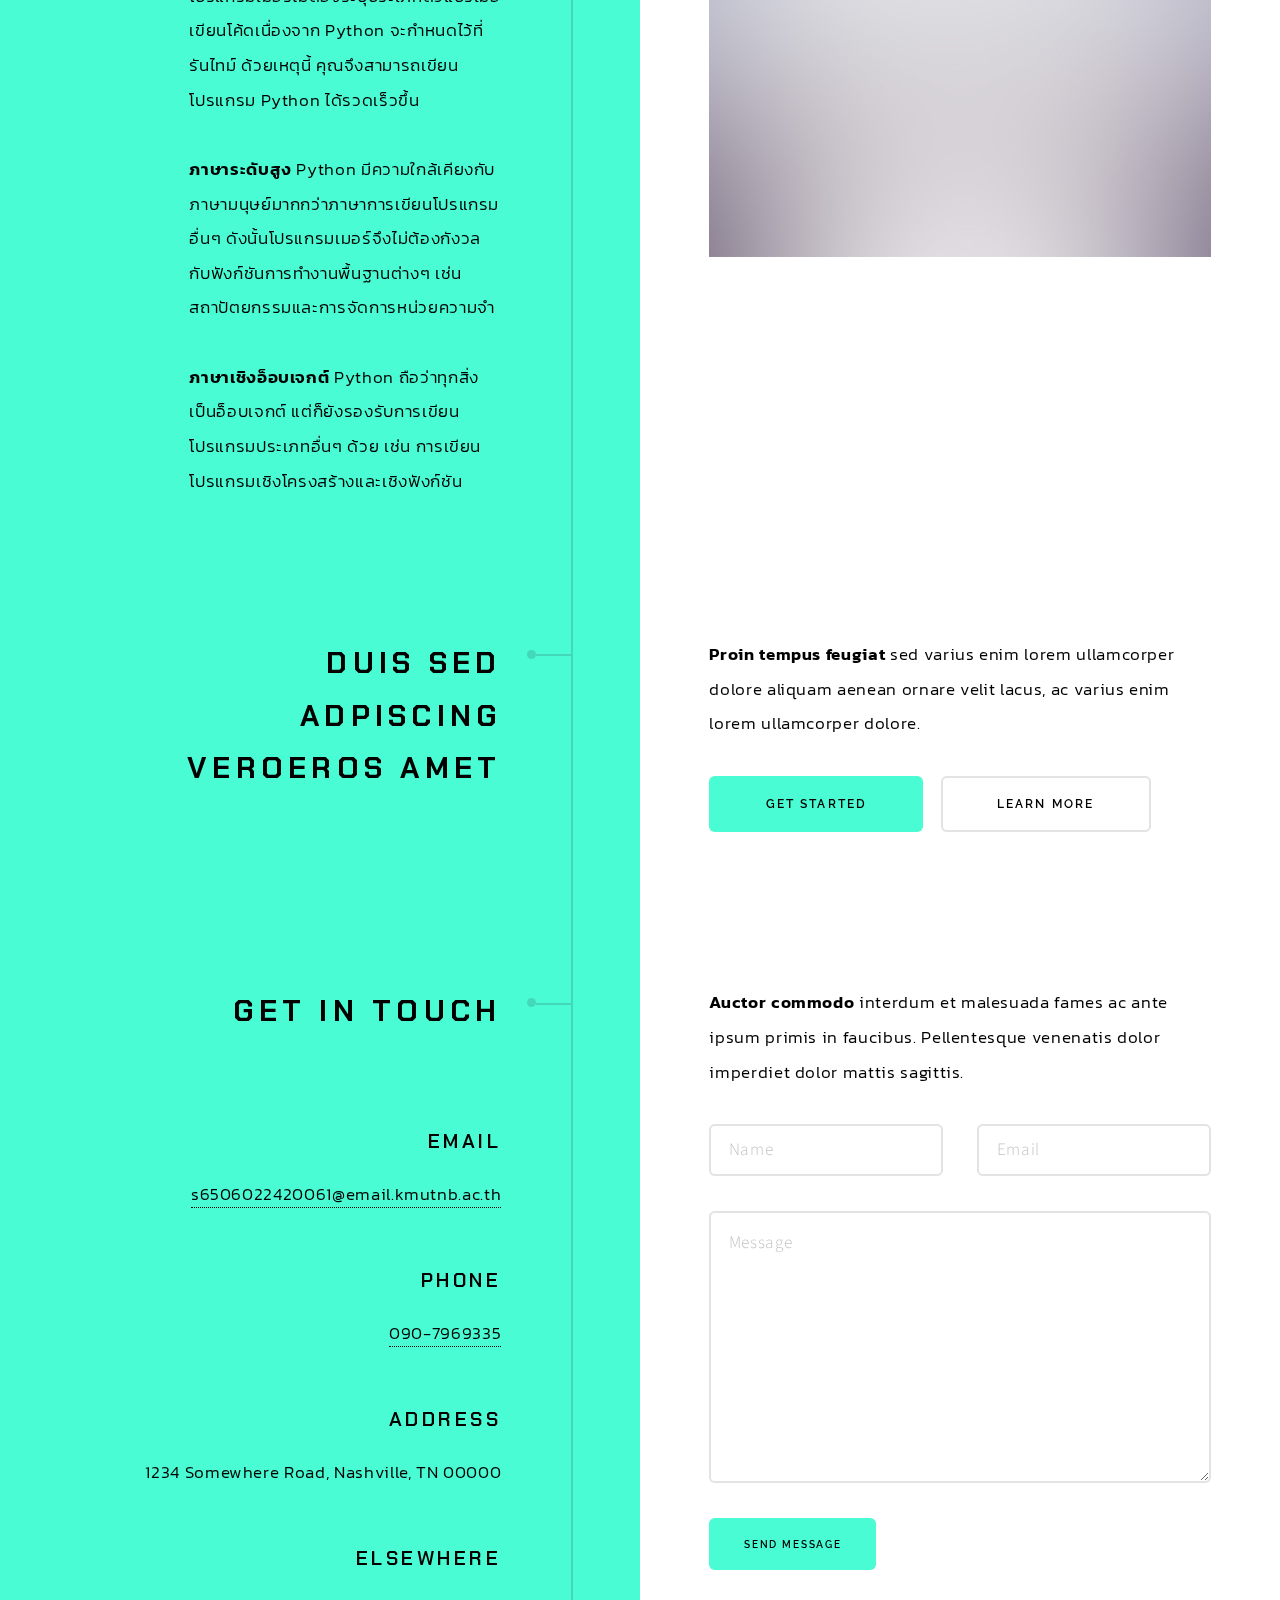
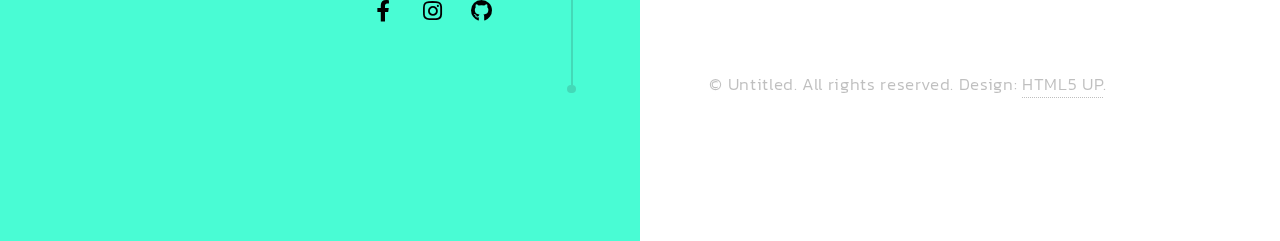
==== commit 5df39482: "new_wb" ====
--- a/index_0.html
+++ b/index_0.html
@@ -78,14 +78,15 @@
 						<div class="content">
 							<p><strong><font size = "5">มีอะไรบ้าง</font></strong></p>
 							<ul class="feature-icons">
-								<li class="icon solid fa-star"><a href="index_1.html">Variabl,Data Type</a></li>
-								<li class="icon solid fa-star"><a href="index_2.html">Selection if-elif-else</a></li>
-								<li class="icon solid fa-star"><a href="index_3.html">Repetition While For</a></li>
-								<li class="icon solid fa-star"><a href="index_4.html">String</a></li>
-								<li class="icon solid fa-star"><a href="index_5.html">Functions</a></li>
-								<li class="icon solid fa-star"><a href="index_6.html">Files and Excepuions</a></li>
-								<li class="icon solid fa-star"><a href="index_7.html">List and Tuples</a></li>
-								<li class="icon solid fa-star"><a href="index_8.html">Dictionary and Set</a></li>
+								<li class="icon solid fa-star"><a href="LECTURE - 00.html">LECTURE - 00</a></li>
+								<li class="icon solid fa-star"><a href="LECTURE - 01.html">LECTURE - 01</a></li>
+								<li class="icon solid fa-star"><a href="LECTURE - 02.html">LECTURE - 02</a></li>
+								<li class="icon solid fa-star"><a href="LECTURE - 03.html">LECTURE - 03</a></li>
+								<li class="icon solid fa-star"><a href="LECTURE - 04.html">LECTURE - 04</a></li>
+								<li class="icon solid fa-star"><a href="LECTURE - 05.html">LECTURE - 05</a></li>
+								<li class="icon solid fa-star"><a href="LECTURE - 06.html">LECTURE - 06</a></li>
+								<li class="icon solid fa-star"><a href="LECTURE - 07.html">LECTURE - 07</a></li>
+								<li class="icon solid fa-star"><a href="LECTURE - 08.html">LECTURE - 08</a></li>
 							</ul>
 							
 						</div>
@@ -104,9 +105,9 @@
 							<!-- Section -->
 								<section>
 									<header>
-										<h3><strong>ผู้สร้าง Python</strong></h3>
-										<p><strong>กีโด ฟาน รอสซัม 
-											(Guido van Rossum) </strong>เป็นโปรแกรมเมอร์ชาวดัตช์ที่เป็นที่รู้จักว่าเป็นผู้สร้างภาษาไพทอน 
+										<h3 align = 'center'><strong>ผู้สร้าง Python</strong></h3>
+										<p align = 'left'><strong>กีโด ฟาน รอสซัม 
+											<br>(Guido van Rossum)</strong><br>เป็นโปรแกรมเมอร์ชาวดัตช์ที่เป็นที่รู้จักว่าเป็นผู้สร้างภาษาไพทอน 
 											หรือ "Benevolent Dictator For Life" (BDFL) จนกระทั่งเขาก้าวลงจากตำแหน่งในเดือนกรกฎาคม 
 											พ.ศ. 2561 เขาเคยทำงานที่ กูเกิล ดรอปบ็อกซ์ และปัจจุบันที่ไมโครซอฟท์</p>
 										
@@ -122,13 +123,13 @@
 							<!-- Section -->
 								<section>
 									<header>
-										<h3>ข้อดีของ Python</h3>
-										<p>นักพัฒนาสามารถอ่านและทำความเข้าใจโปรแกรมได้อย่างง่ายดาย เนื่องจากมีไวยากรณ์พื้นฐานเหมือนภาษาอังกฤษ</p>
-										<p>Python ทำให้นักพัฒนาทำงานได้อย่างมีประสิทธิภาพมากขึ้น เนื่องจากพวกเขาสามารถเขียนโปรแกรม Python 
+										<h3 align = 'center'>ข้อดีของ Python</h3>
+										<p align = 'left'>นักพัฒนาสามารถอ่านและทำความเข้าใจโปรแกรมได้อย่างง่ายดาย เนื่องจากมีไวยากรณ์พื้นฐานเหมือนภาษาอังกฤษ</p>
+										<p align = 'left'>Python ทำให้นักพัฒนาทำงานได้อย่างมีประสิทธิภาพมากขึ้น เนื่องจากพวกเขาสามารถเขียนโปรแกรม Python 
 											ได้โดยใช้โค้ดน้อยลงเมื่อเปรียบเทียบกับภาษาอื่นๆ อีกมากมาย</p>
-										<p>Python มีไลบรารีมาตรฐานขนาดใหญ่ที่มีโค้ดที่ใช้ซ้ำได้สำหรับเกือบทุกงาน ด้วยเหตุนี้ นักพัฒนาจึงไม่ต้องเขียนโค้ดขึ้นใหม่ทั้งหมด</p>
-										<p>โดยนักพัฒนาสามารถใช้ Python ร่วมกับภาษาการเขียนโปรแกรมยอดนิยมอื่นๆ เช่น Java, C และ C++ ได้อย่างง่ายดาย</p>
-										<p>Python สามารถใช้งานได้บนระบบปฏิบัติการคอมพิวเตอร์ต่างๆ เช่น Windows, macOS, Linux และ Unix</p>
+										<p align = 'left'>Python มีไลบรารีมาตรฐานขนาดใหญ่ที่มีโค้ดที่ใช้ซ้ำได้สำหรับเกือบทุกงาน ด้วยเหตุนี้ นักพัฒนาจึงไม่ต้องเขียนโค้ดขึ้นใหม่ทั้งหมด</p>
+										<p align = 'left'>โดยนักพัฒนาสามารถใช้ Python ร่วมกับภาษาการเขียนโปรแกรมยอดนิยมอื่นๆ เช่น Java, C และ C++ ได้อย่างง่ายดาย</p>
+										<p align = 'left'>Python สามารถใช้งานได้บนระบบปฏิบัติการคอมพิวเตอร์ต่างๆ เช่น Windows, macOS, Linux และ Unix</p>
 									</header>
 									<div class="content">
 										<div class="gallery">
@@ -143,17 +144,17 @@
 							<!-- Section -->
 								<section>
 									<header>
-										<h3>Python มีคุณสมบัติใดบ้าง</h3>
-										<p><strong>ภาษาที่แปลผลแล้ว</strong> Python เป็นภาษาที่แปลผลแล้ว 
+										<h3 align = 'center'>Python มีคุณสมบัติใดบ้าง</h3>
+										<p align = 'left'><strong>ภาษาที่แปลผลแล้ว</strong> Python เป็นภาษาที่แปลผลแล้ว 
 											ซึ่งหมายความว่าสามารถเรียกใช้โค้ดทีละบรรทัดได้โดยตรง หากมีข้อผิดพลาดในโค้ดโปรแกรม 
 											ก็จะหยุดทำงานทันที ดังนั้นโปรแกรมเมอร์จึงสามารถค้นหาข้อผิดพลาดในโค้ดได้อย่างรวดเร็ว</p>
-										<p><strong>ภาษาที่ใช้งานง่าย</strong> Python ใช้คำที่เหมือนในภาษาอังกฤษ ซึ่งแตกต่างจากภาษาการเขียนโปรแกรมอื่นๆ 
+										<p align = 'left'><strong>ภาษาที่ใช้งานง่าย</strong> Python ใช้คำที่เหมือนในภาษาอังกฤษ ซึ่งแตกต่างจากภาษาการเขียนโปรแกรมอื่นๆ 
 											เนื่องจาก Python ไม่ใช้วงเล็บปีกกา แต่จะใช้การเยื้องแทน </p>
-										<p><strong>ภาษาที่ระบุประเภทแบบไดนามิก</strong> โปรแกรมเมอร์ไม่ต้องระบุประเภทตัวแปรเมื่อเขียนโค้ดเนื่องจาก 
+										<p align = 'left'><strong>ภาษาที่ระบุประเภทแบบไดนามิก</strong> โปรแกรมเมอร์ไม่ต้องระบุประเภทตัวแปรเมื่อเขียนโค้ดเนื่องจาก 
 											Python จะกำหนดไว้ที่รันไทม์ ด้วยเหตุนี้ คุณจึงสามารถเขียนโปรแกรม Python ได้รวดเร็วขึ้น </p>
-										<p><strong>ภาษาระดับสูง</strong> Python มีความใกล้เคียงกับภาษามนุษย์มากกว่าภาษาการเขียนโปรแกรมอื่นๆ 
+										<p align = 'left'><strong>ภาษาระดับสูง</strong> Python มีความใกล้เคียงกับภาษามนุษย์มากกว่าภาษาการเขียนโปรแกรมอื่นๆ 
 											ดังนั้นโปรแกรมเมอร์จึงไม่ต้องกังวลกับฟังก์ชันการทำงานพื้นฐานต่างๆ เช่น สถาปัตยกรรมและการจัดการหน่วยความจำ </p>
-										<p><strong>ภาษาเชิงอ็อบเจกต์</strong> Python ถือว่าทุกสิ่งเป็นอ็อบเจกต์ แต่ก็ยังรองรับการเขียนโปรแกรมประเภทอื่นๆ
+										<p align = 'left'><strong>ภาษาเชิงอ็อบเจกต์</strong> Python ถือว่าทุกสิ่งเป็นอ็อบเจกต์ แต่ก็ยังรองรับการเขียนโปรแกรมประเภทอื่นๆ
 											 ด้วย เช่น การเขียนโปรแกรมเชิงโครงสร้างและเชิงฟังก์ชัน </p>
 									</header>
 									<div class="content">
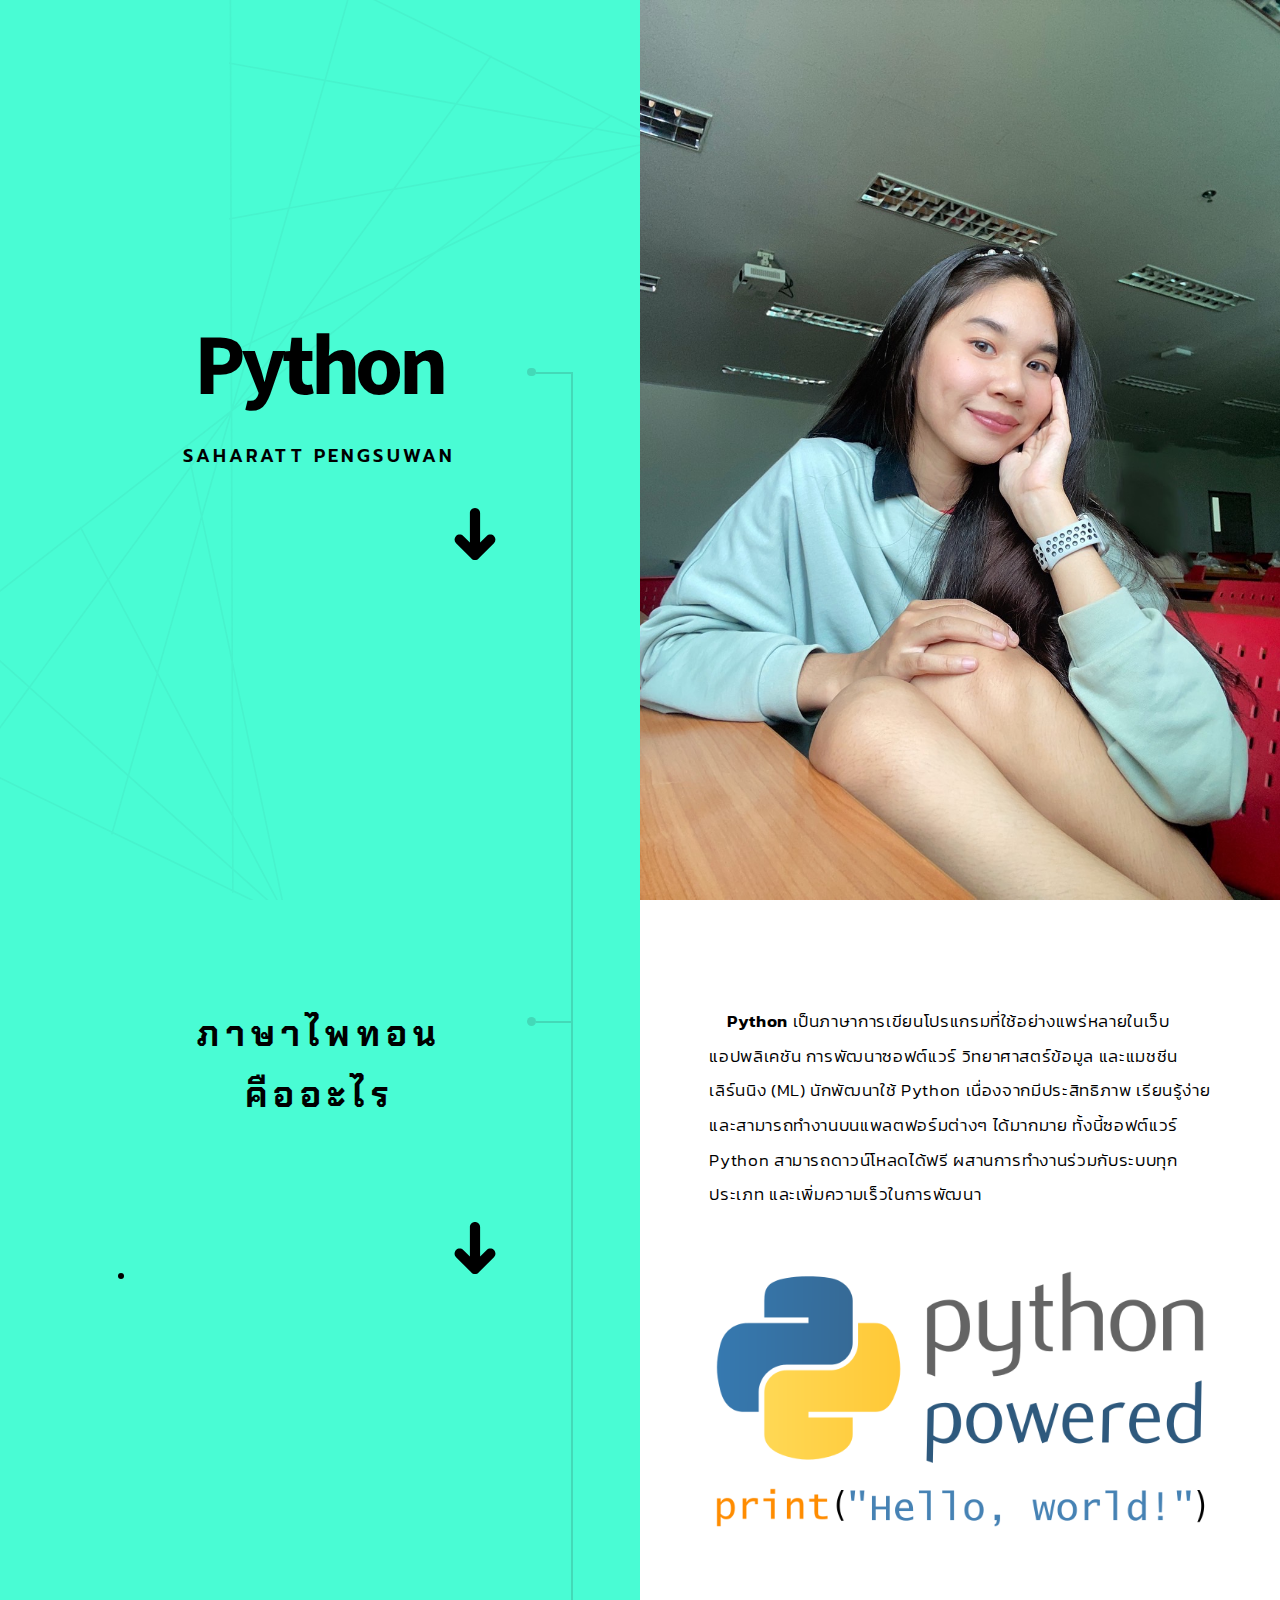
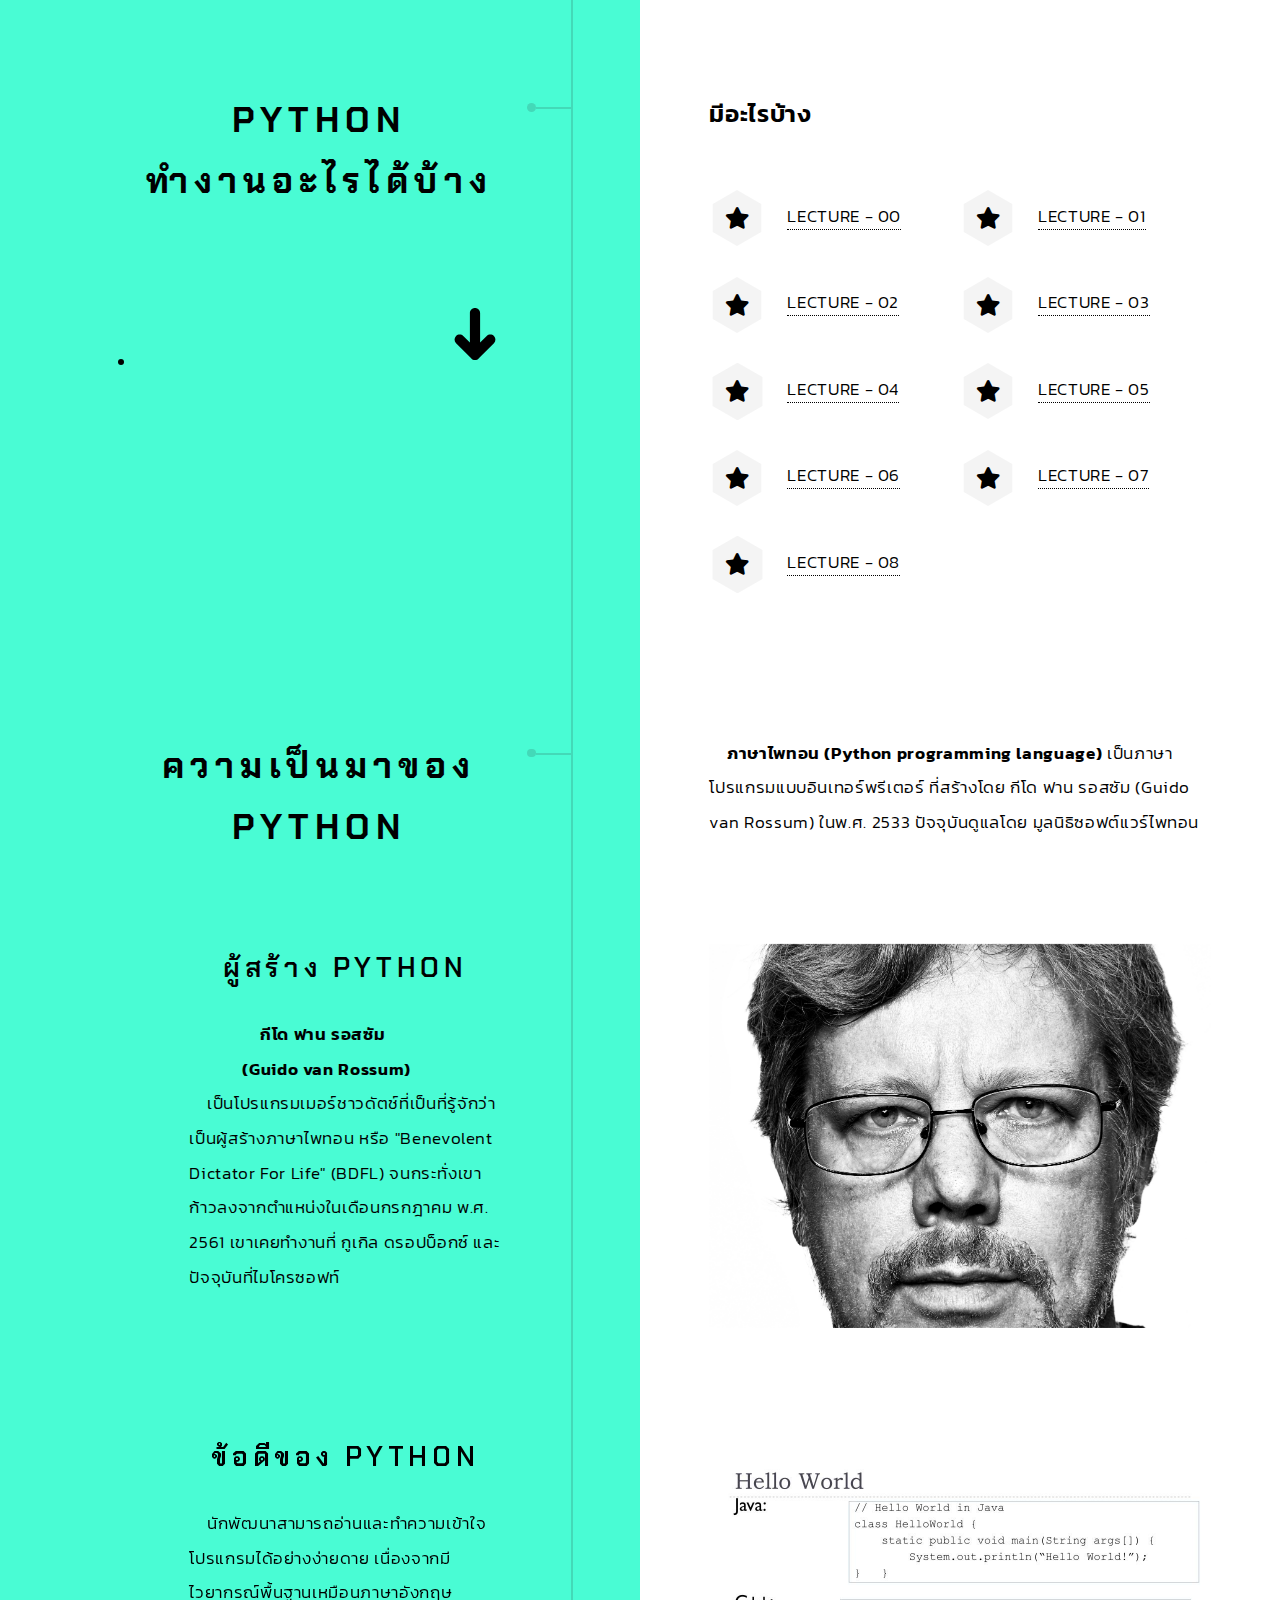
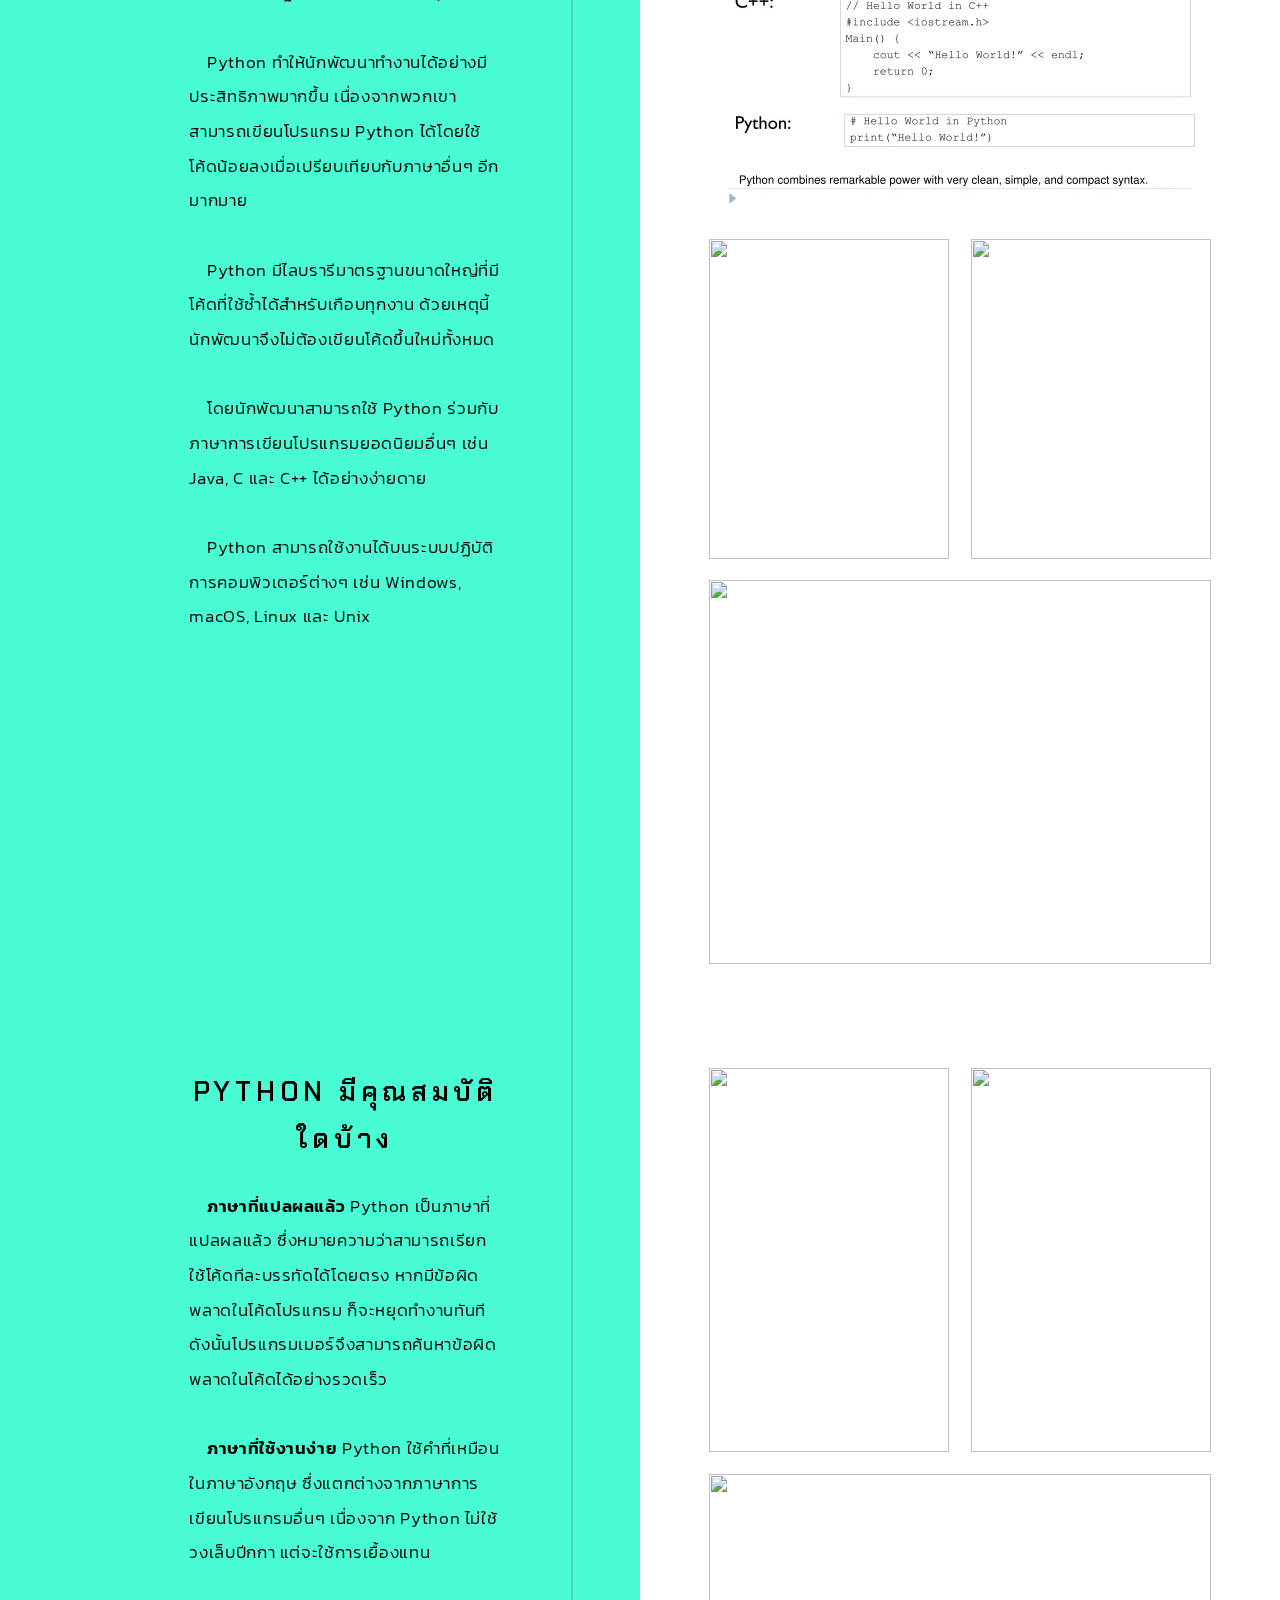
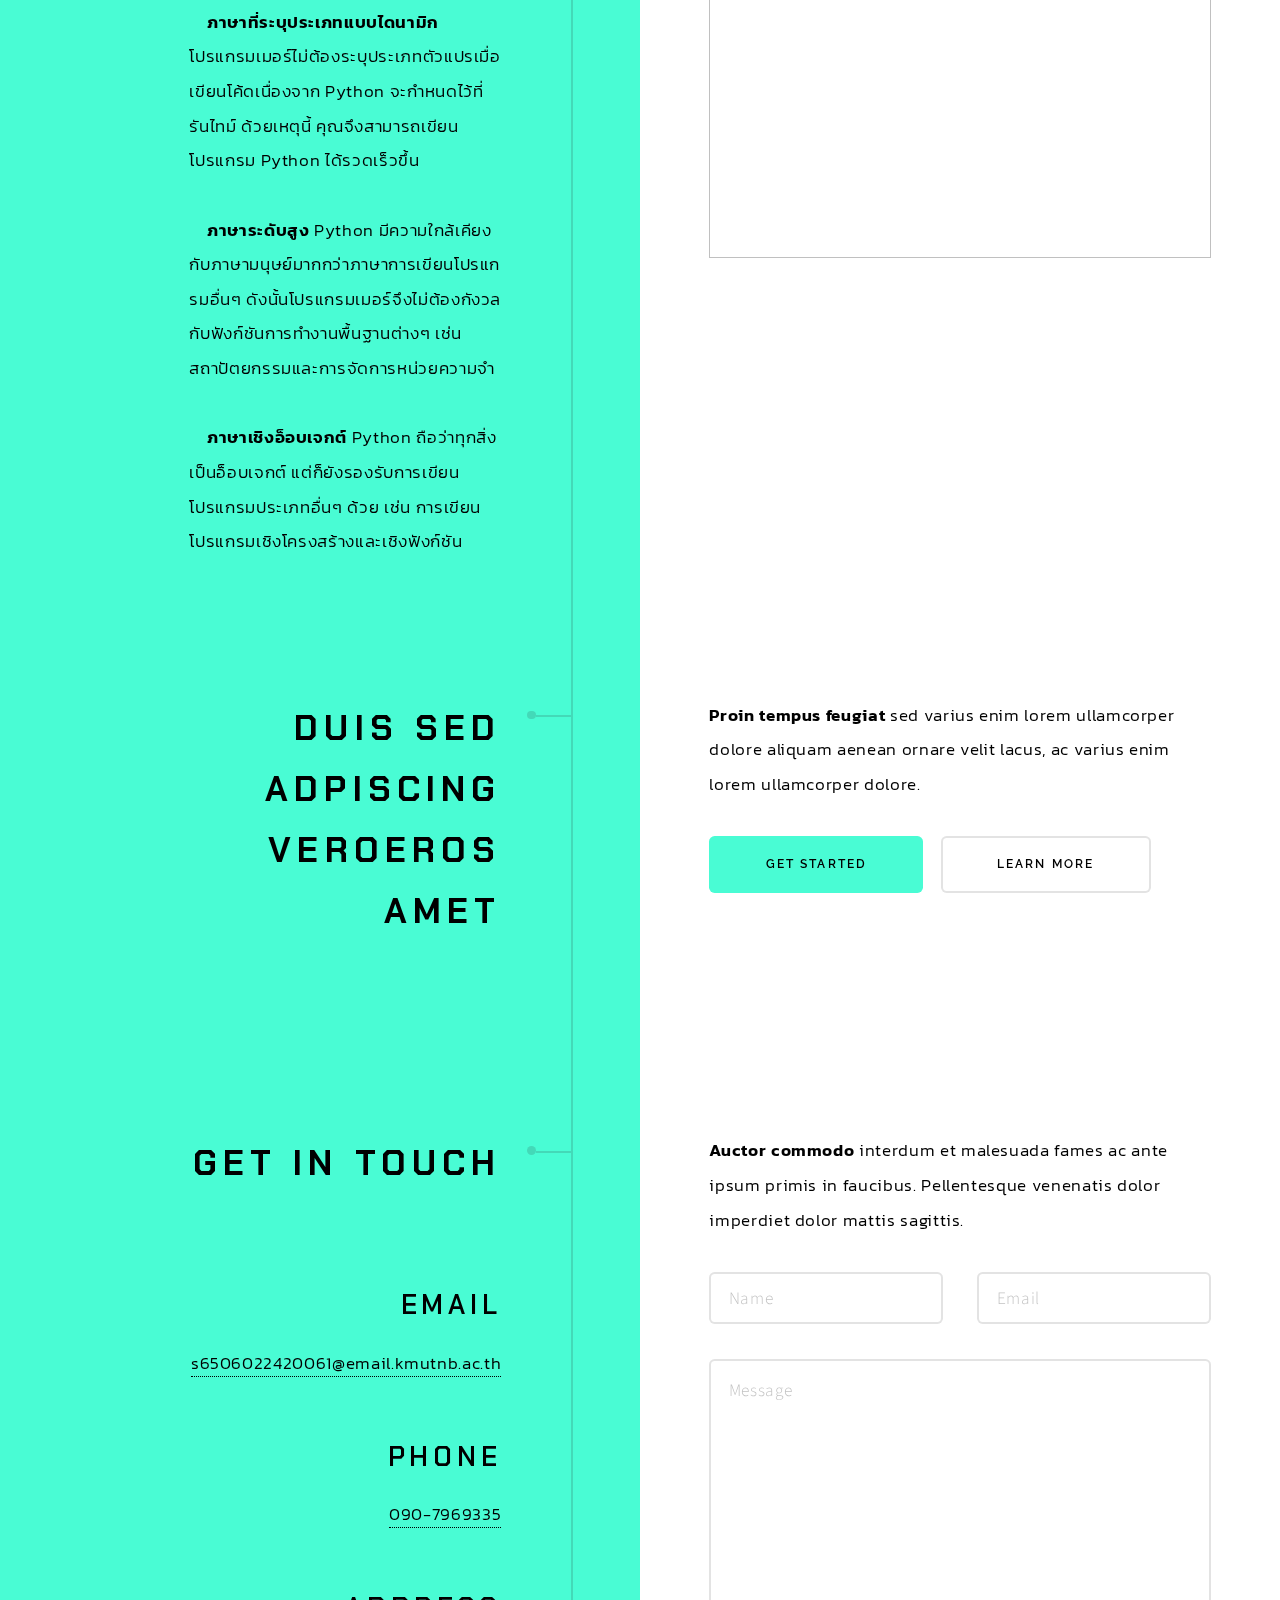
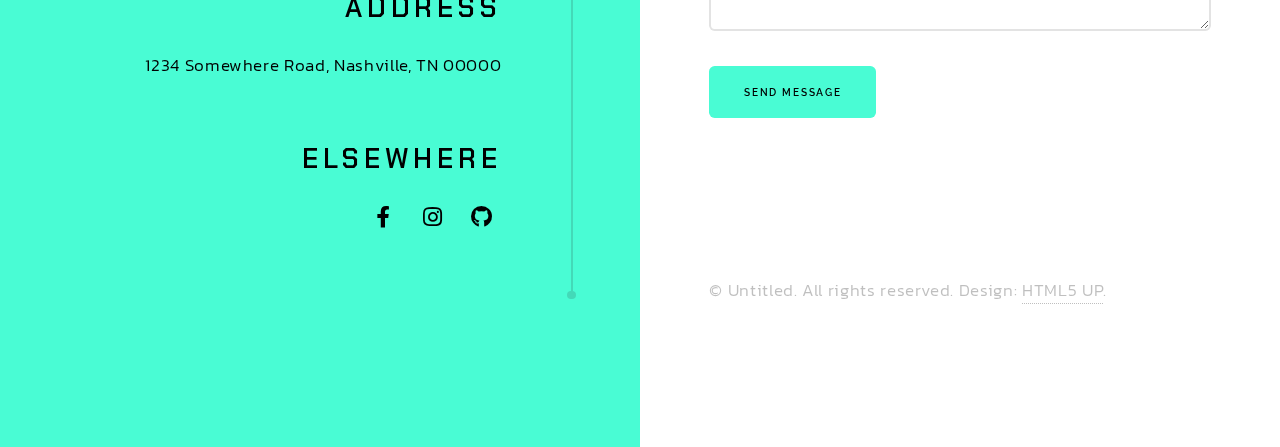
==== commit bd10acc5: "new_web" ====
--- a/index_0.html
+++ b/index_0.html
@@ -20,16 +20,16 @@
 		}
 		h2{
 			font-family: 'Chakra Petch';
-			font-size: 30px;
+			font-size: 35px;
 		}
 		h3{
 			font-family: 'Chakra Petch';
-			font-size: 20px;
+			font-size: 27px;
 			
 		}
 		h4{
 			font-family: Prompt;
-			font-size: 20px;
+			font-size: 18px;
 		}
 		</style>
 
@@ -42,9 +42,9 @@
 				<!-- Intro -->
 					<section class="intro">
 						<header>
-							<h1>Python</h1>
-							<h4>Saharatt Pengsuwan</h4>
-							<a href="https://web.facebook.com/saharat.pingsuwen">@facebook</a> / <a href="https://github.com/SaharattPengsuwan">github</a>
+							<h1 align = 'center'>Python</h1>
+							<h4 align = 'center'>Saharatt Pengsuwan</h4>
+							
 							<ul class="actions">
 								<li><a href="#first" class="arrow scrolly"><span class="label">Next</span></a></li>
 							</ul>
@@ -57,11 +57,11 @@
 				<!-- Section -->
 					<section id="first">
 						<header>
-							<h2>ภาษาไพทอน คืออะไร</h2>
+							<h2 align = 'center'>ภาษาไพทอน <br>คืออะไร</h2>
 							<li><a href="#second" class="arrow scrolly"><span class="label">Next</span></a></li>
 						</header>
 						<div class="content">
-							<p><strong>Python</strong> เป็นภาษาการเขียนโปรแกรมที่ใช้อย่างแพร่หลายในเว็บแอปพลิเคชัน 
+							<p><strong>&emsp;Python</strong> เป็นภาษาการเขียนโปรแกรมที่ใช้อย่างแพร่หลายในเว็บแอปพลิเคชัน 
 								การพัฒนาซอฟต์แวร์ วิทยาศาสตร์ข้อมูล และแมชชีนเลิร์นนิง (ML) นักพัฒนาใช้ Python เนื่องจากมีประสิทธิภาพ 
 								เรียนรู้ง่าย และสามารถทำงานบนแพลตฟอร์มต่างๆ ได้มากมาย ทั้งนี้ซอฟต์แวร์ Python สามารถดาวน์โหลดได้ฟรี 
 								ผสานการทำงานร่วมกับระบบทุกประเภท และเพิ่มความเร็วในการพัฒนา</p>
@@ -72,7 +72,7 @@
 				<!-- Section -->
 					<section id="second">
 						<header>
-							<h2>Python ทำงานอะไรได้บ้าง    </h2>
+							<h2 align = 'center'>Python <br>ทำงานอะไรได้บ้าง    </h2>
 							<li><a href="#third" class="arrow scrolly"><span class="label">Next</span></a></li>
 						</header>
 						<div class="content">
@@ -95,10 +95,10 @@
 				<!-- Section -->
 					<section id="third">
 						<header>
-							<h2>ความเป็นมาของ Python</h2>
-						</header>
-						<div class="content">
-							<p><strong>ภาษาไพทอน (Python programming language)</strong> 
+							<h2 align = 'center'>ความเป็นมาของ Python</h2>
+						</header>
+						<div class="content">
+							<p><strong>&emsp;ภาษาไพทอน (Python programming language)</strong> 
 								เป็นภาษาโปรแกรมแบบอินเทอร์พรีเตอร์ ที่สร้างโดย กีโด ฟาน รอสซัม (Guido van Rossum) 
 								ในพ.ศ. 2533 ปัจจุบันดูแลโดย มูลนิธิซอฟต์แวร์ไพทอน</p>
 
@@ -106,8 +106,8 @@
 								<section>
 									<header>
 										<h3 align = 'center'><strong>ผู้สร้าง Python</strong></h3>
-										<p align = 'left'><strong>กีโด ฟาน รอสซัม 
-											<br>(Guido van Rossum)</strong><br>เป็นโปรแกรมเมอร์ชาวดัตช์ที่เป็นที่รู้จักว่าเป็นผู้สร้างภาษาไพทอน 
+										<p align = 'left'><strong>&emsp;&emsp;&emsp;&emsp;กีโด ฟาน รอสซัม 
+											<br>&emsp;&emsp;&emsp;(Guido van Rossum)</strong><br>&emsp;เป็นโปรแกรมเมอร์ชาวดัตช์ที่เป็นที่รู้จักว่าเป็นผู้สร้างภาษาไพทอน 
 											หรือ "Benevolent Dictator For Life" (BDFL) จนกระทั่งเขาก้าวลงจากตำแหน่งในเดือนกรกฎาคม 
 											พ.ศ. 2561 เขาเคยทำงานที่ กูเกิล ดรอปบ็อกซ์ และปัจจุบันที่ไมโครซอฟท์</p>
 										
@@ -124,12 +124,12 @@
 								<section>
 									<header>
 										<h3 align = 'center'>ข้อดีของ Python</h3>
-										<p align = 'left'>นักพัฒนาสามารถอ่านและทำความเข้าใจโปรแกรมได้อย่างง่ายดาย เนื่องจากมีไวยากรณ์พื้นฐานเหมือนภาษาอังกฤษ</p>
-										<p align = 'left'>Python ทำให้นักพัฒนาทำงานได้อย่างมีประสิทธิภาพมากขึ้น เนื่องจากพวกเขาสามารถเขียนโปรแกรม Python 
+										<p align = 'left'>&emsp;นักพัฒนาสามารถอ่านและทำความเข้าใจโปรแกรมได้อย่างง่ายดาย เนื่องจากมีไวยากรณ์พื้นฐานเหมือนภาษาอังกฤษ</p>
+										<p align = 'left'>&emsp;Python ทำให้นักพัฒนาทำงานได้อย่างมีประสิทธิภาพมากขึ้น เนื่องจากพวกเขาสามารถเขียนโปรแกรม Python 
 											ได้โดยใช้โค้ดน้อยลงเมื่อเปรียบเทียบกับภาษาอื่นๆ อีกมากมาย</p>
-										<p align = 'left'>Python มีไลบรารีมาตรฐานขนาดใหญ่ที่มีโค้ดที่ใช้ซ้ำได้สำหรับเกือบทุกงาน ด้วยเหตุนี้ นักพัฒนาจึงไม่ต้องเขียนโค้ดขึ้นใหม่ทั้งหมด</p>
-										<p align = 'left'>โดยนักพัฒนาสามารถใช้ Python ร่วมกับภาษาการเขียนโปรแกรมยอดนิยมอื่นๆ เช่น Java, C และ C++ ได้อย่างง่ายดาย</p>
-										<p align = 'left'>Python สามารถใช้งานได้บนระบบปฏิบัติการคอมพิวเตอร์ต่างๆ เช่น Windows, macOS, Linux และ Unix</p>
+										<p align = 'left'>&emsp;Python มีไลบรารีมาตรฐานขนาดใหญ่ที่มีโค้ดที่ใช้ซ้ำได้สำหรับเกือบทุกงาน ด้วยเหตุนี้ นักพัฒนาจึงไม่ต้องเขียนโค้ดขึ้นใหม่ทั้งหมด</p>
+										<p align = 'left'>&emsp;โดยนักพัฒนาสามารถใช้ Python ร่วมกับภาษาการเขียนโปรแกรมยอดนิยมอื่นๆ เช่น Java, C และ C++ ได้อย่างง่ายดาย</p>
+										<p align = 'left'>&emsp;Python สามารถใช้งานได้บนระบบปฏิบัติการคอมพิวเตอร์ต่างๆ เช่น Windows, macOS, Linux และ Unix</p>
 									</header>
 									<div class="content">
 										<div class="gallery">
@@ -145,16 +145,16 @@
 								<section>
 									<header>
 										<h3 align = 'center'>Python มีคุณสมบัติใดบ้าง</h3>
-										<p align = 'left'><strong>ภาษาที่แปลผลแล้ว</strong> Python เป็นภาษาที่แปลผลแล้ว 
+										<p align = 'left'>&emsp;<strong>ภาษาที่แปลผลแล้ว</strong> Python เป็นภาษาที่แปลผลแล้ว 
 											ซึ่งหมายความว่าสามารถเรียกใช้โค้ดทีละบรรทัดได้โดยตรง หากมีข้อผิดพลาดในโค้ดโปรแกรม 
 											ก็จะหยุดทำงานทันที ดังนั้นโปรแกรมเมอร์จึงสามารถค้นหาข้อผิดพลาดในโค้ดได้อย่างรวดเร็ว</p>
-										<p align = 'left'><strong>ภาษาที่ใช้งานง่าย</strong> Python ใช้คำที่เหมือนในภาษาอังกฤษ ซึ่งแตกต่างจากภาษาการเขียนโปรแกรมอื่นๆ 
+										<p align = 'left'>&emsp;<strong>ภาษาที่ใช้งานง่าย</strong> Python ใช้คำที่เหมือนในภาษาอังกฤษ ซึ่งแตกต่างจากภาษาการเขียนโปรแกรมอื่นๆ 
 											เนื่องจาก Python ไม่ใช้วงเล็บปีกกา แต่จะใช้การเยื้องแทน </p>
-										<p align = 'left'><strong>ภาษาที่ระบุประเภทแบบไดนามิก</strong> โปรแกรมเมอร์ไม่ต้องระบุประเภทตัวแปรเมื่อเขียนโค้ดเนื่องจาก 
+										<p align = 'left'>&emsp;<strong>ภาษาที่ระบุประเภทแบบไดนามิก</strong> โปรแกรมเมอร์ไม่ต้องระบุประเภทตัวแปรเมื่อเขียนโค้ดเนื่องจาก 
 											Python จะกำหนดไว้ที่รันไทม์ ด้วยเหตุนี้ คุณจึงสามารถเขียนโปรแกรม Python ได้รวดเร็วขึ้น </p>
-										<p align = 'left'><strong>ภาษาระดับสูง</strong> Python มีความใกล้เคียงกับภาษามนุษย์มากกว่าภาษาการเขียนโปรแกรมอื่นๆ 
+										<p align = 'left'>&emsp;<strong>ภาษาระดับสูง</strong> Python มีความใกล้เคียงกับภาษามนุษย์มากกว่าภาษาการเขียนโปรแกรมอื่นๆ 
 											ดังนั้นโปรแกรมเมอร์จึงไม่ต้องกังวลกับฟังก์ชันการทำงานพื้นฐานต่างๆ เช่น สถาปัตยกรรมและการจัดการหน่วยความจำ </p>
-										<p align = 'left'><strong>ภาษาเชิงอ็อบเจกต์</strong> Python ถือว่าทุกสิ่งเป็นอ็อบเจกต์ แต่ก็ยังรองรับการเขียนโปรแกรมประเภทอื่นๆ
+										<p align = 'left'>&emsp;<strong>ภาษาเชิงอ็อบเจกต์</strong> Python ถือว่าทุกสิ่งเป็นอ็อบเจกต์ แต่ก็ยังรองรับการเขียนโปรแกรมประเภทอื่นๆ
 											 ด้วย เช่น การเขียนโปรแกรมเชิงโครงสร้างและเชิงฟังก์ชัน </p>
 									</header>
 									<div class="content">
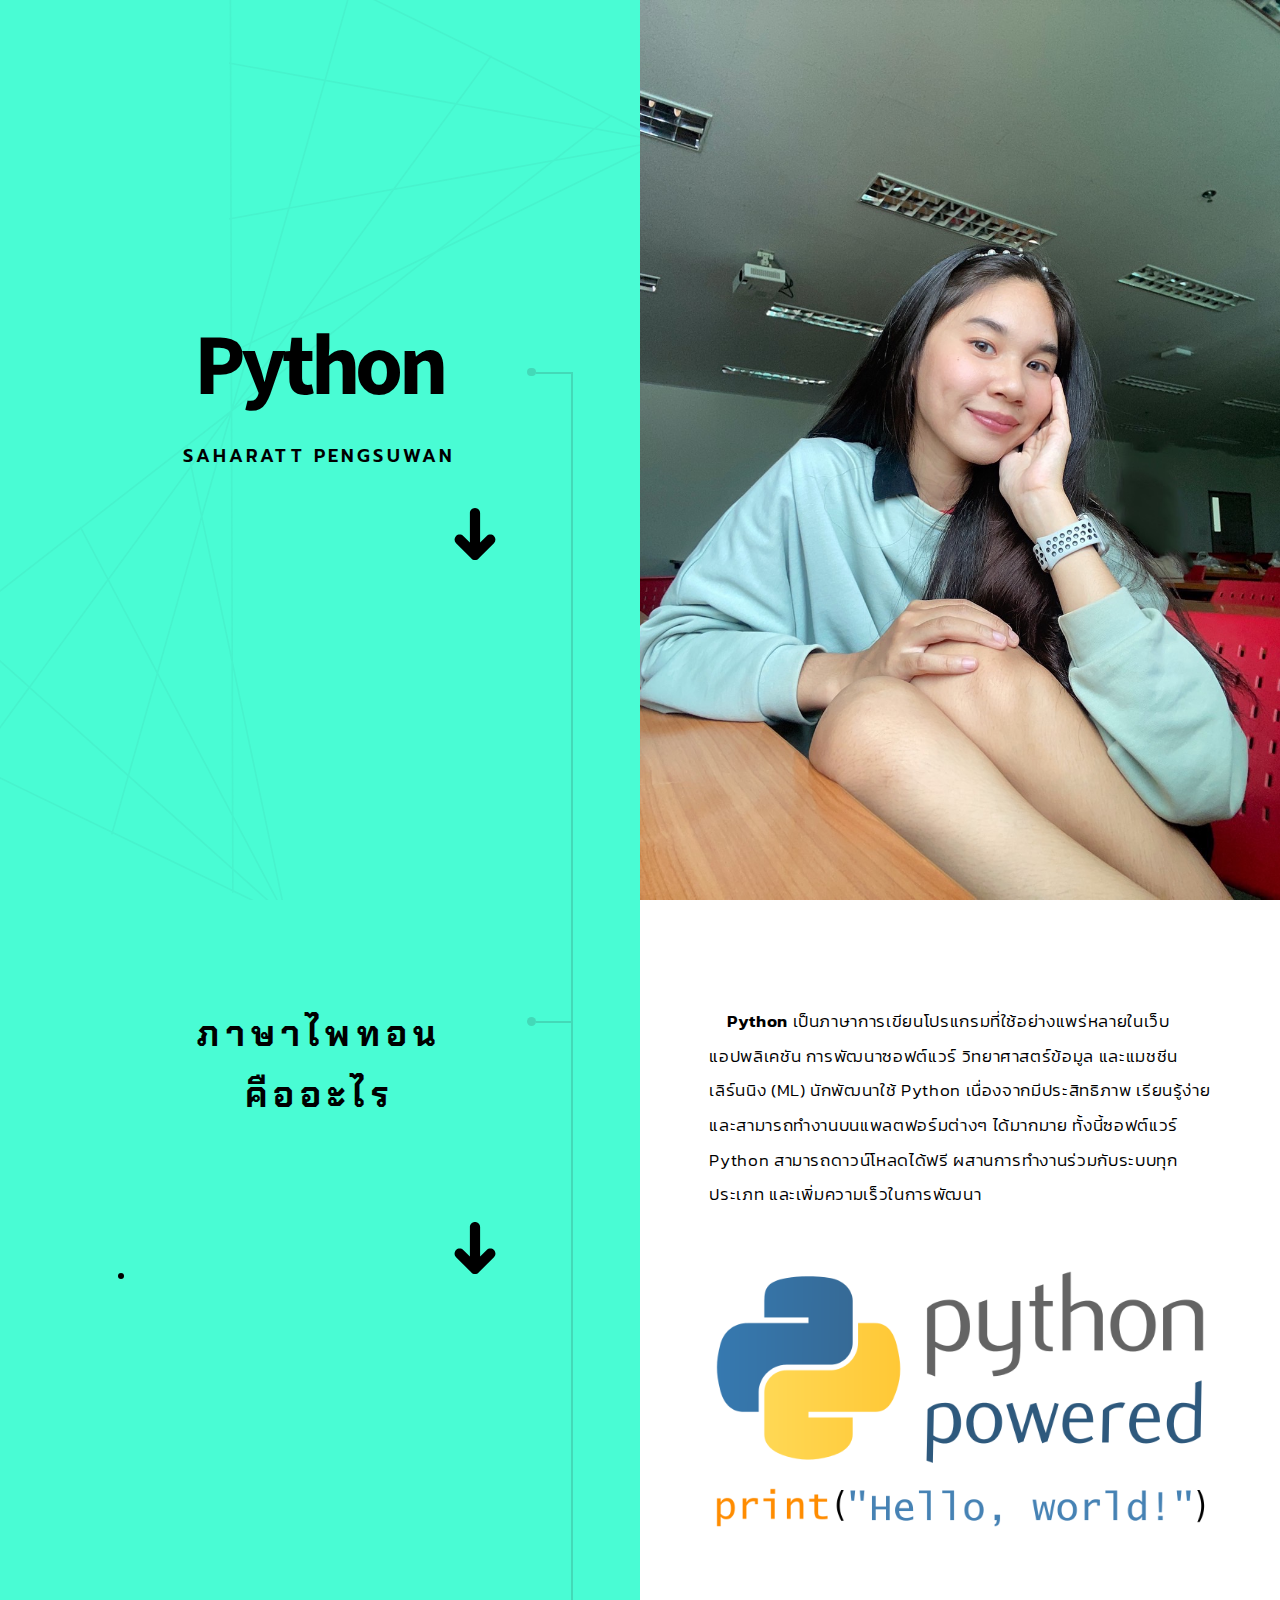
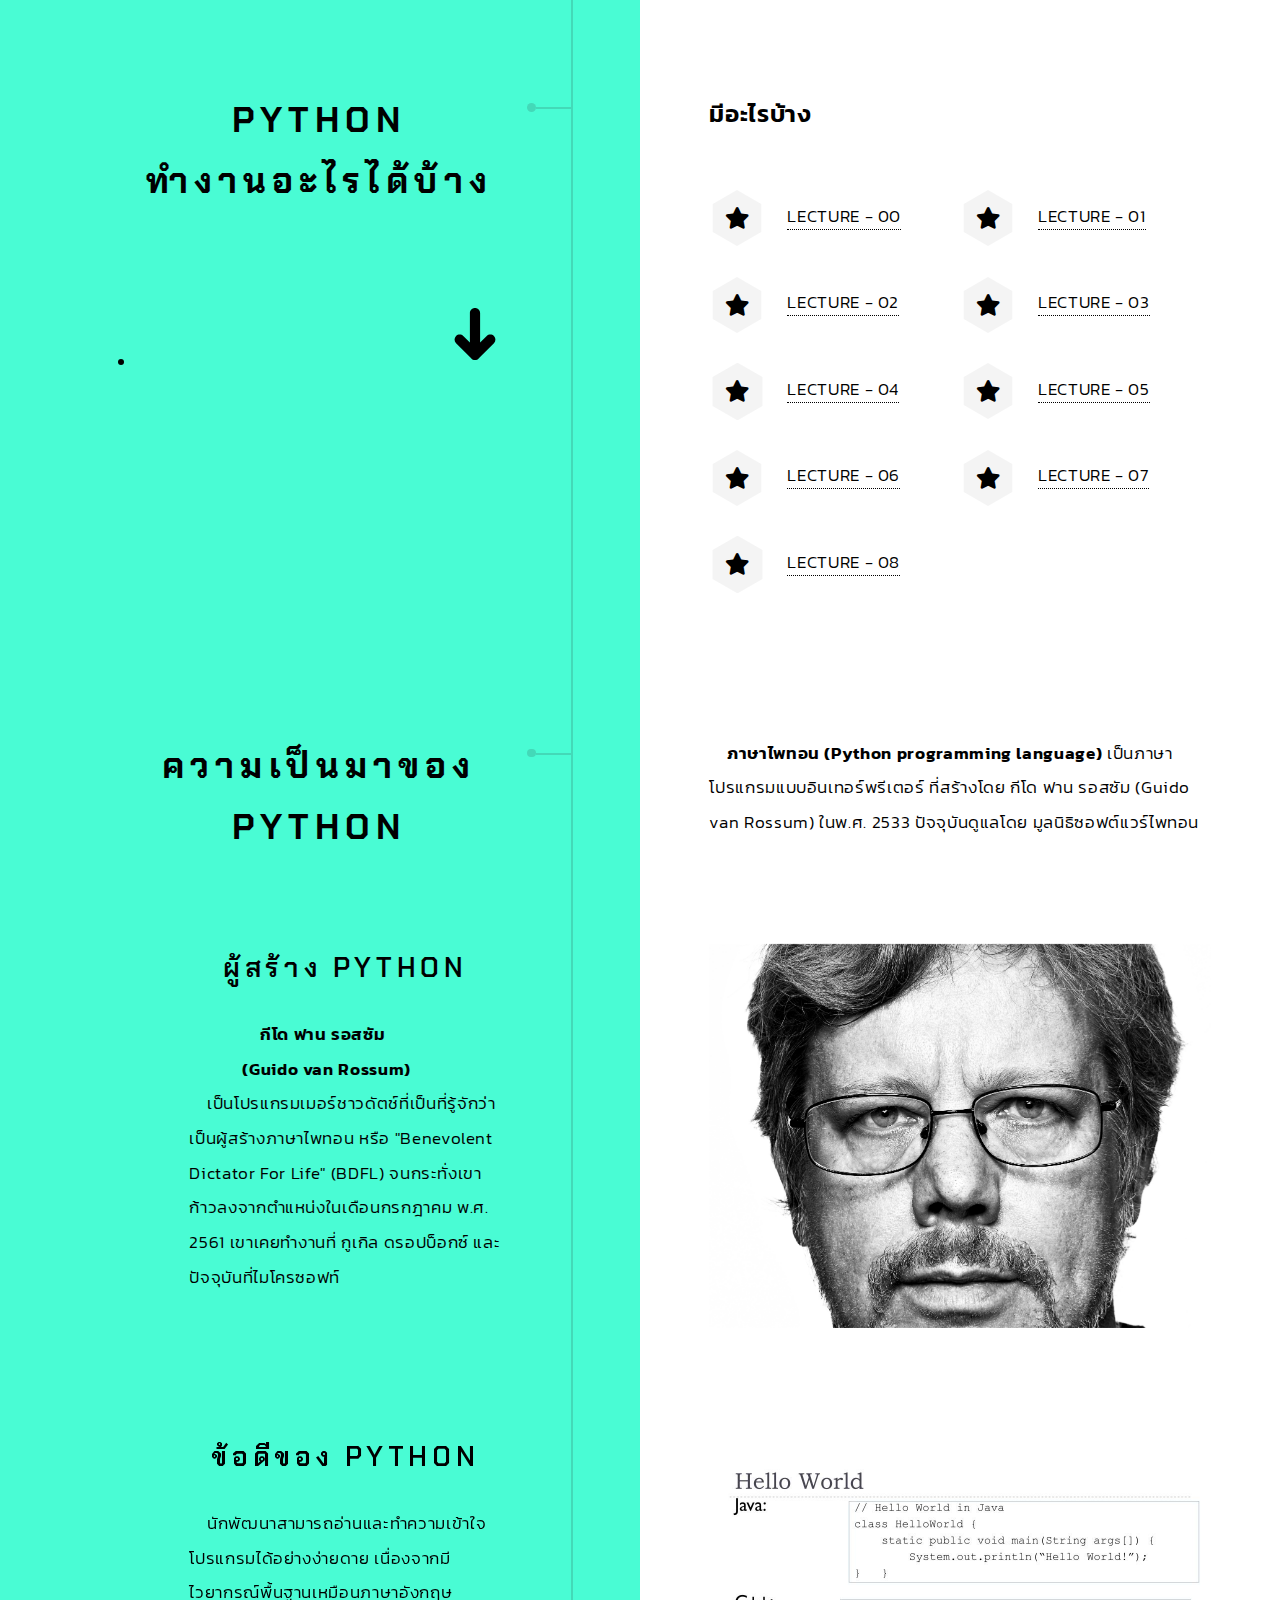
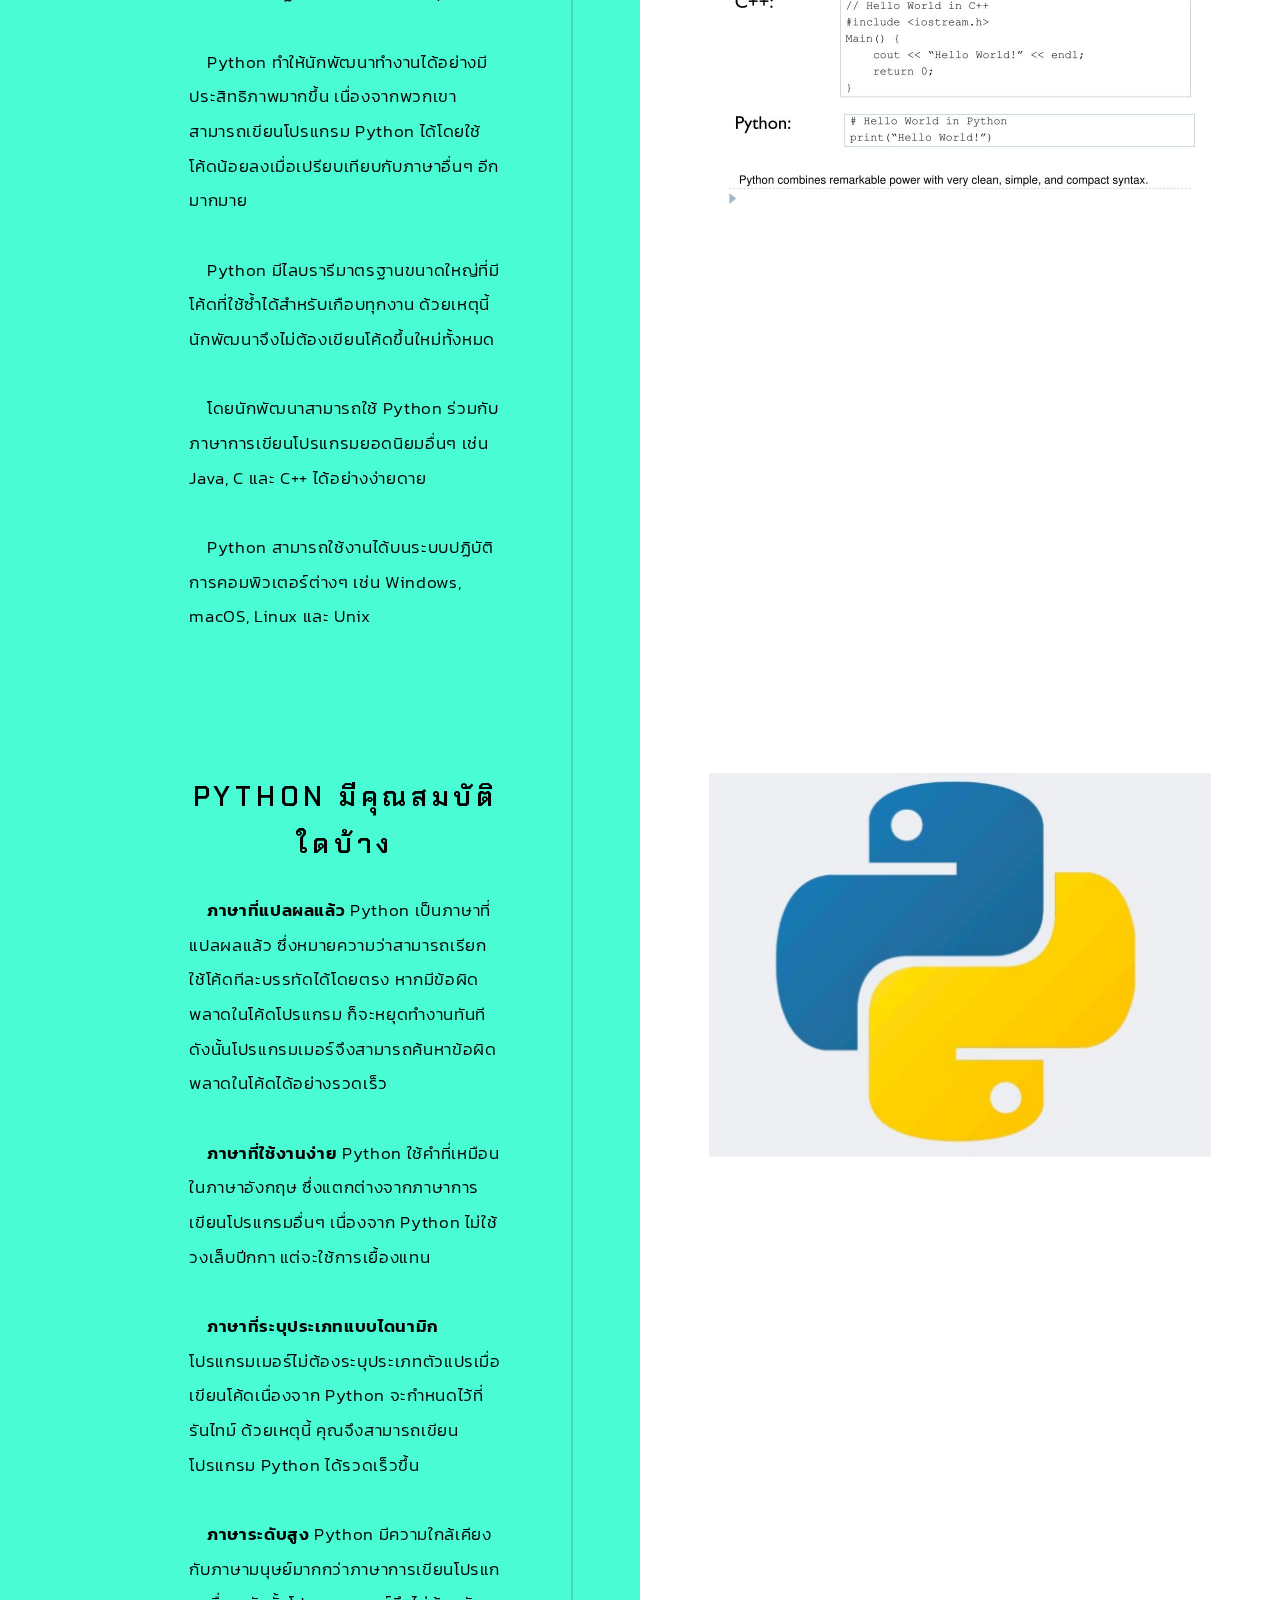
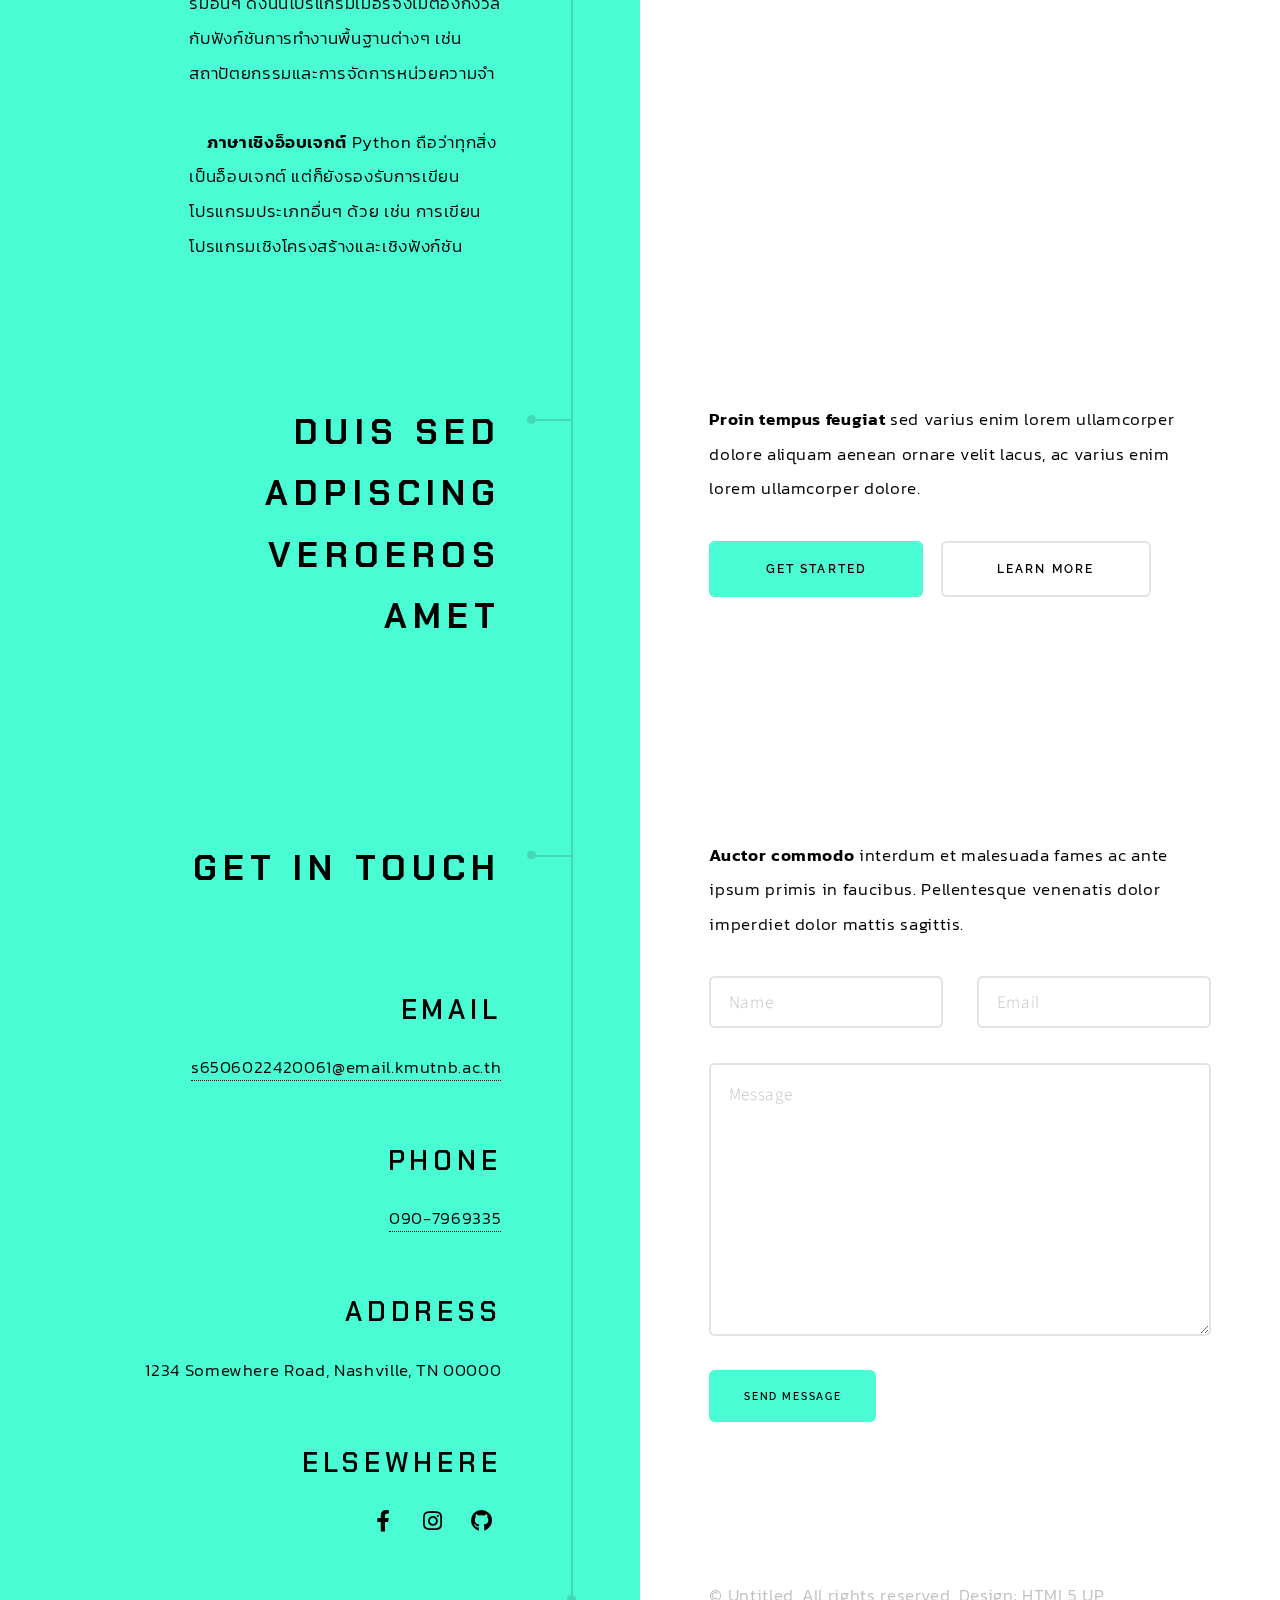
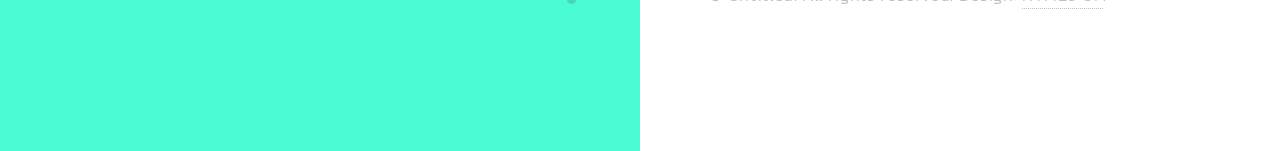
==== commit 57f9ecb6: "lecture1" ====
--- a/index_0.html
+++ b/index_0.html
@@ -133,10 +133,7 @@
 									</header>
 									<div class="content">
 										<div class="gallery">
-											<a href="images/gallery/thumbs/hello-world-l.jpg" class="landscape"><img src="images/gallery/thumbs/hello-world-l.jpg" alt="" /></a>
-											<a href="images/gallery/fulls/06.jpg"><img src="images/gallery/thumbs/06.jpg" alt="" /></a>
-											<a href="images/gallery/fulls/07.jpg"><img src="images/gallery/thumbs/07.jpg" alt="" /></a>
-											<a href="images/gallery/thumbs/hello-world-l.jpg" class="landscape"><img src="images/gallery/thumbs/" alt="" /></a>
+											<a href="images/gallery/thumbs/hello-world-l.jpg" class="landscape"><img src="images/gallery/thumbs/hello-world-l.jpg" alt="" /></a>											
 										</div>
 									</div>
 								</section>
@@ -158,10 +155,8 @@
 											 ด้วย เช่น การเขียนโปรแกรมเชิงโครงสร้างและเชิงฟังก์ชัน </p>
 									</header>
 									<div class="content">
-										<div class="gallery">
-											<a href="images/gallery/fulls/08.jpg" class="portrait"><img src="images/gallery/thumbs/08.jpg" alt="" /></a>
-											<a href="images/gallery/fulls/09.jpg" class="portrait"><img src="images/gallery/thumbs/09.jpg" alt="" /></a>
-											<a href="images/gallery/fulls/10.jpg" class="landscape"><img src="images/gallery/thumbs/10.jpg" alt="" /></a>
+										<div class="gallery">									
+											<a href="images/pythonnn.jpg" class="landscape"><img src="images/pythonnn.jpg" alt="" /></a>
 										</div>
 									</div>
 								</section>
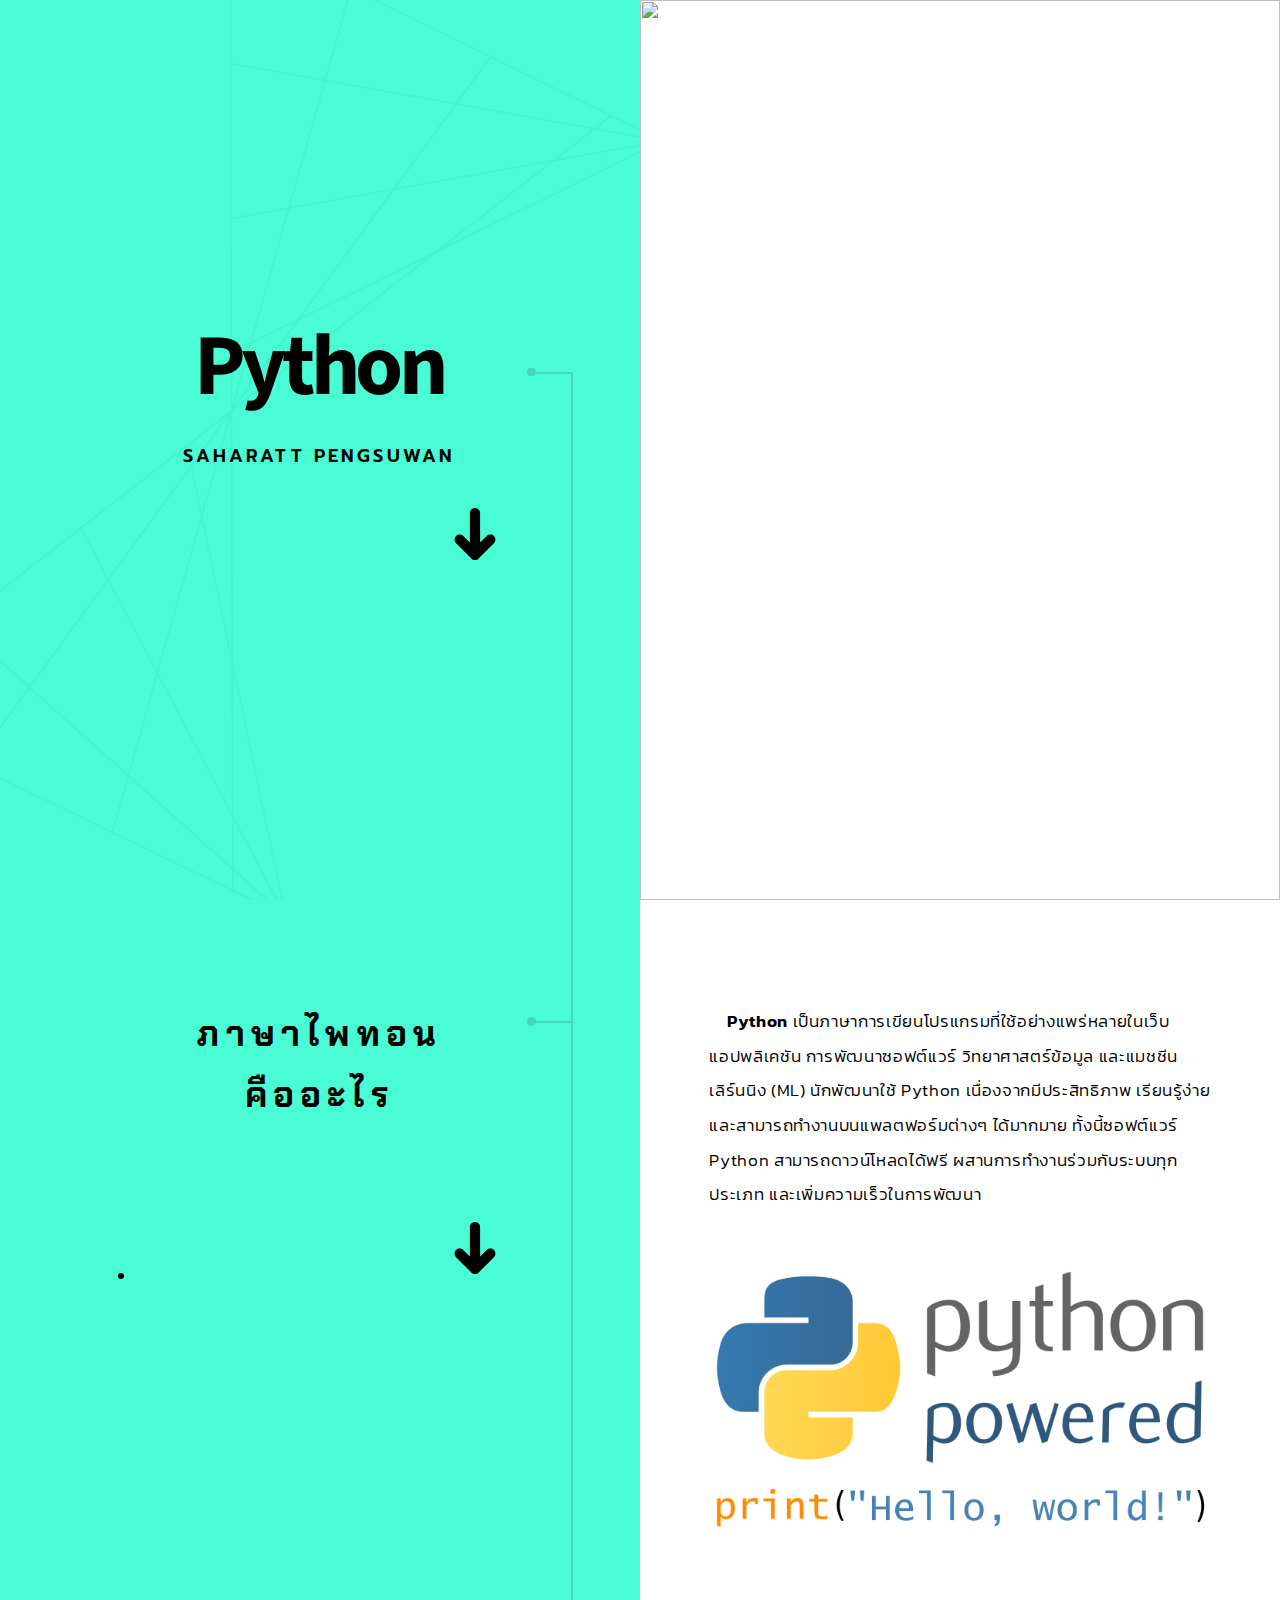
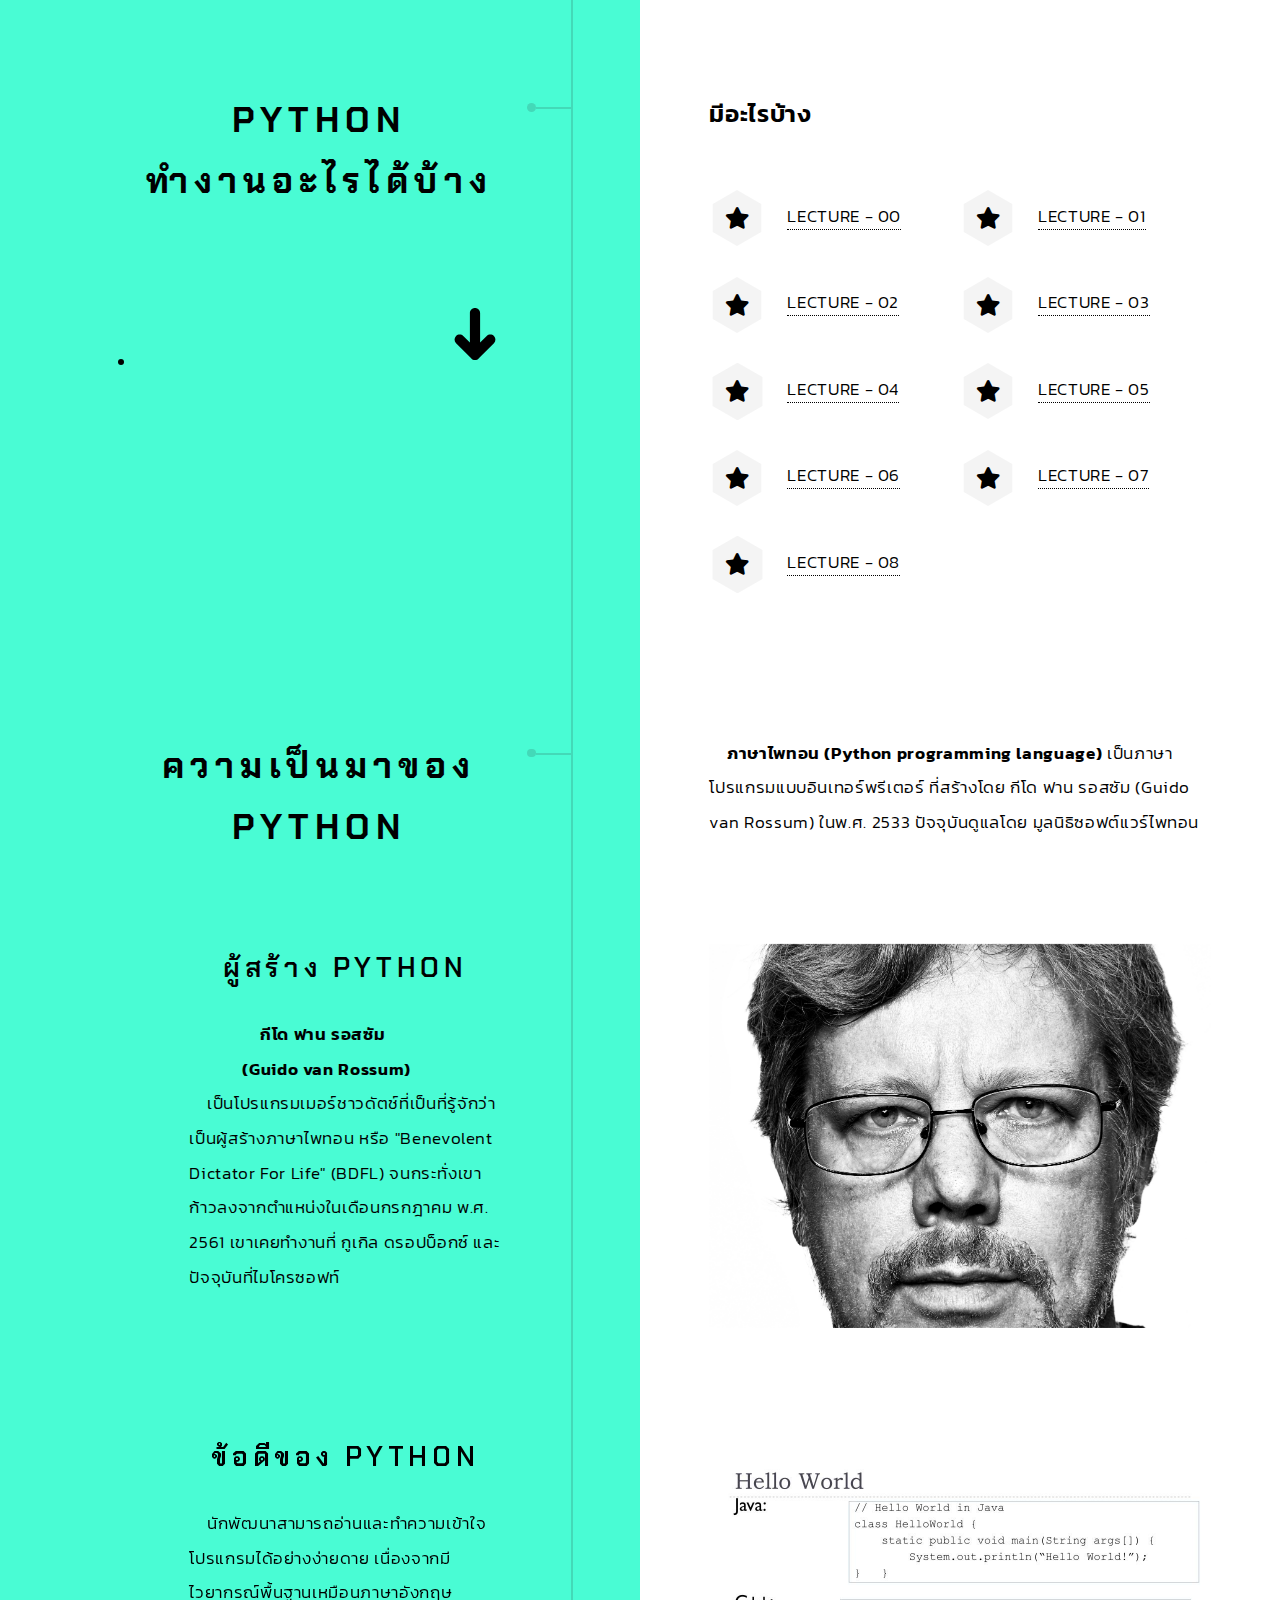
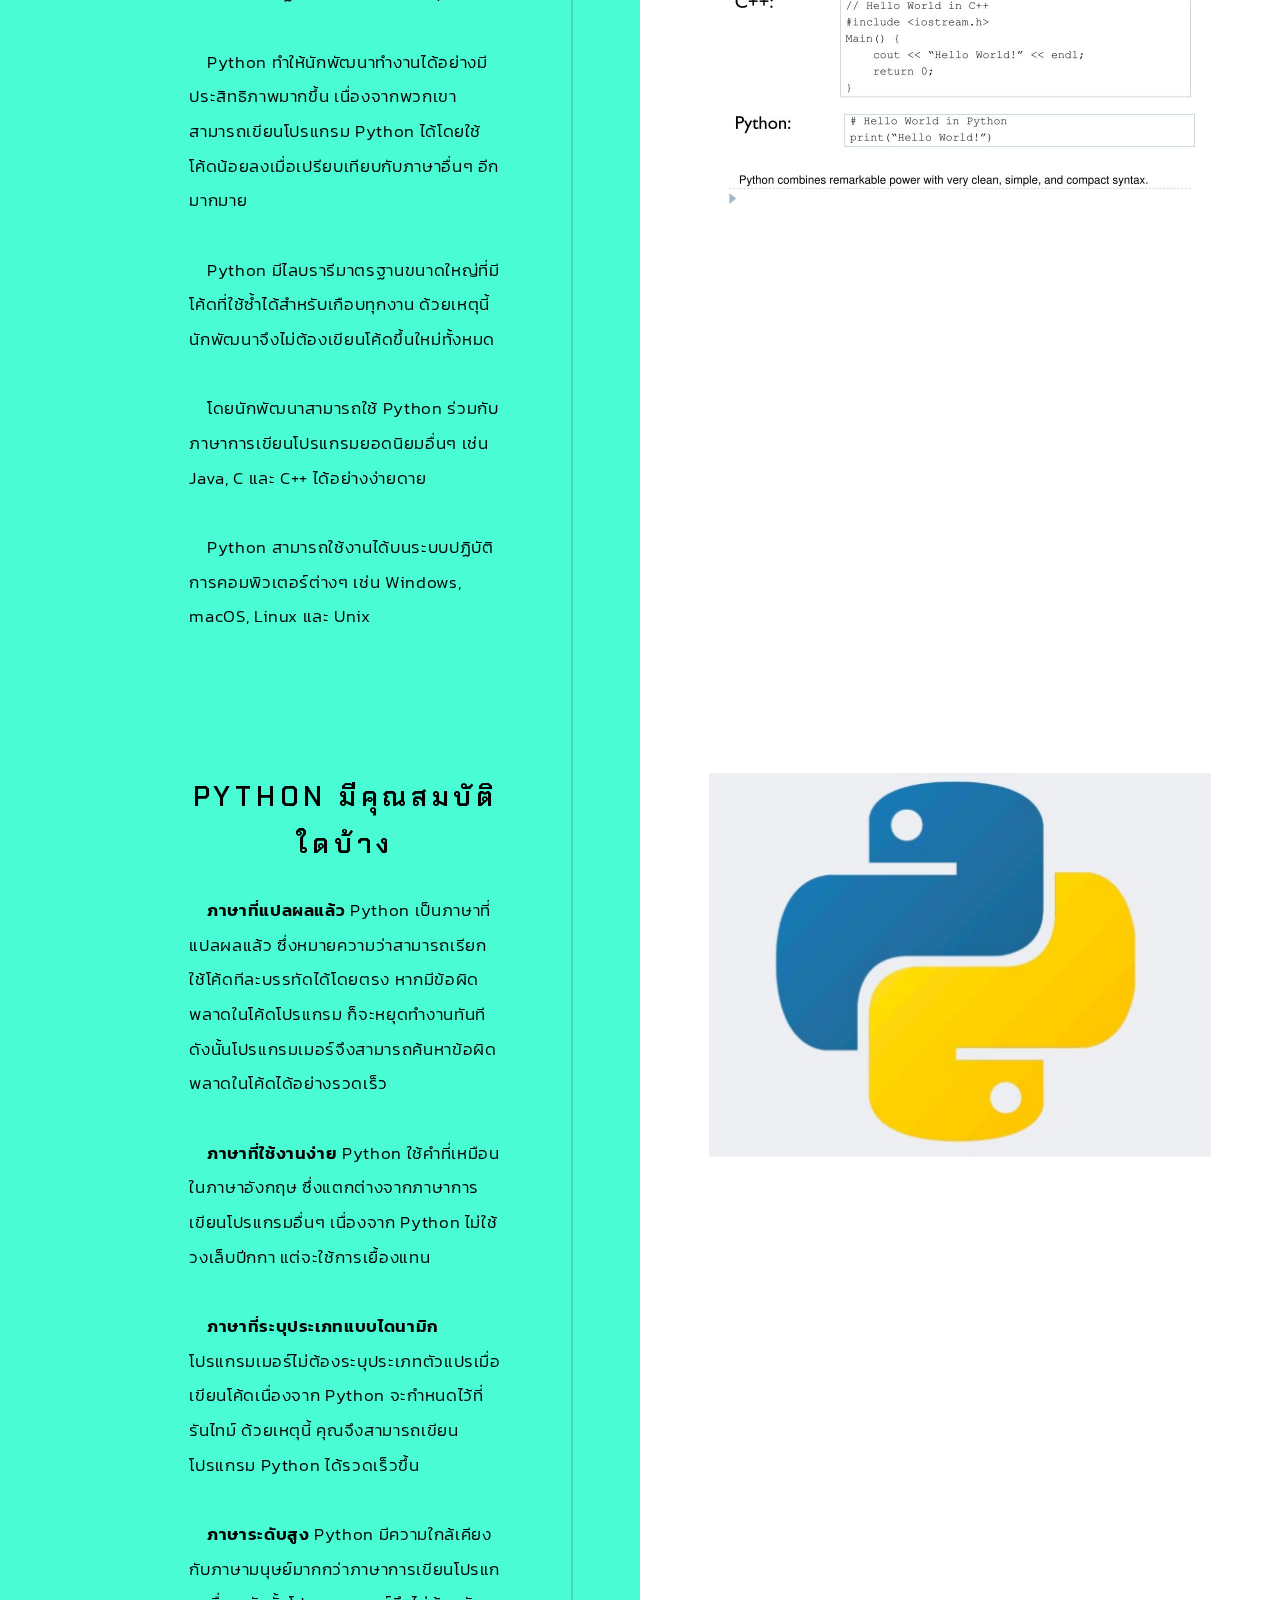
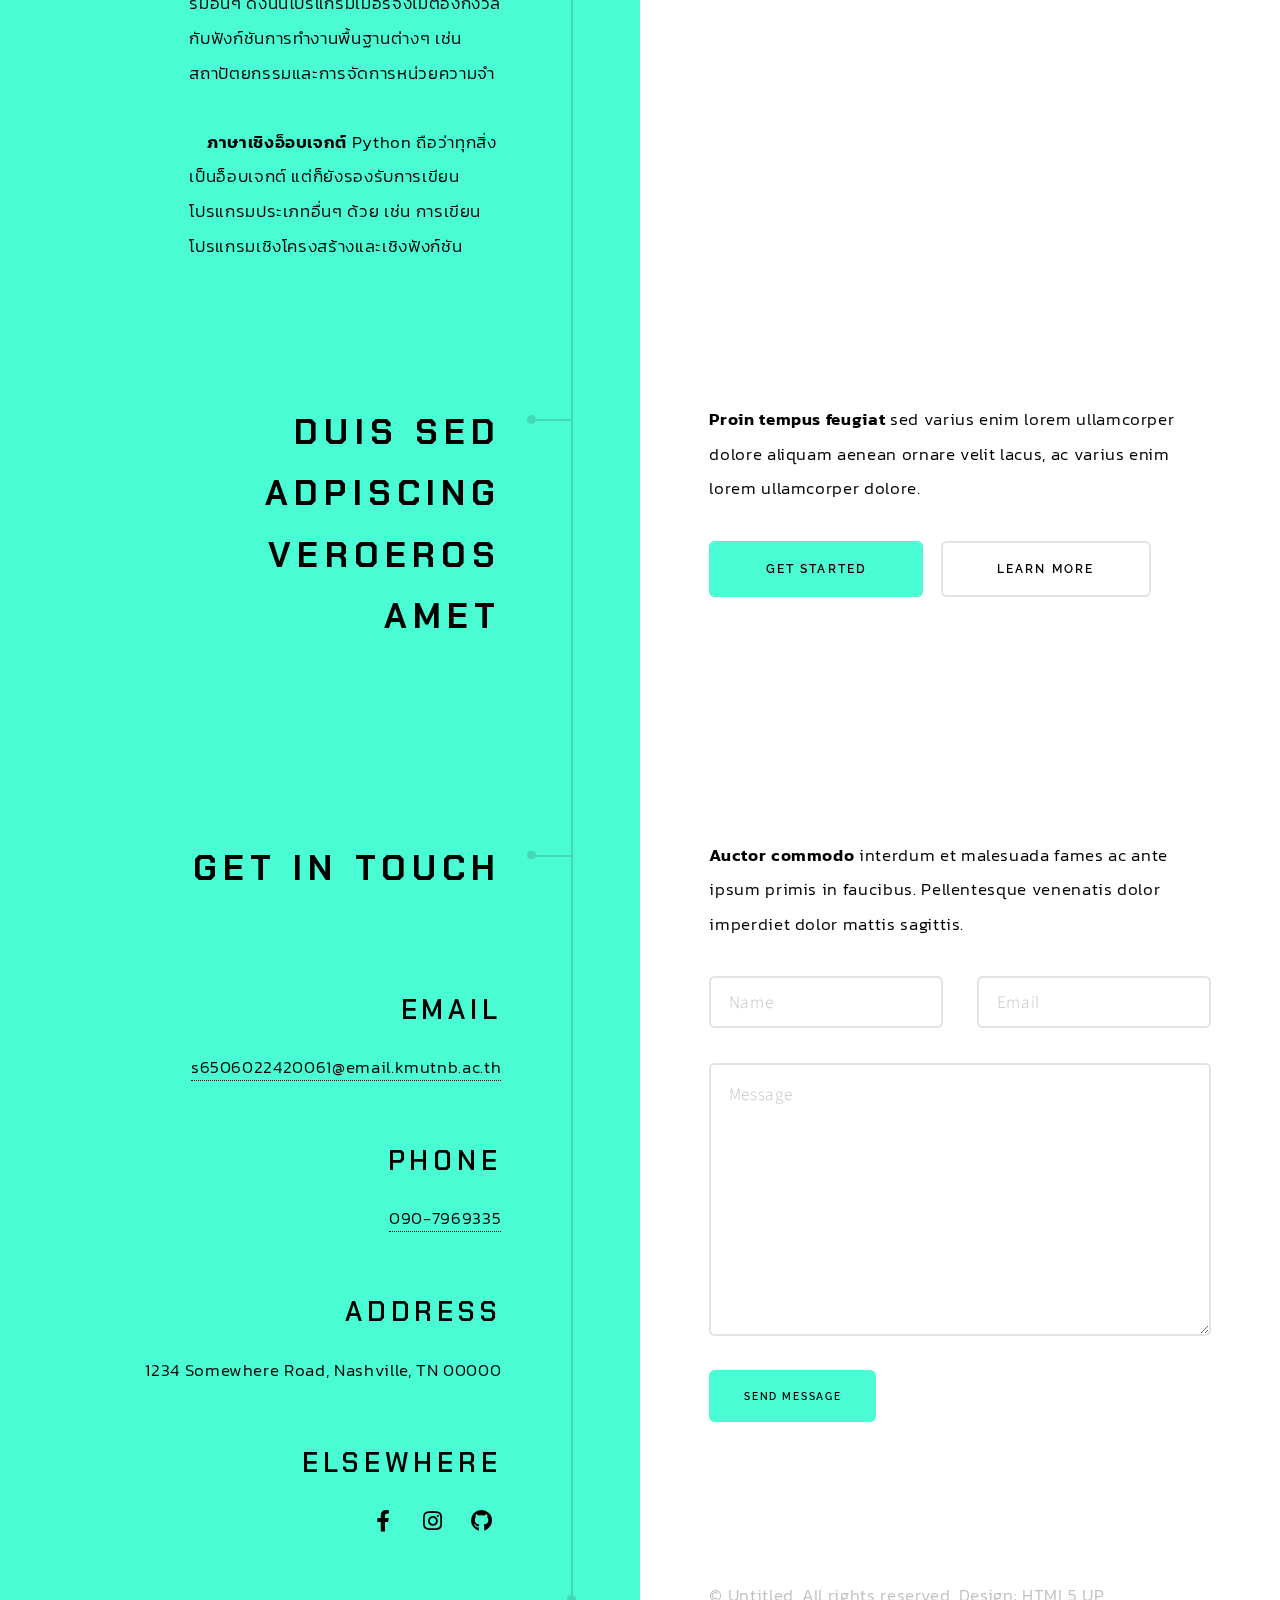
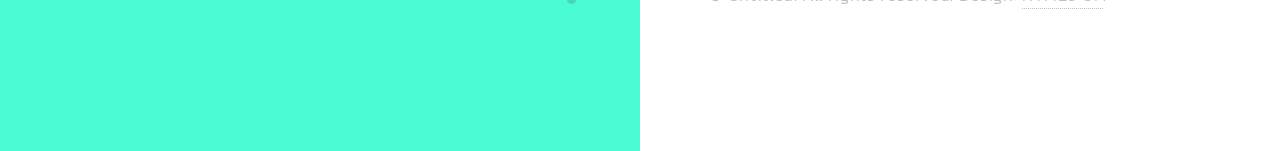
==== commit 2ddca3b5: "new" ====
--- a/index_0.html
+++ b/index_0.html
@@ -50,7 +50,7 @@
 							</ul>
 						</header>
 						<div class="content">
-							<span class="image fill" data-position="center"><img src="images/S__4251650.jpg" alt="" /></span>
+							<span class="image fill" data-position="center"><img src="" alt="" /></span>
 						</div>
 					</section>
 
